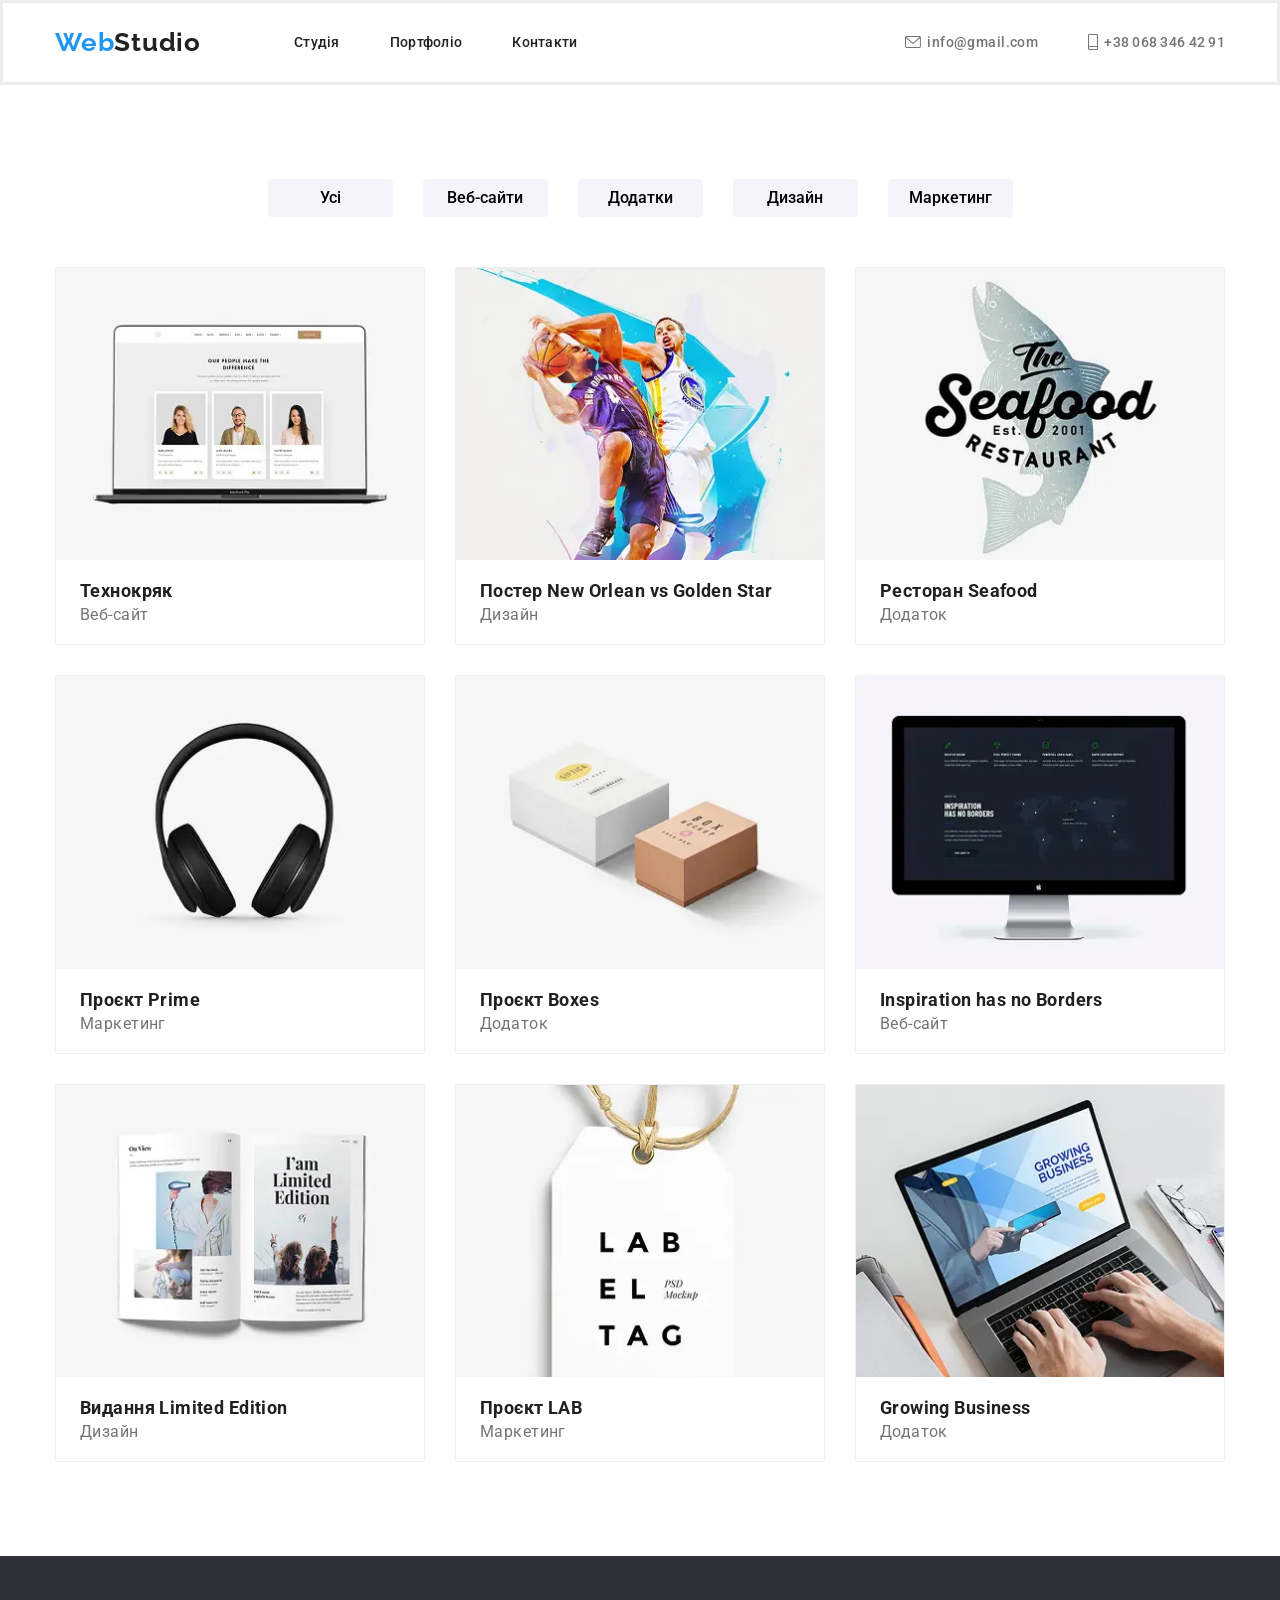
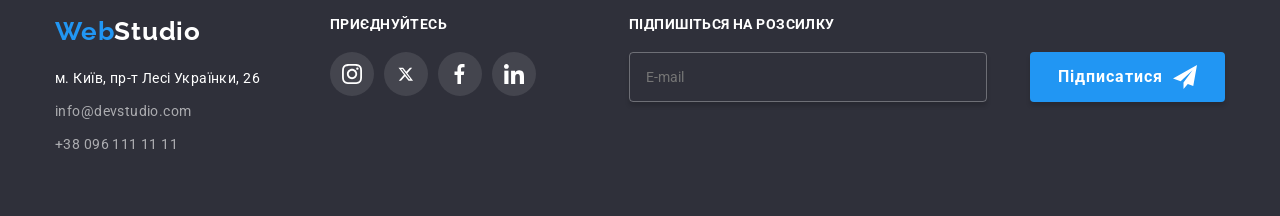
==== portfolio.html @ 797fc4c6 "add inpuy" ====
<!DOCTYPE html>
<html lang="en">
  <head>
    <meta charset="UTF-8" />
    <meta name="viewport" content="width=device-width, initial-scale=1.0" />
    <title>Document</title>
    <link rel="preconnect" href="https://fonts.googleapis.com" />
    <link rel="preconnect" href="https://fonts.gstatic.com" crossorigin />
    <link
      rel="stylesheet"
      href="https://cdnjs.cloudflare.com/ajax/libs/modern-normalize/3.0.1/modern-normalize.min.css"
      integrity="sha512-q6WgHqiHlKyOqslT/lgBgodhd03Wp4BEqKeW6nNtlOY4quzyG3VoQKFrieaCeSnuVseNKRGpGeDU3qPmabCANg=="
      crossorigin="anonymous"
      referrerpolicy="no-referrer"
    />
    <link
      href="https://fonts.googleapis.com/css2?family=Raleway:ital,wght@0,100..900;1,100..900&family=Roboto:ital,wght@0,100..900;1,100..900&display=swap"
      rel="stylesheet"
    />
    <link
      rel="stylesheet"
      href="https://cdnjs.cloudflare.com/ajax/libs/modern-normalize/3.0.1/modern-normalize.min.css"
      integrity="sha512-q6WgHqiHlKyOqslT/lgBgodhd03Wp4BEqKeW6nNtlOY4quzyG3VoQKFrieaCeSnuVseNKRGpGeDU3qPmabCANg=="
      crossorigin="anonymous"
      referrerpolicy="no-referrer"
    />
    <link rel="stylesheet" href="./css/reset.css" />
    <link rel="stylesheet" href="./css/portfolio.css" />
    <link rel="stylesheet" href="./css/comon.css" />
  </head>
  <body>
    <!--Header-->
    <header class="header">
    <div class="container">
      <div class="header-div">
        <p class="header-logo">
          <span class="header-logo-blue">Web</span>Studio
        </p>
        <ul class="header-list">
          <li class="header-item">
            <a href="./index.html" class="header-link">Студія</a>
          </li>
          <li class="header-item">
            <a href="./portfolio.html" class="header-link">Портфоліо</a>
          </li>
          <li>
            <a href="" class="header-link">Контакти</a>
          </li>
        </ul>
        <ul class="header-contacts">
          <li class="header-contact">
            <a href="mailto:info@gmail.com" class="header-mail">
              <svg class="header-icon">
                <use href="./photo/symbol-defs.svg#icon-email-hover"></use>
              </svg>     <span>info@gmail.com</span></a>
          </li>
          <li class="header-contact">
            <a href="tel:+380683464291" class="header-number">
              <svg class="header-icon2">
                <use href="./photo/symbol-defs.svg#icon-phone-hover"></use>
              </svg>
                   <span>+38 068 346 42 91</span></a>
          </li>
        </ul>
      </div>
    </div>
  </header>
    <!--Portfolio -->

    <section class="buttons">
      <div class="container">
        <ol class="buttons-list">
          <li class="buttons-item">
            <button type="button" class="buttons-btn">Усі</button>
          </li>
          <li class="buttons-item">
            <button type="button" class="buttons-btn">Веб-сайти</button>
          </li>
          <li class="buttons-item">
            <button type="button" class="buttons-btn">Додатки</button>
          </li>
          <li class="buttons-item">
            <button type="button" class="buttons-btn">Дизайн</button>
          </li>
          <li class="buttons-item">
            <button type="button" class="buttons-btn">Маркетинг</button>
          </li>
        </ol>
      </div>
    </section>

    <section class="posters">
      <div class="container">
        <ol class="posters-list">
          <li class="posters-item">
            <img
              src="./photo/portfolio-1.webp"
              alt="photo"
              class="posters-photo"
            />
            <h2 class="posters-title">Технокряк</h2>
            <p class="posters-text">Веб-сайт</p>
          </li>
          <li class="posters-item">
            <img
              src="./photo/portfolio-2.webp"
              alt="photo"
              class="posters-photo"
            />
            <h2 class="posters-title">Постер New Orlean vs Golden Star</h2>
            <p class="posters-text">Дизайн</p>
          </li>
          <li class="posters-item">
            <img
              src="./photo/portfolio-3.webp"
              alt="photo"
              class="posters-photo"
            />
            <h2 class="posters-title">Ресторан Seafood</h2>
            <p class="posters-text">Додаток</p>
          </li>
          <li class="posters-item">
            <img
              src="./photo/portfolio-4.webp"
              alt="photo"
              class="posters-photo"
            />
            <h2 class="posters-title">Проєкт Prime</h2>
            <p class="posters-text">Маркетинг</p>
          </li>
          <li class="posters-item">
            <img
              src="./photo/portfolio-5.webp"
              alt="photo"
              class="posters-photo"
            />
            <h2 class="posters-title">Проєкт Boxes</h2>
            <p class="posters-text">Додаток</p>
          </li>
          <li class="posters-item">
            <img
              src="./photo/portfolio-6.webp"
              alt="photo"
              class="posters-photo"
            />
            <h2 class="posters-title">Inspiration has no Borders</h2>
            <p class="posters-text">Веб-сайт</p>
          </li>
          <li class="posters-item">
            <img
              src="./photo/portfolio-7.webp"
              alt="photo"
              class="posters-photo"
            />
            <h2 class="posters-title">Видання Limited Edition</h2>
            <p class="posters-text">Дизайн</p>
          </li>
          <li class="posters-item">
            <img
              src="./photo/portfolio-8.webp"
              alt="photo"
              class="posters-photo"
            />
            <h2 class="posters-title">Проєкт LAB</h2>
            <p class="posters-text">Маркетинг</p>
          </li>
          <li class="posters-item">
            <img
              src="./photo/portfolio-9.webp"
              alt="photo"
              class="posters-photo"
            />
            <h2 class="posters-title">Growing Business</h2>
            <p class="posters-text">Додаток</p>
          </li>
        </ol>
      </div>
    </section>

     <footer class="footer">
    <div class="container footer-container">

      <div class="footer-div">
        <p class="footer-logo">
          <span class="footer-logo-blue">Web</span>Studio
        </p>
        <ol class="footer-list">
          <li class="footer-item">
            <address class="footer-address">
              м. Київ, пр-т Лесі Українки, 26
            </address>
          </li>
          <li class="footer-item">
            <a href="" class="footer-mail">info@devstudio.com</a>
          </li>
          <li class="footer-item">
            <a href="" class="footer-number">+38 096 111 11 11</a>
          </li>
        </ol>

      </div>
      <div class="footer-socials">
        <h3 class="footer-socials-text">приєднуйтесь</h3>
        <ul class="footer-list-socials">
          <li class="socials-list-item">
            <svg class="socials-icon">
              <use href="./photo/symbol-defs.svg#icon-instagram"></use>
            </svg>
          </li>
          <li class="socials-list-item">
            <svg class="socials-icon">
              <use href="./photo/symbol-defs.svg#icon-X"></use>
            </svg>
          </li>
          <li class="socials-list-item">
            <svg class="socials-icon">
              <use href="./photo/symbol-defs.svg#icon-facebook"></use>
            </svg>
          </li>
          <li class="socials-list-item">
            <svg class="socials-icon">
              <use href="./photo/symbol-defs.svg#icon-linkedin-1"></use>
            </svg>
          </li>
        </ul>

      </div>


      <form class="mailing">

       

          <label class="mailing-text">
            Підпишіться на розсилку
            <input type="email" placeholder="E-mail" class="mailing-input">
          </label>

          <button class="mailing-button">
            Підписатися
            <svg class="mailing-icon">
              <use href="./photo/symbol-defs.svg#icon-tg"></use>
            </svg>
          </button>

        

      </form>

    </div>
  </footer>
  </body>
</html>
---- css/portfolio.css ----
.buttons {
  padding-top: 94px;
}

.buttons-list {
  display: flex;
  justify-content: center;

  gap: 30px;
}

.buttons-btn {
  width: 125px;
  height: 38px;
  flex-shrink: 0;
  border-radius: 4px;
  background: #f5f4fa;
  font-family: inherit;
  font-size: 16px;
  font-style: normal;
  font-weight: 500;
}

.buttons-btn:hover {
  border-radius: 4px;
  color: white;
  background: #2196f3;
  box-shadow: 0px 3px 1px 0px rgba(0, 0, 0, 0.1),
    0px 1px 2px 0px rgba(0, 0, 0, 0.08), 0px 2px 2px 0px rgba(0, 0, 0, 0.12);
}

.posters {
  padding-top: 50px;
  margin-bottom: 94px;
}

.posters-item:hover {
  border: 1px solid #EEE;

background: #FFF;

box-shadow: 0px 1px 1px 0px rgba(0, 0, 0, 0.12), 0px 4px 4px 0px rgba(0, 0, 0, 0.06), 1px 4px 6px 0px rgba(0, 0, 0, 0.16);
}

.posters-item {

  border: 1px solid #eee;
  flex-basis: calc( (100% - (30px * 2) ) / 3 ) ;
}

.posters-list {
  display: flex;
  flex-wrap: wrap;
  gap: 30px;
}

.posters-title {
  margin-top: 20px;
  margin-bottom: 4px;
  font-size: 18px;
  font-style: normal;
  font-weight: 700;
  margin-left: 24px;
}

.posters-text {
  color: #757575;
  padding-left: 24px;
  font-family: Roboto;
  font-size: 16px;
  font-style: normal;
  font-weight: 400;
  padding-bottom: 20px;
}



.mailing {
  margin-left: 93px;
  display: flex;
  align-items: end;
}

.mailing-input {
  border: 1px solid rgba(255, 255, 255, 0.3);
  border-radius: 4px;
  width: 358px;
  height: 50px;
  box-shadow: 0 4px 4px 0 rgba(0, 0, 0, 0.15);
  background: rgba(33, 150, 243, 0);
  margin-top: 20px;
  padding-left: 16px;
  color: #FFFF;
}

.mailing-input::placeholder {
 
}


.mailing-text {
  font-family: var(--font-family);
font-weight: 700;
font-size: 14px;
letter-spacing: 0.03em;
text-transform: uppercase;
color: #fff;

}

.mailing-button {
  padding-left:28px ;
  padding-right: 28px ;
  gap: 10px;
  display: flex;
 
  border-radius: 4px;
width: 200px;
height: 50px;
box-shadow: 0 4px 4px 0 rgba(0, 0, 0, 0.15);
background: #2196f3;
font-family: var(--font-family);
font-weight: 700;
font-size: 16px;
line-height: 187%;
letter-spacing: 0.06em;
text-align: center;
color: #fff;

justify-content: center;
align-items: center;


}

.mailing-icon {
  fill: #FFFF;
  width: 24px;
  height: 24px;
}
---- css/comon.css ----
:root {
  --accent-color: #2196f3;
  --title-color: #212121;
  --text-color: #757575;
}

.container {
  /* outline: solid red; */
  max-width: 1200px;
  padding-left: 15px;
  padding-right: 15px;
  margin-left: auto;
  margin-right: auto;
}

body {
  font-family: Roboto;
  font-style: normal;
  color: var(--title-color);
  font-weight: 400;
  font-size: 14px;
  line-height: normal;
  letter-spacing: 0.42px;
}

.header {
  background: #fff;
  padding-top: 24px;
  padding-bottom: 25px;
  border: solid;
  border-color: #ececec;
}

.header-div {
  display: flex;
}

.header-logo-blue {
  color: var(--accent-color);

  font-family: Raleway;
  font-size: 26px;
  font-weight: 700;
  letter-spacing: 0.78px;
}

.header-logo {
  color: var(--title-color);
  font-family: Raleway;
  font-size: 26px;
  font-weight: 700;
  letter-spacing: 0.78px;
}

.header-link:hover {
  color: var(--accent-color);
}

.header-list {
  display: flex;
  gap: 50px;
  margin-left: 93px;
  margin-right: auto;
  align-items: center;
}

.header-contacts {
  display: flex;
  gap: 50px;
  align-items: center;
  
}




.header-mail {
  display: flex;
  color: #757575;
  font-size: 14px;
  font-style: normal;
  font-weight: 500;
  line-height: normal;
align-items: center;
gap: 3px;
}

.header-icon {
  width: 16px;
  height: 12px;
  fill: #757575;
 margin-right: 3px;

}


.header-icon2 {
  width: 10px;
  height: 16px;
  fill: #757575;
 margin-right: 3px;
}

.header-mail:hover > .header-icon {
  fill: #2196f3;
  
}

.header-mail:hover {
  color: #2196f3;
}






.header-link {
  color: inherit;
  font-weight: 500;
  letter-spacing: 0.28px;
}

.header-number:hover {
  color: var(--accent-color);
}

.header-number:hover > .header-icon2 {
  fill: #2196f3;
  
}

.header-number:hover {
  color: #2196f3;
}


.header-number {
  color: var(--text-color);
display: flex;
  font-weight: 500;
  letter-spacing: 0.28px;
  align-items: center;
gap: 3px;
}

.footer {
  padding-top: 60px;
  padding-bottom: 60px;
  background: #2f303a;
}

.footer-address {
  color: #fff;

  font-style: normal;
  line-height: 24px;
}

.footer-mail {
  color: rgba(255, 255, 255, 0.6);
  font-style: normal;
  line-height: 24px;
}

.footer-number {
  color: rgba(255, 255, 255, 0.6);
  line-height: 24px; /* 171.429% */
}

.footer-logo-blue {
  color: var(--accent-color);

  font-family: Raleway;
  font-size: 26px;
  font-weight: 700;
  letter-spacing: 0.78px;
}

.footer-list {
  gap: 9px;
  display: flex;
  flex-direction: column;
}

.footer-logo {
  margin-bottom: 20px;
  color: #fff;
  font-family: Raleway;
  font-size: 26px;
  font-weight: 700;
  letter-spacing: 0.78px;
}


.footer-socials {
  
  margin-left:70px ;
}

.footer-list-socials {
display: flex;
gap: 10px;
}

.socials-icon {
  width: 20px;
  height: 20px;
  fill: #FFFFFF;
}


.footer-div {
  flex-shrink: 0;
}

.footer-socials {
 
}

.footer-container {
  display: flex;
  align-items: start;
}

.socials-list-item {
  margin-top: 20px;
  display: flex;
  width: 44px;
  height: 44px;
  border-radius: 50%;
  background-color: rgba(255, 255, 255, 0.1);
  justify-content: center;
  align-items: center;
  
}

.footer-socials-text {
  font-family: var(--font-family);
font-weight: 700;
font-size: 14px;
letter-spacing: 0.03em;
text-transform: uppercase;
color: #fff;
}

.socials-list-item:hover {
  background-color:#2196f3;
}
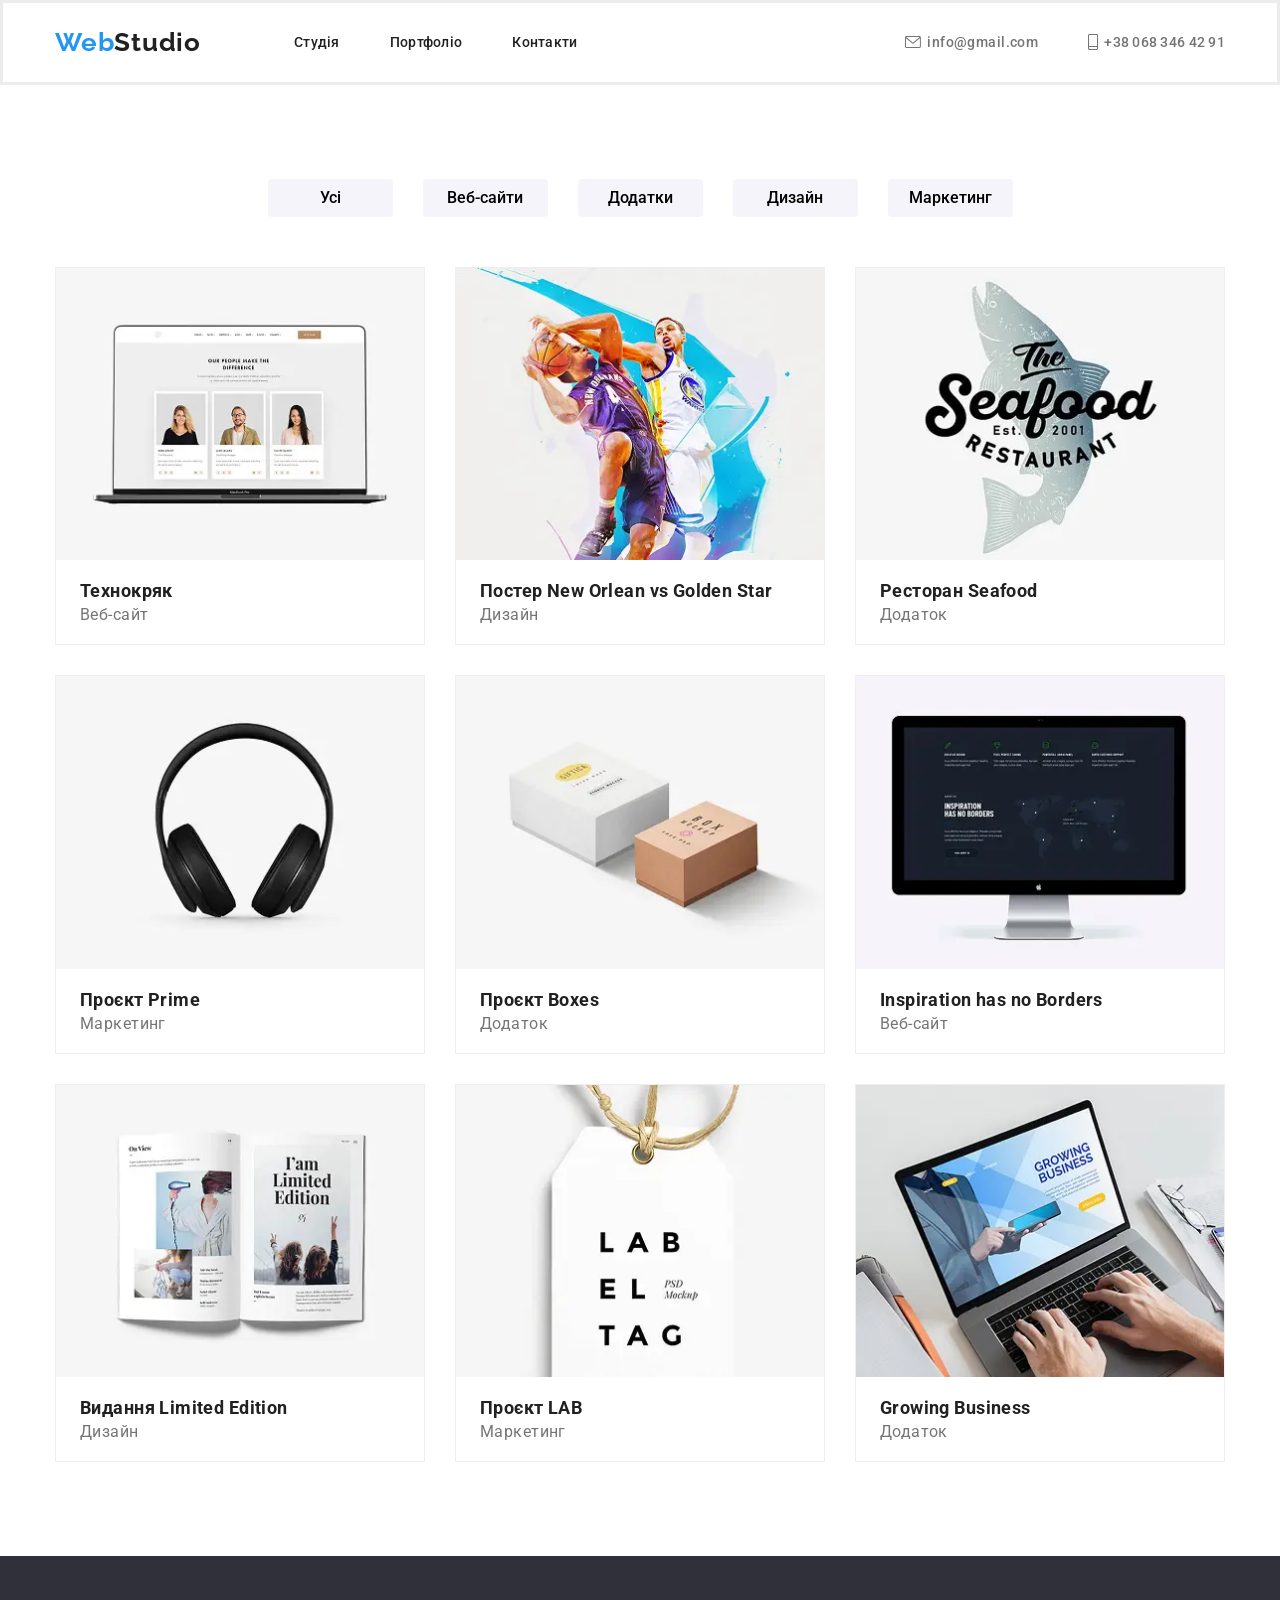
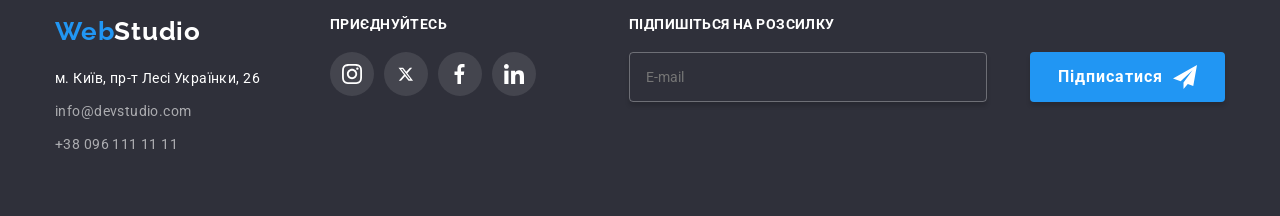
==== commit 3d685d02: "anim" ====
--- a/portfolio.html
+++ b/portfolio.html
@@ -1,36 +1,30 @@
 <!DOCTYPE html>
 <html lang="en">
-  <head>
-    <meta charset="UTF-8" />
-    <meta name="viewport" content="width=device-width, initial-scale=1.0" />
-    <title>Document</title>
-    <link rel="preconnect" href="https://fonts.googleapis.com" />
-    <link rel="preconnect" href="https://fonts.gstatic.com" crossorigin />
-    <link
-      rel="stylesheet"
-      href="https://cdnjs.cloudflare.com/ajax/libs/modern-normalize/3.0.1/modern-normalize.min.css"
-      integrity="sha512-q6WgHqiHlKyOqslT/lgBgodhd03Wp4BEqKeW6nNtlOY4quzyG3VoQKFrieaCeSnuVseNKRGpGeDU3qPmabCANg=="
-      crossorigin="anonymous"
-      referrerpolicy="no-referrer"
-    />
-    <link
-      href="https://fonts.googleapis.com/css2?family=Raleway:ital,wght@0,100..900;1,100..900&family=Roboto:ital,wght@0,100..900;1,100..900&display=swap"
-      rel="stylesheet"
-    />
-    <link
-      rel="stylesheet"
-      href="https://cdnjs.cloudflare.com/ajax/libs/modern-normalize/3.0.1/modern-normalize.min.css"
-      integrity="sha512-q6WgHqiHlKyOqslT/lgBgodhd03Wp4BEqKeW6nNtlOY4quzyG3VoQKFrieaCeSnuVseNKRGpGeDU3qPmabCANg=="
-      crossorigin="anonymous"
-      referrerpolicy="no-referrer"
-    />
-    <link rel="stylesheet" href="./css/reset.css" />
-    <link rel="stylesheet" href="./css/portfolio.css" />
-    <link rel="stylesheet" href="./css/comon.css" />
-  </head>
-  <body>
-    <!--Header-->
-    <header class="header">
+
+<head>
+  <meta charset="UTF-8" />
+  <meta name="viewport" content="width=device-width, initial-scale=1.0" />
+  <title>Document</title>
+  <link rel="preconnect" href="https://fonts.googleapis.com" />
+  <link rel="preconnect" href="https://fonts.gstatic.com" crossorigin />
+  <link rel="stylesheet" href="https://cdnjs.cloudflare.com/ajax/libs/modern-normalize/3.0.1/modern-normalize.min.css"
+    integrity="sha512-q6WgHqiHlKyOqslT/lgBgodhd03Wp4BEqKeW6nNtlOY4quzyG3VoQKFrieaCeSnuVseNKRGpGeDU3qPmabCANg=="
+    crossorigin="anonymous" referrerpolicy="no-referrer" />
+  <link
+    href="https://fonts.googleapis.com/css2?family=Raleway:ital,wght@0,100..900;1,100..900&family=Roboto:ital,wght@0,100..900;1,100..900&display=swap"
+    rel="stylesheet" />
+  <link rel="stylesheet" href="https://cdnjs.cloudflare.com/ajax/libs/modern-normalize/3.0.1/modern-normalize.min.css"
+    integrity="sha512-q6WgHqiHlKyOqslT/lgBgodhd03Wp4BEqKeW6nNtlOY4quzyG3VoQKFrieaCeSnuVseNKRGpGeDU3qPmabCANg=="
+    crossorigin="anonymous" referrerpolicy="no-referrer" />
+  <link rel="stylesheet" href="./css/reset.css" />
+  <link rel="stylesheet" href="./css/portfolio.css" />
+  <link rel="stylesheet" href="./css/comon.css" />
+  <link href="https://unpkg.com/aos@2.3.1/dist/aos.css" rel="stylesheet">
+</head>
+
+<body>
+  <!--Header-->
+  <header class="header">
     <div class="container">
       <div class="header-div">
         <p class="header-logo">
@@ -52,132 +46,154 @@
             <a href="mailto:info@gmail.com" class="header-mail">
               <svg class="header-icon">
                 <use href="./photo/symbol-defs.svg#icon-email-hover"></use>
-              </svg>     <span>info@gmail.com</span></a>
+              </svg> <span>info@gmail.com</span></a>
           </li>
           <li class="header-contact">
             <a href="tel:+380683464291" class="header-number">
               <svg class="header-icon2">
                 <use href="./photo/symbol-defs.svg#icon-phone-hover"></use>
               </svg>
-                   <span>+38 068 346 42 91</span></a>
+              <span>+38 068 346 42 91</span></a>
           </li>
         </ul>
       </div>
     </div>
   </header>
-    <!--Portfolio -->
-
-    <section class="buttons">
-      <div class="container">
-        <ol class="buttons-list">
-          <li class="buttons-item">
-            <button type="button" class="buttons-btn">Усі</button>
-          </li>
-          <li class="buttons-item">
-            <button type="button" class="buttons-btn">Веб-сайти</button>
-          </li>
-          <li class="buttons-item">
-            <button type="button" class="buttons-btn">Додатки</button>
-          </li>
-          <li class="buttons-item">
-            <button type="button" class="buttons-btn">Дизайн</button>
-          </li>
-          <li class="buttons-item">
-            <button type="button" class="buttons-btn">Маркетинг</button>
-          </li>
-        </ol>
-      </div>
-    </section>
-
-    <section class="posters">
-      <div class="container">
-        <ol class="posters-list">
-          <li class="posters-item">
-            <img
-              src="./photo/portfolio-1.webp"
-              alt="photo"
-              class="posters-photo"
-            />
-            <h2 class="posters-title">Технокряк</h2>
-            <p class="posters-text">Веб-сайт</p>
-          </li>
-          <li class="posters-item">
-            <img
-              src="./photo/portfolio-2.webp"
-              alt="photo"
-              class="posters-photo"
-            />
-            <h2 class="posters-title">Постер New Orlean vs Golden Star</h2>
-            <p class="posters-text">Дизайн</p>
-          </li>
-          <li class="posters-item">
-            <img
-              src="./photo/portfolio-3.webp"
-              alt="photo"
-              class="posters-photo"
-            />
-            <h2 class="posters-title">Ресторан Seafood</h2>
-            <p class="posters-text">Додаток</p>
-          </li>
-          <li class="posters-item">
-            <img
-              src="./photo/portfolio-4.webp"
-              alt="photo"
-              class="posters-photo"
-            />
-            <h2 class="posters-title">Проєкт Prime</h2>
-            <p class="posters-text">Маркетинг</p>
-          </li>
-          <li class="posters-item">
-            <img
-              src="./photo/portfolio-5.webp"
-              alt="photo"
-              class="posters-photo"
-            />
-            <h2 class="posters-title">Проєкт Boxes</h2>
-            <p class="posters-text">Додаток</p>
-          </li>
-          <li class="posters-item">
-            <img
-              src="./photo/portfolio-6.webp"
-              alt="photo"
-              class="posters-photo"
-            />
-            <h2 class="posters-title">Inspiration has no Borders</h2>
-            <p class="posters-text">Веб-сайт</p>
-          </li>
-          <li class="posters-item">
-            <img
-              src="./photo/portfolio-7.webp"
-              alt="photo"
-              class="posters-photo"
-            />
-            <h2 class="posters-title">Видання Limited Edition</h2>
-            <p class="posters-text">Дизайн</p>
-          </li>
-          <li class="posters-item">
-            <img
-              src="./photo/portfolio-8.webp"
-              alt="photo"
-              class="posters-photo"
-            />
-            <h2 class="posters-title">Проєкт LAB</h2>
-            <p class="posters-text">Маркетинг</p>
-          </li>
-          <li class="posters-item">
-            <img
-              src="./photo/portfolio-9.webp"
-              alt="photo"
-              class="posters-photo"
-            />
-            <h2 class="posters-title">Growing Business</h2>
-            <p class="posters-text">Додаток</p>
-          </li>
-        </ol>
-      </div>
-    </section>
-
-     <footer class="footer">
+  <!--Portfolio -->
+
+  <section class="buttons">
+    <div class="container">
+      <ol class="buttons-list">
+        <li class="buttons-item">
+          <button type="button" class="buttons-btn">Усі</button>
+        </li>
+        <li class="buttons-item">
+          <button type="button" class="buttons-btn">Веб-сайти</button>
+        </li>
+        <li class="buttons-item">
+          <button type="button" class="buttons-btn">Додатки</button>
+        </li>
+        <li class="buttons-item">
+          <button type="button" class="buttons-btn">Дизайн</button>
+        </li>
+        <li class="buttons-item">
+          <button type="button" class="buttons-btn">Маркетинг</button>
+        </li>
+      </ol>
+    </div>
+  </section>
+
+  <section class="posters">
+    <div class="container">
+      <ol class="posters-list">
+        <li class="posters-item" data-aos="fade-up"
+     data-aos-duration="1500">
+          <div class="box-poster">
+            <img src="./photo/portfolio-1.webp" alt="photo" class="posters-photo" />
+            <p class="text-up">Ресурс пропонує комплексні пропозиції з різним рівнем функціоналу та сервісів. Все це
+              дозволить відвідувачу отримати вичерпні відомості про компанію чи приватну особу.</p>
+          </div>
+          <h2 class="posters-title">Технокряк</h2>
+          <p class="posters-text">Веб-сайт</p>
+
+        </li>
+        <li class="posters-item" data-aos="fade-up"
+     data-aos-duration="1500">
+          <div class="box-poster">
+            <img src="./photo/portfolio-2.webp" alt="photo" class="posters-photo" />
+            <p class="text-up">Ресурс пропонує комплексні пропозиції з різним рівнем функціоналу та сервісів. Все це
+              дозволить відвідувачу отримати вичерпні відомості про компанію чи приватну особу.</p>
+          </div>
+          <h2 class="posters-title">Постер New Orlean vs Golden Star</h2>
+          <p class="posters-text">Дизайн</p>
+
+        </li>
+        <li class="posters-item" data-aos="fade-up"
+     data-aos-duration="1500">
+          <div class="box-poster">
+            <img src="./photo/portfolio-3.webp" alt="photo" class="posters-photo" />
+            <p class="text-up">Ресурс пропонує комплексні пропозиції з різним рівнем функціоналу та сервісів. Все це
+              дозволить відвідувачу отримати вичерпні відомості про компанію чи приватну особу.</p>
+          </div>
+          <h2 class="posters-title">Ресторан Seafood</h2>
+          <p class="posters-text">Додаток</p>
+
+        </li>
+        <li class="posters-item" data-aos="fade-up"
+     data-aos-duration="1500">
+          <div class="box-poster">
+            <img src="./photo/portfolio-4.webp" alt="photo" class="posters-photo" />
+            <p class="text-up">Ресурс пропонує комплексні пропозиції з різним рівнем функціоналу та сервісів. Все це
+              дозволить відвідувачу отримати вичерпні відомості про компанію чи приватну особу.</p>
+          </div>
+          <h2 class="posters-title">Проєкт Prime</h2>
+          <p class="posters-text">Маркетинг</p>
+
+        </li>
+        <li class="posters-item" data-aos="fade-up"
+     data-aos-duration="1500">
+          <div class="box-poster">
+
+
+            <img src="./photo/portfolio-5.webp" alt="photo" class="posters-photo" />
+            <p class="text-up">Ресурс пропонує комплексні пропозиції з різним рівнем функціоналу та сервісів. Все це
+              дозволить відвідувачу отримати вичерпні відомості про компанію чи приватну особу.</p>
+          </div>
+          <h2 class="posters-title">Проєкт Boxes</h2>
+          <p class="posters-text">Додаток</p>
+
+        </li>
+        <li class="posters-item" data-aos="fade-up"
+     data-aos-duration="1500">
+          <div class="box-poster">
+            <img src="./photo/portfolio-6.webp" alt="photo" class="posters-photo" />
+            <p class="text-up">Ресурс пропонує комплексні пропозиції з різним рівнем функціоналу та сервісів. Все це
+              дозволить відвідувачу отримати вичерпні відомості про компанію чи приватну особу.</p>
+          </div>
+          <h2 class="posters-title">Inspiration has no Borders</h2>
+          <p class="posters-text">Веб-сайт</p>
+
+        </li>
+        <li class="posters-item" data-aos="fade-up"
+     data-aos-duration="1500">
+          <div class="box-poster">
+            <img src="./photo/portfolio-7.webp" alt="photo" class="posters-photo" />
+
+            <p class="text-up">Ресурс пропонує комплексні пропозиції з різним рівнем функціоналу та сервісів. Все це
+              дозволить відвідувачу отримати вичерпні відомості про компанію чи приватну особу.</p>
+          </div>
+          <h2 class="posters-title">Видання Limited Edition</h2>
+          <p class="posters-text">Дизайн</p>
+
+        </li>
+        <li class="posters-item" data-aos="fade-up"
+     data-aos-duration="1500">
+          <div class="box-poster">
+            <img src="./photo/portfolio-8.webp" alt="photo" class="posters-photo" />
+
+            <p class="text-up">Ресурс пропонує комплексні пропозиції з різним рівнем функціоналу та сервісів. Все це
+              дозволить відвідувачу отримати вичерпні відомості про компанію чи приватну особу.</p>
+          </div>
+          <h2 class="posters-title">Проєкт LAB</h2>
+          <p class="posters-text">Маркетинг</p>
+
+        </li>
+        <li class="posters-item" data-aos="fade-up"
+     data-aos-duration="1500">
+          <div class="box-poster">
+            <img src="./photo/portfolio-9.webp" alt="photo" class="posters-photo" />
+            <p class="text-up">Ресурс пропонує комплексні пропозиції з різним рівнем функціоналу та сервісів. Все це
+              дозволить відвідувачу отримати вичерпні відомості про компанію чи приватну особу.</p>
+          </div>
+          <h2 class="posters-title">Growing Business</h2>
+          <p class="posters-text">Додаток</p>
+
+        </li>
+      </ol>
+    </div>
+  </section>
+
+  <footer class="footer">
     <div class="container footer-container">
 
       <div class="footer-div">
@@ -229,25 +245,30 @@
 
       <form class="mailing">
 
-       
-
-          <label class="mailing-text">
-            Підпишіться на розсилку
-            <input type="email" placeholder="E-mail" class="mailing-input">
-          </label>
-
-          <button class="mailing-button">
-            Підписатися
-            <svg class="mailing-icon">
-              <use href="./photo/symbol-defs.svg#icon-tg"></use>
-            </svg>
-          </button>
-
-        
+
+
+        <label class="mailing-text">
+          Підпишіться на розсилку
+          <input type="email" placeholder="E-mail" class="mailing-input">
+        </label>
+
+        <button class="mailing-button">
+          Підписатися
+          <svg class="mailing-icon">
+            <use href="./photo/symbol-defs.svg#icon-tg"></use>
+          </svg>
+        </button>
+
+
 
       </form>
 
     </div>
   </footer>
-  </body>
-</html>
+</body>
+<script src="https://unpkg.com/aos@2.3.1/dist/aos.js"></script>
+<script>
+  AOS.init();
+</script>
+
+</html>
--- a/css/portfolio.css
+++ b/css/portfolio.css
@@ -7,7 +7,36 @@
   justify-content: center;
 
   gap: 30px;
-}
+
+}
+
+
+
+
+
+
+@keyframes water-button {
+  0% {
+    transform: scale(1);
+    background-color: #FFF;
+    color: black;
+  }
+
+  50% {
+    transform: scale(1.01);
+    background-color: #2196f3;
+    color: #FFF;
+  }
+
+  100% {
+    transform: scale(1.02);
+    background-color: #FFF;
+    color: black;
+  }
+
+}
+
+
 
 .buttons-btn {
   width: 125px;
@@ -19,12 +48,56 @@
   font-size: 16px;
   font-style: normal;
   font-weight: 500;
-}
+  transition-property: border-radius, color, background-color, box-shadow;
+  transition-duration: 250ms;
+
+}
+
+.buttons-item:nth-child(1) button {
+  animation-name: water-button;
+  animation-duration: 1s;
+  animation-iteration-count: 1;
+  animation-delay: 750ms;
+
+}
+
+.buttons-item:nth-child(2) button {
+  animation-name: water-button;
+  animation-duration: 2s;
+  animation-iteration-count: 1;
+animation-delay: 750ms;
+}
+
+.buttons-item:nth-child(3) button {
+  animation-name: water-button;
+  animation-duration: 3s;
+  animation-iteration-count: 1;
+animation-delay: 750ms;
+}
+
+.buttons-item:nth-child(4) button {
+  animation-name: water-button;
+  animation-duration: 4s;
+  animation-iteration-count: 1;
+animation-delay: 750ms;
+}
+
+.buttons-item:nth-child(5) button {
+  animation-name: water-button;
+  animation-duration: 5s;
+  animation-iteration-count: 1;
+animation-delay: 750ms;
+}
+
+
+
+
+
 
 .buttons-btn:hover {
   border-radius: 4px;
   color: white;
-  background: #2196f3;
+  background-color: #2196f3;
   box-shadow: 0px 3px 1px 0px rgba(0, 0, 0, 0.1),
     0px 1px 2px 0px rgba(0, 0, 0, 0.08), 0px 2px 2px 0px rgba(0, 0, 0, 0.12);
 }
@@ -37,16 +110,24 @@
 .posters-item:hover {
   border: 1px solid #EEE;
 
-background: #FFF;
-
-box-shadow: 0px 1px 1px 0px rgba(0, 0, 0, 0.12), 0px 4px 4px 0px rgba(0, 0, 0, 0.06), 1px 4px 6px 0px rgba(0, 0, 0, 0.16);
+  background: #FFF;
+
+  box-shadow: 0px 1px 1px 0px rgba(0, 0, 0, 0.12), 0px 4px 4px 0px rgba(0, 0, 0, 0.06), 1px 4px 6px 0px rgba(0, 0, 0, 0.16);
 }
 
 .posters-item {
-
   border: 1px solid #eee;
-  flex-basis: calc( (100% - (30px * 2) ) / 3 ) ;
-}
+  flex-basis: calc((100% - (30px * 2)) / 3);
+  background: white;
+  z-index: 2;
+}
+
+
+.box-poster {
+  position: relative;
+  overflow: hidden;
+}
+
 
 .posters-list {
   display: flex;
@@ -93,42 +174,40 @@
   color: #FFFF;
 }
 
-.mailing-input::placeholder {
- 
-}
+.mailing-input::placeholder {}
 
 
 .mailing-text {
   font-family: var(--font-family);
-font-weight: 700;
-font-size: 14px;
-letter-spacing: 0.03em;
-text-transform: uppercase;
-color: #fff;
+  font-weight: 700;
+  font-size: 14px;
+  letter-spacing: 0.03em;
+  text-transform: uppercase;
+  color: #fff;
 
 }
 
 .mailing-button {
-  padding-left:28px ;
-  padding-right: 28px ;
+  padding-left: 28px;
+  padding-right: 28px;
   gap: 10px;
   display: flex;
- 
-  border-radius: 4px;
-width: 200px;
-height: 50px;
-box-shadow: 0 4px 4px 0 rgba(0, 0, 0, 0.15);
-background: #2196f3;
-font-family: var(--font-family);
-font-weight: 700;
-font-size: 16px;
-line-height: 187%;
-letter-spacing: 0.06em;
-text-align: center;
-color: #fff;
-
-justify-content: center;
-align-items: center;
+
+  border-radius: 4px;
+  width: 200px;
+  height: 50px;
+  box-shadow: 0 4px 4px 0 rgba(0, 0, 0, 0.15);
+  background: #2196f3;
+  font-family: var(--font-family);
+  font-weight: 700;
+  font-size: 16px;
+  line-height: 187%;
+  letter-spacing: 0.06em;
+  text-align: center;
+  color: #fff;
+
+  justify-content: center;
+  align-items: center;
 
 
 }
@@ -140,6 +219,35 @@
 }
 
 
-
-
-
+.text-up {
+  display: flex;
+  justify-content: center;
+  align-items: center;
+  position: absolute;
+  top: 0;
+  left: 0;
+  width: 370px;
+  height: 294px;
+  background: rgba(33, 150, 243, 0.7);
+  color: white;
+  padding: 15px;
+  box-sizing: border-box;
+  opacity: 0;
+  font-family: var(--font-family);
+  font-weight: 400;
+  font-size: 18px;
+  line-height: 156%;
+  letter-spacing: 0.03em;
+  color: #fff;
+  transition-property: opacity transform;
+  transition-duration: 250ms;
+  transform: translateY(90%);
+  transition: transform 0.4s cubic-bezier(0.4, 0, 0.2, 1);
+  z-index: 1;
+}
+
+.posters-item:hover .text-up {
+  opacity: 1;
+  transform: translateY(0);
+  z-index: 1;
+}
--- a/css/comon.css
+++ b/css/comon.css
@@ -52,11 +52,10 @@
   letter-spacing: 0.78px;
 }
 
-.header-link:hover {
-  color: var(--accent-color);
-}
+
 
 .header-list {
+
   display: flex;
   gap: 50px;
   margin-left: 93px;
@@ -71,6 +70,34 @@
   
 }
 
+
+.header-item {
+  position: relative;
+
+}
+
+.header-item::after {
+  display: flex;
+content: "";
+position: absolute;
+top: 46px;
+left: 0px;
+width: 100%;
+background-color: #2196f3;
+border-radius: 2px;
+border: #2196f3 solid 2px;
+transition-property: width, opacity, transform;
+transition-duration: 250ms;
+text-align: center;
+transform: scale(0);
+
+}
+
+
+.header-item:hover::after {
+ transform: scale(1);
+ 
+}
 
 
 
@@ -83,6 +110,8 @@
   line-height: normal;
 align-items: center;
 gap: 3px;
+transition-property: color ;
+  transition-duration: 250ms;
 }
 
 .header-icon {
@@ -119,6 +148,12 @@
   color: inherit;
   font-weight: 500;
   letter-spacing: 0.28px;
+  transition-property: color ;
+  transition-duration: 250ms;
+}
+
+.header-link:hover {
+  color: var(--accent-color);
 }
 
 .header-number:hover {
@@ -142,6 +177,8 @@
   letter-spacing: 0.28px;
   align-items: center;
 gap: 3px;
+transition-property: color ;
+  transition-duration: 250ms;
 }
 
 .footer {
@@ -232,7 +269,8 @@
   background-color: rgba(255, 255, 255, 0.1);
   justify-content: center;
   align-items: center;
-  
+   transition-property: background-color;
+  transition-duration: 250ms;
 }
 
 .footer-socials-text {
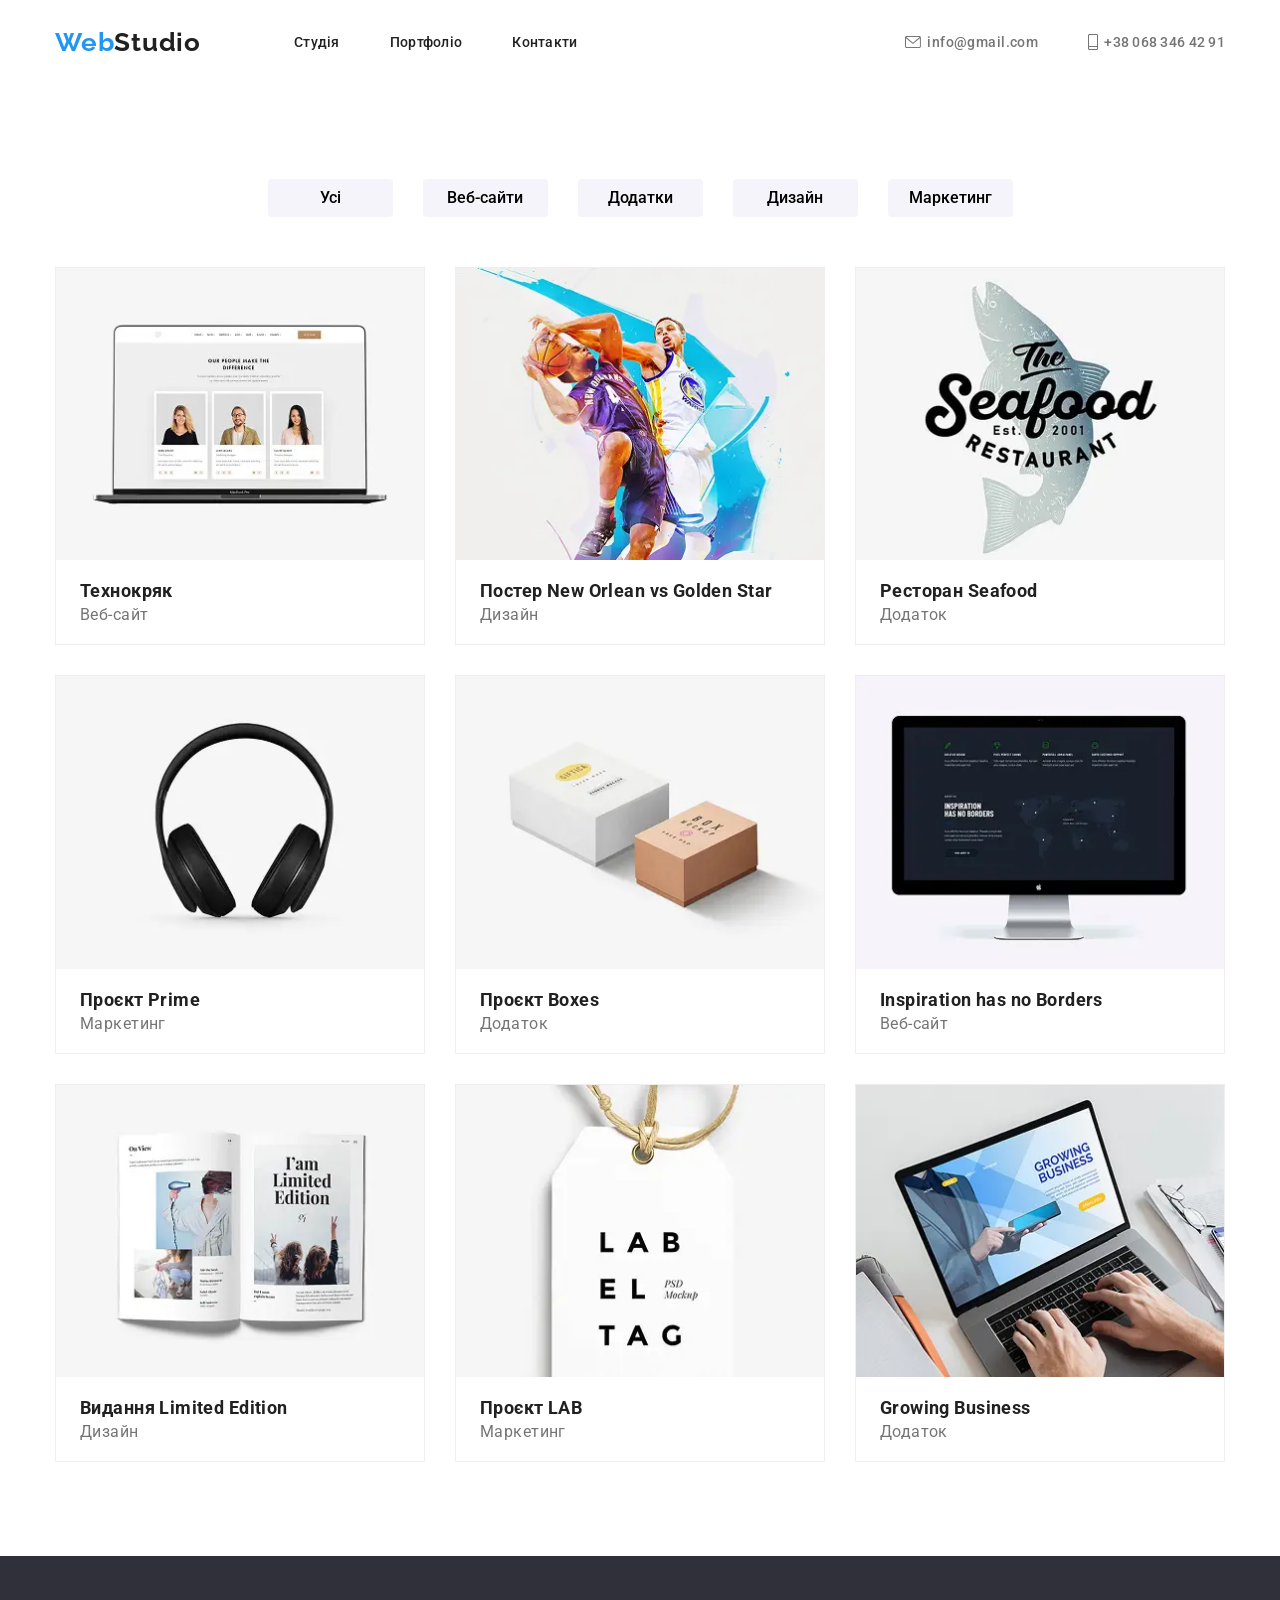
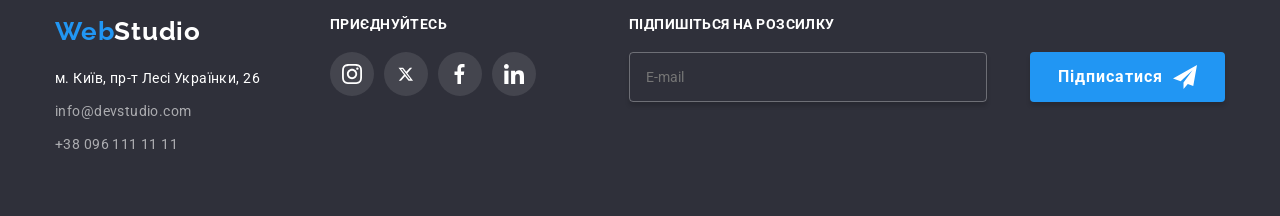
==== commit b4c69a85: "scss" ====
--- a/portfolio.html
+++ b/portfolio.html
@@ -16,9 +16,7 @@
   <link rel="stylesheet" href="https://cdnjs.cloudflare.com/ajax/libs/modern-normalize/3.0.1/modern-normalize.min.css"
     integrity="sha512-q6WgHqiHlKyOqslT/lgBgodhd03Wp4BEqKeW6nNtlOY4quzyG3VoQKFrieaCeSnuVseNKRGpGeDU3qPmabCANg=="
     crossorigin="anonymous" referrerpolicy="no-referrer" />
-  <link rel="stylesheet" href="./css/reset.css" />
-  <link rel="stylesheet" href="./css/portfolio.css" />
-  <link rel="stylesheet" href="./css/comon.css" />
+  <link rel="stylesheet" href="./css/main.min.css">
   <link href="https://unpkg.com/aos@2.3.1/dist/aos.css" rel="stylesheet">
 </head>
 
@@ -26,31 +24,31 @@
   <!--Header-->
   <header class="header">
     <div class="container">
-      <div class="header-div">
-        <p class="header-logo">
-          <span class="header-logo-blue">Web</span>Studio
+      <div class="header__div">
+        <p class="header__logo">
+          <span class="header__logo-blue">Web</span>Studio
         </p>
-        <ul class="header-list">
-          <li class="header-item">
-            <a href="./index.html" class="header-link">Студія</a>
-          </li>
-          <li class="header-item">
-            <a href="./portfolio.html" class="header-link">Портфоліо</a>
+        <ul class="header__list">
+          <li class="header__item">
+            <a href="./index.html" class="header__link">Студія</a>
+          </li>
+          <li class="header__item">
+            <a href="./portfolio.html" class="header__link">Портфоліо</a>
           </li>
           <li>
-            <a href="" class="header-link">Контакти</a>
+            <a href="" class="header__link">Контакти</a>
           </li>
         </ul>
-        <ul class="header-contacts">
-          <li class="header-contact">
-            <a href="mailto:info@gmail.com" class="header-mail">
-              <svg class="header-icon">
+        <ul class="header__contacts">
+          <li class="header__contact">
+            <a href="mailto:info@gmail.com" class="header__mail">
+              <svg class="header__icon">
                 <use href="./photo/symbol-defs.svg#icon-email-hover"></use>
               </svg> <span>info@gmail.com</span></a>
           </li>
-          <li class="header-contact">
-            <a href="tel:+380683464291" class="header-number">
-              <svg class="header-icon2">
+          <li class="header__contact">
+            <a href="tel:+380683464291" class="header__number">
+              <svg class="header__icon2">
                 <use href="./photo/symbol-defs.svg#icon-phone-hover"></use>
               </svg>
               <span>+38 068 346 42 91</span></a>
@@ -60,24 +58,24 @@
     </div>
   </header>
   <!--Portfolio -->
-
+<main>
   <section class="buttons">
     <div class="container">
-      <ol class="buttons-list">
-        <li class="buttons-item">
-          <button type="button" class="buttons-btn">Усі</button>
-        </li>
-        <li class="buttons-item">
-          <button type="button" class="buttons-btn">Веб-сайти</button>
-        </li>
-        <li class="buttons-item">
-          <button type="button" class="buttons-btn">Додатки</button>
-        </li>
-        <li class="buttons-item">
-          <button type="button" class="buttons-btn">Дизайн</button>
-        </li>
-        <li class="buttons-item">
-          <button type="button" class="buttons-btn">Маркетинг</button>
+      <ol class="buttons__list">
+        <li class="buttons__item">
+          <button type="button" class="buttons__btn">Усі</button>
+        </li>
+        <li class="buttons__item">
+          <button type="button" class="buttons__btn">Веб-сайти</button>
+        </li>
+        <li class="buttons__item">
+          <button type="button" class="buttons__btn">Додатки</button>
+        </li>
+        <li class="buttons__item">
+          <button type="button" class="buttons__btn">Дизайн</button>
+        </li>
+        <li class="buttons__item">
+          <button type="button" class="buttons__btn">Маркетинг</button>
         </li>
       </ol>
     </div>
@@ -85,156 +83,156 @@
 
   <section class="posters">
     <div class="container">
-      <ol class="posters-list">
-        <li class="posters-item" data-aos="fade-up"
-     data-aos-duration="1500">
-          <div class="box-poster">
-            <img src="./photo/portfolio-1.webp" alt="photo" class="posters-photo" />
-            <p class="text-up">Ресурс пропонує комплексні пропозиції з різним рівнем функціоналу та сервісів. Все це
-              дозволить відвідувачу отримати вичерпні відомості про компанію чи приватну особу.</p>
-          </div>
-          <h2 class="posters-title">Технокряк</h2>
-          <p class="posters-text">Веб-сайт</p>
-
-        </li>
-        <li class="posters-item" data-aos="fade-up"
-     data-aos-duration="1500">
-          <div class="box-poster">
-            <img src="./photo/portfolio-2.webp" alt="photo" class="posters-photo" />
-            <p class="text-up">Ресурс пропонує комплексні пропозиції з різним рівнем функціоналу та сервісів. Все це
-              дозволить відвідувачу отримати вичерпні відомості про компанію чи приватну особу.</p>
-          </div>
-          <h2 class="posters-title">Постер New Orlean vs Golden Star</h2>
-          <p class="posters-text">Дизайн</p>
-
-        </li>
-        <li class="posters-item" data-aos="fade-up"
-     data-aos-duration="1500">
-          <div class="box-poster">
-            <img src="./photo/portfolio-3.webp" alt="photo" class="posters-photo" />
-            <p class="text-up">Ресурс пропонує комплексні пропозиції з різним рівнем функціоналу та сервісів. Все це
-              дозволить відвідувачу отримати вичерпні відомості про компанію чи приватну особу.</p>
-          </div>
-          <h2 class="posters-title">Ресторан Seafood</h2>
-          <p class="posters-text">Додаток</p>
-
-        </li>
-        <li class="posters-item" data-aos="fade-up"
-     data-aos-duration="1500">
-          <div class="box-poster">
-            <img src="./photo/portfolio-4.webp" alt="photo" class="posters-photo" />
-            <p class="text-up">Ресурс пропонує комплексні пропозиції з різним рівнем функціоналу та сервісів. Все це
-              дозволить відвідувачу отримати вичерпні відомості про компанію чи приватну особу.</p>
-          </div>
-          <h2 class="posters-title">Проєкт Prime</h2>
-          <p class="posters-text">Маркетинг</p>
-
-        </li>
-        <li class="posters-item" data-aos="fade-up"
-     data-aos-duration="1500">
-          <div class="box-poster">
-
-
-            <img src="./photo/portfolio-5.webp" alt="photo" class="posters-photo" />
-            <p class="text-up">Ресурс пропонує комплексні пропозиції з різним рівнем функціоналу та сервісів. Все це
-              дозволить відвідувачу отримати вичерпні відомості про компанію чи приватну особу.</p>
-          </div>
-          <h2 class="posters-title">Проєкт Boxes</h2>
-          <p class="posters-text">Додаток</p>
-
-        </li>
-        <li class="posters-item" data-aos="fade-up"
-     data-aos-duration="1500">
-          <div class="box-poster">
-            <img src="./photo/portfolio-6.webp" alt="photo" class="posters-photo" />
-            <p class="text-up">Ресурс пропонує комплексні пропозиції з різним рівнем функціоналу та сервісів. Все це
-              дозволить відвідувачу отримати вичерпні відомості про компанію чи приватну особу.</p>
-          </div>
-          <h2 class="posters-title">Inspiration has no Borders</h2>
-          <p class="posters-text">Веб-сайт</p>
-
-        </li>
-        <li class="posters-item" data-aos="fade-up"
-     data-aos-duration="1500">
-          <div class="box-poster">
-            <img src="./photo/portfolio-7.webp" alt="photo" class="posters-photo" />
-
-            <p class="text-up">Ресурс пропонує комплексні пропозиції з різним рівнем функціоналу та сервісів. Все це
-              дозволить відвідувачу отримати вичерпні відомості про компанію чи приватну особу.</p>
-          </div>
-          <h2 class="posters-title">Видання Limited Edition</h2>
-          <p class="posters-text">Дизайн</p>
-
-        </li>
-        <li class="posters-item" data-aos="fade-up"
-     data-aos-duration="1500">
-          <div class="box-poster">
-            <img src="./photo/portfolio-8.webp" alt="photo" class="posters-photo" />
-
-            <p class="text-up">Ресурс пропонує комплексні пропозиції з різним рівнем функціоналу та сервісів. Все це
-              дозволить відвідувачу отримати вичерпні відомості про компанію чи приватну особу.</p>
-          </div>
-          <h2 class="posters-title">Проєкт LAB</h2>
-          <p class="posters-text">Маркетинг</p>
-
-        </li>
-        <li class="posters-item" data-aos="fade-up"
-     data-aos-duration="1500">
-          <div class="box-poster">
-            <img src="./photo/portfolio-9.webp" alt="photo" class="posters-photo" />
-            <p class="text-up">Ресурс пропонує комплексні пропозиції з різним рівнем функціоналу та сервісів. Все це
-              дозволить відвідувачу отримати вичерпні відомості про компанію чи приватну особу.</p>
-          </div>
-          <h2 class="posters-title">Growing Business</h2>
-          <p class="posters-text">Додаток</p>
+      <ol class="posters__list">
+        <li class="posters__item" data-aos="fade-up"
+     data-aos-duration="1500">
+          <div class="posters__box">
+            <img src="./photo/portfolio-1.webp" alt="photo" class="posters__photo" />
+            <p class="posters__up">Ресурс пропонує комплексні пропозиції з різним рівнем функціоналу та сервісів. Все це
+              дозволить відвідувачу отримати вичерпні відомості про компанію чи приватну особу.</p>
+          </div>
+          <h2 class="posters__title">Технокряк</h2>
+          <p class="posters__text">Веб-сайт</p>
+
+        </li>
+        <li class="posters__item" data-aos="fade-up"
+     data-aos-duration="1500">
+          <div class="posters__box">
+            <img src="./photo/portfolio-2.webp" alt="photo" class="posters__photo" />
+            <p class="posters__up">Ресурс пропонує комплексні пропозиції з різним рівнем функціоналу та сервісів. Все це
+              дозволить відвідувачу отримати вичерпні відомості про компанію чи приватну особу.</p>
+          </div>
+          <h2 class="posters__title">Постер New Orlean vs Golden Star</h2>
+          <p class="posters__text">Дизайн</p>
+
+        </li>
+        <li class="posters__item" data-aos="fade-up"
+     data-aos-duration="1500">
+          <div class="posters__box">
+            <img src="./photo/portfolio-3.webp" alt="photo" class="posters__photo" />
+            <p class="posters__up">Ресурс пропонує комплексні пропозиції з різним рівнем функціоналу та сервісів. Все це
+              дозволить відвідувачу отримати вичерпні відомості про компанію чи приватну особу.</p>
+          </div>
+          <h2 class="posters__title">Ресторан Seafood</h2>
+          <p class="posters__text">Додаток</p>
+
+        </li>
+        <li class="posters__item" data-aos="fade-up"
+     data-aos-duration="1500">
+          <div class="posters__box">
+            <img src="./photo/portfolio-4.webp" alt="photo" class="posters__photo" />
+            <p class="posters__up">Ресурс пропонує комплексні пропозиції з різним рівнем функціоналу та сервісів. Все це
+              дозволить відвідувачу отримати вичерпні відомості про компанію чи приватну особу.</p>
+          </div>
+          <h2 class="posters__title">Проєкт Prime</h2>
+          <p class="posters__text">Маркетинг</p>
+
+        </li>
+        <li class="posters__item" data-aos="fade-up"
+     data-aos-duration="1500">
+          <div class="posters__box">
+
+
+            <img src="./photo/portfolio-5.webp" alt="photo" class="posters__photo" />
+            <p class="posters__up">Ресурс пропонує комплексні пропозиції з різним рівнем функціоналу та сервісів. Все це
+              дозволить відвідувачу отримати вичерпні відомості про компанію чи приватну особу.</p>
+          </div>
+          <h2 class="posters__title">Проєкт Boxes</h2>
+          <p class="posters__text">Додаток</p>
+
+        </li>
+        <li class="posters__item" data-aos="fade-up"
+     data-aos-duration="1500">
+          <div class="posters__box">
+            <img src="./photo/portfolio-6.webp" alt="photo" class="posters__photo" />
+            <p class="posters__up">Ресурс пропонує комплексні пропозиції з різним рівнем функціоналу та сервісів. Все це
+              дозволить відвідувачу отримати вичерпні відомості про компанію чи приватну особу.</p>
+          </div>
+          <h2 class="posters__title">Inspiration has no Borders</h2>
+          <p class="posters__text">Веб-сайт</p>
+
+        </li>
+        <li class="posters__item" data-aos="fade-up"
+     data-aos-duration="1500">
+          <div class="posters__box">
+            <img src="./photo/portfolio-7.webp" alt="photo" class="posters__photo" />
+
+            <p class="posters__up">Ресурс пропонує комплексні пропозиції з різним рівнем функціоналу та сервісів. Все це
+              дозволить відвідувачу отримати вичерпні відомості про компанію чи приватну особу.</p>
+          </div>
+          <h2 class="posters__title">Видання Limited Edition</h2>
+          <p class="posters__text">Дизайн</p>
+
+        </li>
+        <li class="posters__item" data-aos="fade-up"
+     data-aos-duration="1500">
+          <div class="posters__box">
+            <img src="./photo/portfolio-8.webp" alt="photo" class="posters__photo" />
+
+            <p class="posters__up">Ресурс пропонує комплексні пропозиції з різним рівнем функціоналу та сервісів. Все це
+              дозволить відвідувачу отримати вичерпні відомості про компанію чи приватну особу.</p>
+          </div>
+          <h2 class="posters__title">Проєкт LAB</h2>
+          <p class="posters__text">Маркетинг</p>
+
+        </li>
+        <li class="posters__item" data-aos="fade-up"
+     data-aos-duration="1500">
+          <div class="posters__box">
+            <img src="./photo/portfolio-9.webp" alt="photo" class="posters__photo" />
+            <p class="posters__up">Ресурс пропонує комплексні пропозиції з різним рівнем функціоналу та сервісів. Все це
+              дозволить відвідувачу отримати вичерпні відомості про компанію чи приватну особу.</p>
+          </div>
+          <h2 class="posters__title">Growing Business</h2>
+          <p class="posters__text">Додаток</p>
 
         </li>
       </ol>
     </div>
   </section>
-
+</main>
   <footer class="footer">
-    <div class="container footer-container">
-
-      <div class="footer-div">
-        <p class="footer-logo">
-          <span class="footer-logo-blue">Web</span>Studio
+    <div class="container footer__container">
+
+      <div class="footer__div">
+        <p class="footer__logo">
+          <span class="footer__logo-blue">Web</span>Studio
         </p>
-        <ol class="footer-list">
-          <li class="footer-item">
-            <address class="footer-address">
+        <ol class="footer__list">
+          <li class="footer__item">
+            <address class="footer__address">
               м. Київ, пр-т Лесі Українки, 26
             </address>
           </li>
-          <li class="footer-item">
-            <a href="" class="footer-mail">info@devstudio.com</a>
-          </li>
-          <li class="footer-item">
-            <a href="" class="footer-number">+38 096 111 11 11</a>
+          <li class="footer__item">
+            <a href="" class="footer__mail">info@devstudio.com</a>
+          </li>
+          <li class="footer__item">
+            <a href="" class="footer__number">+38 096 111 11 11</a>
           </li>
         </ol>
 
       </div>
-      <div class="footer-socials">
-        <h3 class="footer-socials-text">приєднуйтесь</h3>
-        <ul class="footer-list-socials">
-          <li class="socials-list-item">
-            <svg class="socials-icon">
+      <div class="footer__socials">
+        <h3 class="footer__socials-text">приєднуйтесь</h3>
+        <ul class="footer__list-socials">
+          <li class="socials__list-item">
+            <svg class="socials__icon">
               <use href="./photo/symbol-defs.svg#icon-instagram"></use>
             </svg>
           </li>
-          <li class="socials-list-item">
-            <svg class="socials-icon">
+          <li class="socials__list-item">
+            <svg class="socials__icon">
               <use href="./photo/symbol-defs.svg#icon-X"></use>
             </svg>
           </li>
-          <li class="socials-list-item">
-            <svg class="socials-icon">
+          <li class="socials__list-item">
+            <svg class="socials__icon">
               <use href="./photo/symbol-defs.svg#icon-facebook"></use>
             </svg>
           </li>
-          <li class="socials-list-item">
-            <svg class="socials-icon">
+          <li class="socials__list-item">
+            <svg class="socials__icon">
               <use href="./photo/symbol-defs.svg#icon-linkedin-1"></use>
             </svg>
           </li>
@@ -245,21 +243,21 @@
 
       <form class="mailing">
 
-
-
-        <label class="mailing-text">
-          Підпишіться на розсилку
-          <input type="email" placeholder="E-mail" class="mailing-input">
-        </label>
-
-        <button class="mailing-button">
-          Підписатися
-          <svg class="mailing-icon">
-            <use href="./photo/symbol-defs.svg#icon-tg"></use>
-          </svg>
-        </button>
-
-
+       
+
+          <label class="mailing__text">
+            Підпишіться на розсилку
+            <input type="email" placeholder="E-mail" class="mailing__input">
+          </label>
+
+          <button class="mailing__button">
+            Підписатися
+            <svg class="mailing__icon">
+              <use href="./photo/symbol-defs.svg#icon-tg"></use>
+            </svg>
+          </button>
+
+        
 
       </form>
 
--- a/css/main.min.css
+++ b/css/main.min.css
@@ -0,0 +1 @@
+h1,h2,h3,h4,h5,h6,p{margin:0}ul{list-style:none;padding:0;margin:0}a{text-decoration:none}button{border:none;cursor:pointer}*{margin:0;padding:0;box-sizing:border-box}body{font-family:Arial,sans-serif}h1,h2,h3,h4,h5,h6{font-weight:normal}ul,ol{list-style:none}a{text-decoration:none}table{border-collapse:collapse;width:100%}img{width:100%;display:block;max-width:100%}input{outline:none}textarea{outline:none}.container{max-width:1200px;padding-left:15px;padding-right:15px;margin-left:auto;margin-right:auto}body{font-family:Roboto;font-style:normal;color:var(--title-color);font-weight:400;font-size:14px;line-height:normal;letter-spacing:.42px}.no-scroll{overflow:hidden}:root{--accent-color: #2196f3;--title-color: #212121;--text-color: #757575;--main-color: #FFF}.header{background:var(--main-color);padding-top:24px;padding-bottom:25px;border:solid;border-color:var(--main-color)}.header__div{display:flex}.header__logo{color:var(--title-color);font-family:Raleway;font-size:26px;font-weight:700;letter-spacing:.78px}.header__logo-blue{color:var(--accent-color);font-family:Raleway;font-size:26px;font-weight:700;letter-spacing:.78px}.header__list{display:flex;gap:50px;margin-left:93px;margin-right:auto;align-items:center}.header__item{position:relative}.header__item::after{display:flex;content:"";position:absolute;top:46px;left:0px;width:100%;background-color:var(--accent-color);border-radius:2px;border:var(--accent-color) solid 2px;transition-property:width,opacity,transform;transition-duration:250ms;text-align:center;transform:scale(0)}.header__item:hover::after{transform:scale(1)}.header__link{color:inherit;font-weight:500;letter-spacing:.28px;transition-property:color;transition-duration:250ms}.header__link:hover{color:var(--accent-color)}.header__contacts{display:flex;gap:50px;align-items:center}.header__mail{display:flex;color:var(--text-color);font-size:14px;font-style:normal;font-weight:500;line-height:normal;align-items:center;gap:3px;transition-property:color;transition-duration:250ms}.header__mail:hover>.header__icon{fill:var(--accent-color)}.header__mail:hover{color:var(--accent-color)}.header__icon{width:16px;height:12px;fill:var(--text-color);margin-right:3px}.header__icon2{width:10px;height:16px;fill:var(--text-color);margin-right:3px}.header__number{color:var(--text-color);display:flex;font-weight:500;letter-spacing:.28px;align-items:center;gap:3px;transition-property:color;transition-duration:250ms}.header__number:hover>.header__icon2{fill:var(--accent-color)}.header__number:hover{color:var(--accent-color)}.hero{background:#fff;padding-bottom:200px;padding-top:200px;display:flex;background-image:radial-gradient(ellipse at left, rgba(47, 48, 58, 0.4)),url(./photo/hero-photo.webp);background-repeat:no-repeat;background-position:center;background-size:cover}.hero__div{display:flex;justify-content:center;flex-direction:column;align-items:center;gap:30px}.hero__title{color:#fff;text-align:center;max-width:696px;font-size:44px;font-weight:900;line-height:60px;letter-spacing:2.64px;text-transform:uppercase;display:flex}.hero__button{color:#fff;text-align:center;font-family:Roboto;font-size:16px;font-style:normal;font-weight:700;line-height:30px;letter-spacing:.96px;border-radius:4px;background:#2196f3;width:216px;height:50px;flex-shrink:0;box-shadow:0px 4px 4px 0px rgba(0,0,0,.15);animation-name:anim-button;animation-timing-function:0s;animation-iteration-count:infinite;animation-duration:2s}.hero__subtitle{font-size:14px;font-weight:700;text-transform:uppercase}@keyframes anim-button{0%{transform:scale(1)}50%{transform:scale(1.02)}100%{transform:scale(1)}}.info{padding-bottom:94px;padding-top:94px}.info__list{display:flex;gap:30px}.info__item{width:270px;flex-shrink:0}.info__icon{width:70px;height:70px;background-color:#f5f4fa}.info__div{width:270px;height:120px;background-color:#f5f4fa;display:flex;align-items:center;justify-content:center}.info__subtitile{margin-bottom:10px;margin-top:30px;color:#212121;font-family:Roboto;font-size:14px;font-style:normal;font-weight:700;line-height:normal;letter-spacing:.42px;text-transform:uppercase}.info__text{color:var(--text-color);line-height:24px;color:#757575;font-family:Roboto;font-size:14px;font-style:normal;font-weight:400;line-height:24px;letter-spacing:.42px}.service{padding-bottom:94px}.service__subtitle{text-align:center;margin-bottom:50px;font-size:36px;font-weight:700;letter-spacing:1.08px}.service__list{display:flex;gap:30px}.service__item{position:relative}.service__text{display:flex;position:absolute;bottom:0;left:0;right:0;justify-content:center;padding:27px;font-family:var(--font-family);font-weight:700;font-size:14px;letter-spacing:.03em;text-transform:uppercase;text-align:center;color:#fff;background:rgba(47,48,58,.8)}.people{padding-top:94px;background:#f5f4fa;padding-bottom:94px}.people__title{text-align:center;margin-bottom:50px;font-size:36px;font-weight:700;letter-spacing:1.08px}.people__list{display:flex;gap:30px}.people__item{background:#fff;padding-bottom:30px;border-radius:0px 0px 4px 4px;box-shadow:0px 1px 3px 0px rgba(0,0,0,.12),0px 1px 1px 0px rgba(0,0,0,.14),0px 2px 1px 0px rgba(0,0,0,.2)}.people__subtitle{text-align:center;margin-top:30px;margin-bottom:10px;font-size:16px;font-weight:500;letter-spacing:.48px}.people__text{color:var(--text-color);text-align:center;font-size:16px;letter-spacing:.48px}.people__socials{display:flex;gap:10px;justify-content:center}.people__social{display:flex;width:44px;height:44px;border-radius:50%;margin-top:16px;justify-content:center;align-items:center;transition-property:background-color;transition-duration:250ms}.people__social:hover{background-color:#2196f3}.people__social:hover>.people__icon{fill:#f5f4fa}.people__icon{width:20px;height:20px;fill:#afb1b8}.regular{padding-top:93px;padding-bottom:93px}.regular__h2{display:flex;justify-content:center;margin-bottom:50px;font-family:var(--font-family);font-weight:700;font-size:36px;letter-spacing:.03em;text-align:center;color:#212121}.regular__list{display:flex;gap:30px}.regular__list-item{border:1px solid #afb1b8;border-radius:4px;width:170px;height:92px;transition-property:fill;transition-duration:250ms}.regular__list-item:hover{border-color:#2196f3}.regular__list-item:hover>.regular__icon{fill:#2196f3}.regular__icon{display:flex;width:106px;height:60px;fill:#afb1b8;margin:16px 32px}.footer{padding-top:60px;padding-bottom:60px;background:#2f303a}.footer__container{display:flex;align-items:start}.footer__div{flex-shrink:0}.footer__logo{margin-bottom:20px;color:#fff;font-family:Raleway;font-size:26px;font-weight:700;letter-spacing:.78px}.footer__logo-blue{color:var(--accent-color);font-family:Raleway;font-size:26px;font-weight:700;letter-spacing:.78px}.footer__list{gap:9px;display:flex;flex-direction:column}.footer__address{color:#fff;font-style:normal;line-height:24px}.footer__mail{color:hsla(0,0%,100%,.6);font-style:normal;line-height:24px}.footer__number{color:hsla(0,0%,100%,.6);line-height:24px}.footer__socials-text{font-family:var(--font-family);font-weight:700;font-size:14px;letter-spacing:.03em;text-transform:uppercase;color:#fff}.footer__list-socials{display:flex;gap:10px}.footer__socials{margin-left:70px}.footer__socials .socials__icon{width:20px;height:20px;fill:#fff}.footer__socials .socials__list-item{margin-top:20px;display:flex;width:44px;height:44px;border-radius:50%;background-color:hsla(0,0%,100%,.1);justify-content:center;align-items:center;transition-property:background-color;transition-duration:250ms}.footer__socials .socials__list-item:hover{background-color:#2196f3}.mailing{margin-left:93px;display:flex;align-items:end}.mailing__text{font-family:var(--font-family);font-weight:700;font-size:14px;letter-spacing:.03em;text-transform:uppercase;color:#fff}.mailing__input{border:1px solid hsla(0,0%,100%,.3);border-radius:4px;width:358px;height:50px;box-shadow:0 4px 4px 0 rgba(0,0,0,.15);background:rgba(33,150,243,0);margin-top:20px;padding-left:16px;color:#fff}.mailing__button{padding-left:28px;padding-right:28px;gap:10px;display:flex;border-radius:4px;width:200px;height:50px;box-shadow:0 4px 4px 0 rgba(0,0,0,.15);background:#2196f3;font-family:var(--font-family);font-weight:700;font-size:16px;line-height:187%;letter-spacing:.06em;text-align:center;color:#fff;justify-content:center;align-items:center;animation-name:anim-button;animation-timing-function:0s;animation-iteration-count:infinite;animation-duration:2s}.mailing__icon{fill:#fff;width:24px;height:24px}.buttons{padding-top:94px}.buttons__list{display:flex;justify-content:center;gap:30px}.buttons__btn{width:125px;height:38px;flex-shrink:0;border-radius:4px;background:#f5f4fa;font-family:inherit;font-size:16px;font-style:normal;font-weight:500;transition-property:border-radius,color,background-color,box-shadow;transition-duration:250ms}.buttons__btn:hover{border-radius:4px;color:#fff;background-color:#2196f3;box-shadow:0px 3px 1px 0px rgba(0,0,0,.1),0px 1px 2px 0px rgba(0,0,0,.08),0px 2px 2px 0px rgba(0,0,0,.12)}.buttons__item:nth-child(1) button{animation-name:water-button;animation-duration:1s;animation-iteration-count:1;animation-delay:750ms}.buttons__item:nth-child(2) button{animation-name:water-button;animation-duration:2s;animation-iteration-count:1;animation-delay:750ms}.buttons__item:nth-child(3) button{animation-name:water-button;animation-duration:3s;animation-iteration-count:1;animation-delay:750ms}.buttons__item:nth-child(4) button{animation-name:water-button;animation-duration:4s;animation-iteration-count:1;animation-delay:750ms}.buttons__item:nth-child(5) button{animation-name:water-button;animation-duration:5s;animation-iteration-count:1;animation-delay:750ms}@keyframes water-button{0%{transform:scale(1);background-color:#fff;color:#000}50%{transform:scale(1.01);background-color:#2196f3;color:#fff}100%{transform:scale(1.02);background-color:#fff;color:#000}}.posters{padding-top:50px;margin-bottom:94px}.posters__list{display:flex;flex-wrap:wrap;gap:30px}.posters__item{border:1px solid #eee;flex-basis:calc((100% - 60px)/3);background:#fff;z-index:2}.posters__item:hover{border:1px solid #eee;background:#fff;box-shadow:0px 1px 1px 0px rgba(0,0,0,.12),0px 4px 4px 0px rgba(0,0,0,.06),1px 4px 6px 0px rgba(0,0,0,.16)}.posters__item:hover .posters__up{opacity:1;transform:translateY(0);z-index:1}.posters__box{position:relative;overflow:hidden}.posters__up{display:flex;justify-content:center;align-items:center;position:absolute;top:0;left:0;width:370px;height:294px;background:rgba(33,150,243,.7);color:#fff;padding:15px;box-sizing:border-box;opacity:0;font-family:var(--font-family);font-weight:400;font-size:18px;line-height:156%;letter-spacing:.03em;color:#fff;transition-property:opacity transform;transition-duration:250ms;transform:translateY(90%);transition:transform .4s cubic-bezier(0.4, 0, 0.2, 1);z-index:1}.posters__title{margin-top:20px;margin-bottom:4px;font-size:18px;font-style:normal;font-weight:700;margin-left:24px}.posters__text{color:#757575;padding-left:24px;font-family:Roboto;font-size:16px;font-style:normal;font-weight:400;padding-bottom:20px}.backdrop{position:fixed;top:0;left:0;width:100%;height:100%;background-color:rgba(0,0,0,.2);opacity:1;transition-property:opacity;transition-duration:250ms}.backdrop.is-hidden .model{transform:translate(-50%, -50%) scale(0)}.backdrop.is-hidden{opacity:0;pointer-events:none}.backdrop__model{border-radius:4px;width:528px;padding-bottom:40px;background-color:#fff;position:fixed;top:50%;left:50%;transform:translate(-50%, -50%) scale(1);transition-property:transform;transition-duration:250ms;transition:transform .3s cubic-bezier(0.4, 0, 0.2, 1)}.backdrop__button{position:absolute;top:8px;right:6px;background-color:rgba(0,0,0,0);padding-right:10px;padding-top:6px;border-radius:100%;border:rgba(0,0,0,.1) solid;padding:6px 6px;stroke-width:1px;stroke:rgba(0,0,0,.1);display:flex;justify-content:center}.backdrop__button:hover{fill:#2196f3}.backdrop__exit-icon{width:11px;height:11px}.backdrop__exit-icon:hover{fill:#2196f3;border-color:#2196f3}.backdrop__h1text{font-family:var(--font-family);font-weight:700;font-size:20px;letter-spacing:.03em;text-align:center;color:#212121;padding-top:40px}.backdrop__form{display:flex;flex-direction:column;padding-left:40px;margin-top:12px;padding-right:40px;gap:10px;justify-content:left;align-items:left}.backdrop__text{position:relative;font-family:var(--font-family);font-weight:400;font-size:12px;letter-spacing:.01em;color:#757575}.backdrop__label{margin-bottom:4px;display:block}.backdrop__input{border:1px solid rgba(33,33,33,.2);border-radius:4px;width:448px;height:40px;padding-left:40px}.backdrop__input:hover+.backdrop__icon{fill:#2196f3}.backdrop__input:hover{border-color:#2196f3}.backdrop__icon{position:absolute;top:29px;left:15px;width:12px;height:12px}.backdrop__form-massage{border:1px solid rgba(33,33,33,.2);border-radius:4px;width:448px;height:120px;resize:none;padding:12px 16px}.backdrop__form-massage::-moz-placeholder{font-weight:400;font-size:12px;letter-spacing:.01em;color:rgba(117,117,117,.5)}.backdrop__form-massage::placeholder{font-weight:400;font-size:12px;letter-spacing:.01em;color:rgba(117,117,117,.5)}.backdrop__form-massage:hover{border-color:#2196f3}.backdrop__checkbox{display:flex;font-family:var(--font-family);font-weight:400;font-size:14px;line-height:171%;letter-spacing:.03em;color:#757575;justify-content:center;gap:8.38px;margin-top:20px}.backdrop__send{border-radius:4px;width:200px;height:50px;box-shadow:0 4px 4px 0 rgba(0,0,0,.15);background:#188ce8;font-family:var(--font-family);font-weight:700;font-size:16px;line-height:187%;letter-spacing:.06em;text-align:center;color:#fff;align-self:center;margin-top:30px}.backdrop__send:hover{box-shadow:0 4px 4px 0 rgba(0,0,0,.15);background:#188ce8}.backdrop__terms{text-decoration:underline;-webkit-text-decoration-skip-ink:none;text-decoration-skip-ink:none;color:#2196f3}/*# sourceMappingURL=main.min.css.map */
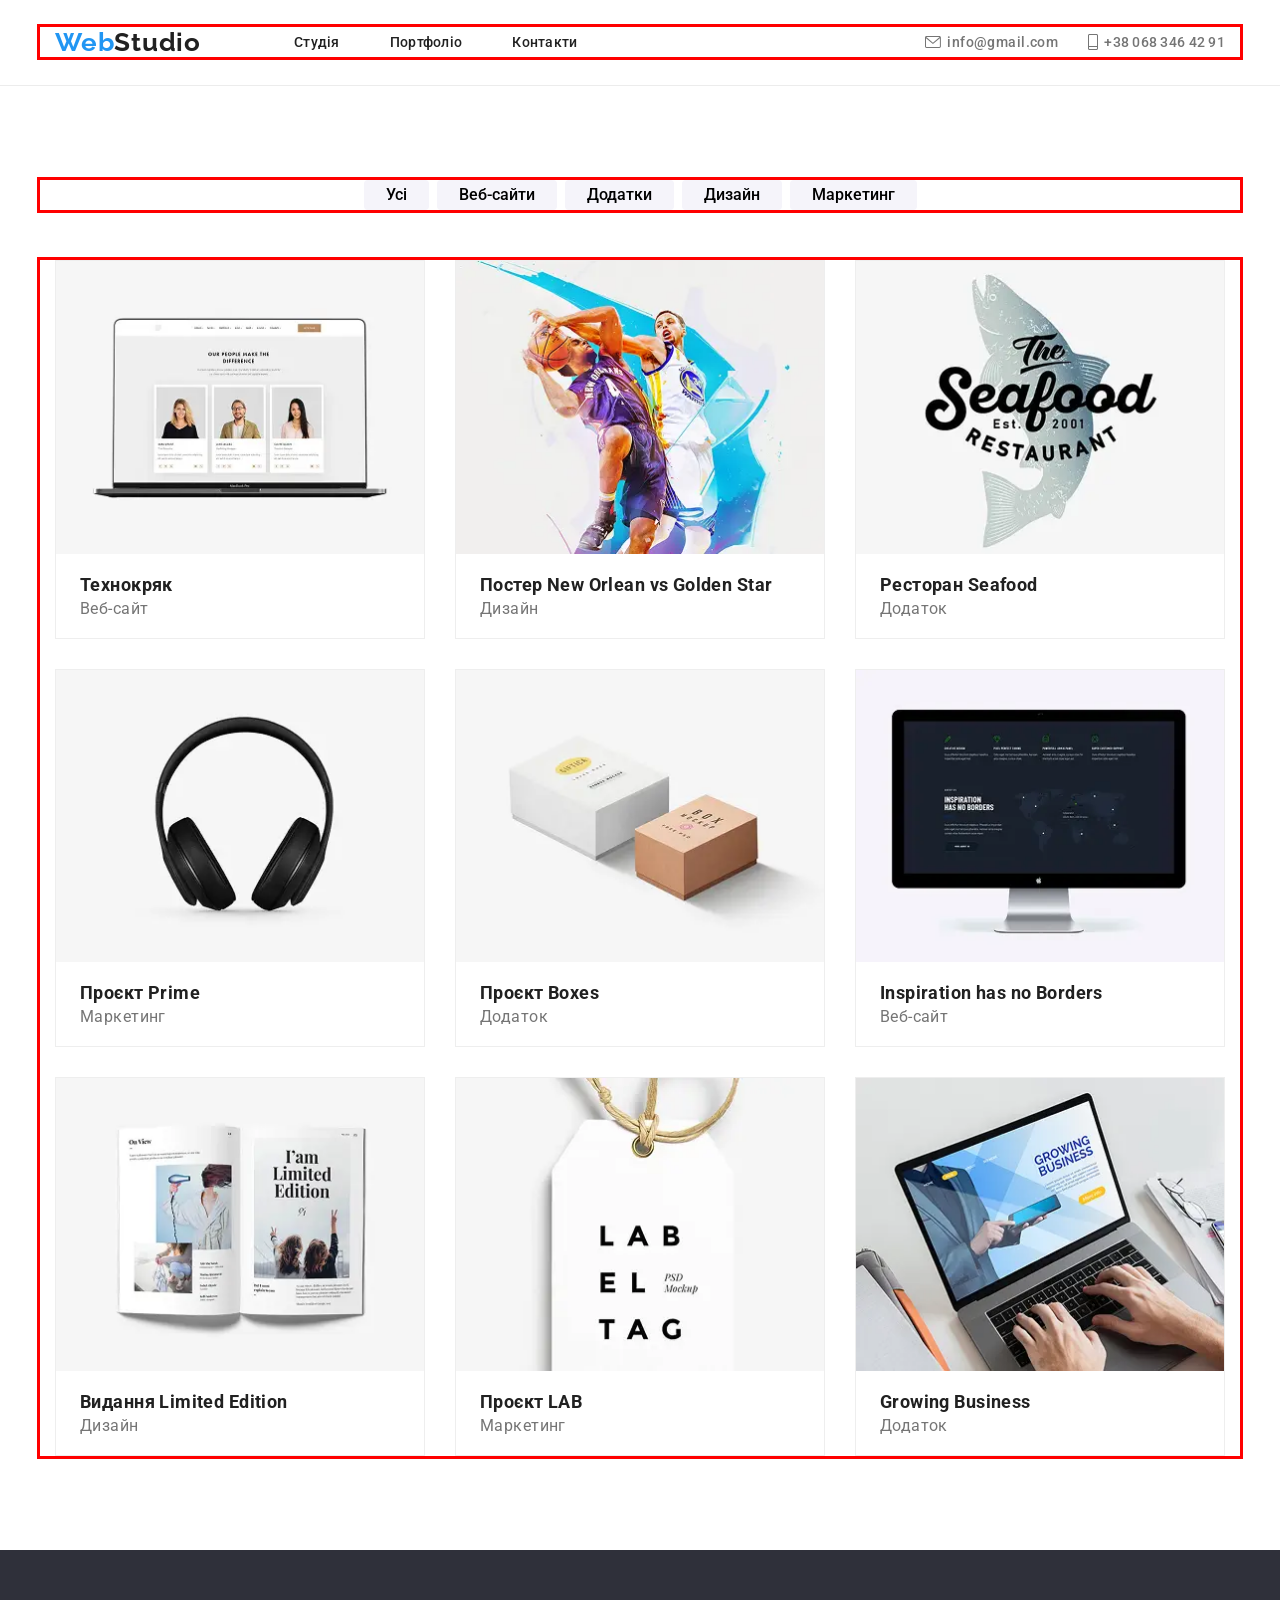
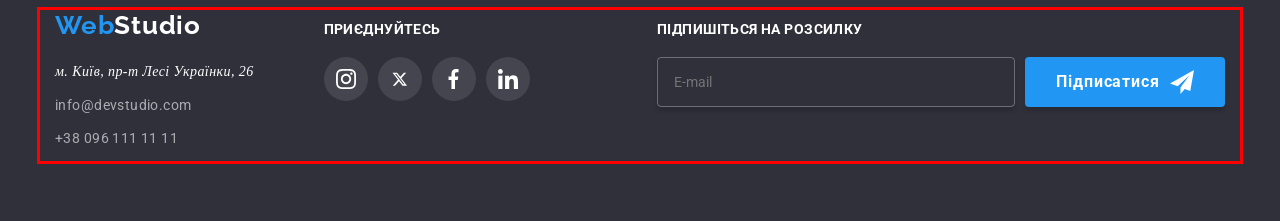
==== commit 309181a7: "adaptive end" ====
--- a/portfolio.html
+++ b/portfolio.html
@@ -21,7 +21,6 @@
 </head>
 
 <body>
-  <!--Header-->
   <header class="header">
     <div class="container">
       <div class="header__div">
@@ -35,7 +34,7 @@
           <li class="header__item">
             <a href="./portfolio.html" class="header__link">Портфоліо</a>
           </li>
-          <li>
+          <li class="header__item">
             <a href="" class="header__link">Контакти</a>
           </li>
         </ul>
@@ -243,21 +242,21 @@
 
       <form class="mailing">
 
-       
-
-          <label class="mailing__text">
-            Підпишіться на розсилку
-            <input type="email" placeholder="E-mail" class="mailing__input">
-          </label>
-
-          <button class="mailing__button">
-            Підписатися
-            <svg class="mailing__icon">
-              <use href="./photo/symbol-defs.svg#icon-tg"></use>
-            </svg>
-          </button>
-
-        
+
+
+        <h2 class="mailing__text">Підпишіться на розсилку</h2>
+        <div class="mailing__box">
+        <input type="email" placeholder="E-mail" class="mailing__input">
+
+
+        <button class="mailing__button">
+          Підписатися
+          <svg class="mailing__icon">
+            <use href="./photo/symbol-defs.svg#icon-tg"></use>
+          </svg>
+        </button>
+</div>
+
 
       </form>
 
--- a/css/main.min.css
+++ b/css/main.min.css
@@ -1 +1 @@
-h1,h2,h3,h4,h5,h6,p{margin:0}ul{list-style:none;padding:0;margin:0}a{text-decoration:none}button{border:none;cursor:pointer}*{margin:0;padding:0;box-sizing:border-box}body{font-family:Arial,sans-serif}h1,h2,h3,h4,h5,h6{font-weight:normal}ul,ol{list-style:none}a{text-decoration:none}table{border-collapse:collapse;width:100%}img{width:100%;display:block;max-width:100%}input{outline:none}textarea{outline:none}.container{max-width:1200px;padding-left:15px;padding-right:15px;margin-left:auto;margin-right:auto}body{font-family:Roboto;font-style:normal;color:var(--title-color);font-weight:400;font-size:14px;line-height:normal;letter-spacing:.42px}.no-scroll{overflow:hidden}:root{--accent-color: #2196f3;--title-color: #212121;--text-color: #757575;--main-color: #FFF}.header{background:var(--main-color);padding-top:24px;padding-bottom:25px;border:solid;border-color:var(--main-color)}.header__div{display:flex}.header__logo{color:var(--title-color);font-family:Raleway;font-size:26px;font-weight:700;letter-spacing:.78px}.header__logo-blue{color:var(--accent-color);font-family:Raleway;font-size:26px;font-weight:700;letter-spacing:.78px}.header__list{display:flex;gap:50px;margin-left:93px;margin-right:auto;align-items:center}.header__item{position:relative}.header__item::after{display:flex;content:"";position:absolute;top:46px;left:0px;width:100%;background-color:var(--accent-color);border-radius:2px;border:var(--accent-color) solid 2px;transition-property:width,opacity,transform;transition-duration:250ms;text-align:center;transform:scale(0)}.header__item:hover::after{transform:scale(1)}.header__link{color:inherit;font-weight:500;letter-spacing:.28px;transition-property:color;transition-duration:250ms}.header__link:hover{color:var(--accent-color)}.header__contacts{display:flex;gap:50px;align-items:center}.header__mail{display:flex;color:var(--text-color);font-size:14px;font-style:normal;font-weight:500;line-height:normal;align-items:center;gap:3px;transition-property:color;transition-duration:250ms}.header__mail:hover>.header__icon{fill:var(--accent-color)}.header__mail:hover{color:var(--accent-color)}.header__icon{width:16px;height:12px;fill:var(--text-color);margin-right:3px}.header__icon2{width:10px;height:16px;fill:var(--text-color);margin-right:3px}.header__number{color:var(--text-color);display:flex;font-weight:500;letter-spacing:.28px;align-items:center;gap:3px;transition-property:color;transition-duration:250ms}.header__number:hover>.header__icon2{fill:var(--accent-color)}.header__number:hover{color:var(--accent-color)}.hero{background:#fff;padding-bottom:200px;padding-top:200px;display:flex;background-image:radial-gradient(ellipse at left, rgba(47, 48, 58, 0.4)),url(./photo/hero-photo.webp);background-repeat:no-repeat;background-position:center;background-size:cover}.hero__div{display:flex;justify-content:center;flex-direction:column;align-items:center;gap:30px}.hero__title{color:#fff;text-align:center;max-width:696px;font-size:44px;font-weight:900;line-height:60px;letter-spacing:2.64px;text-transform:uppercase;display:flex}.hero__button{color:#fff;text-align:center;font-family:Roboto;font-size:16px;font-style:normal;font-weight:700;line-height:30px;letter-spacing:.96px;border-radius:4px;background:#2196f3;width:216px;height:50px;flex-shrink:0;box-shadow:0px 4px 4px 0px rgba(0,0,0,.15);animation-name:anim-button;animation-timing-function:0s;animation-iteration-count:infinite;animation-duration:2s}.hero__subtitle{font-size:14px;font-weight:700;text-transform:uppercase}@keyframes anim-button{0%{transform:scale(1)}50%{transform:scale(1.02)}100%{transform:scale(1)}}.info{padding-bottom:94px;padding-top:94px}.info__list{display:flex;gap:30px}.info__item{width:270px;flex-shrink:0}.info__icon{width:70px;height:70px;background-color:#f5f4fa}.info__div{width:270px;height:120px;background-color:#f5f4fa;display:flex;align-items:center;justify-content:center}.info__subtitile{margin-bottom:10px;margin-top:30px;color:#212121;font-family:Roboto;font-size:14px;font-style:normal;font-weight:700;line-height:normal;letter-spacing:.42px;text-transform:uppercase}.info__text{color:var(--text-color);line-height:24px;color:#757575;font-family:Roboto;font-size:14px;font-style:normal;font-weight:400;line-height:24px;letter-spacing:.42px}.service{padding-bottom:94px}.service__subtitle{text-align:center;margin-bottom:50px;font-size:36px;font-weight:700;letter-spacing:1.08px}.service__list{display:flex;gap:30px}.service__item{position:relative}.service__text{display:flex;position:absolute;bottom:0;left:0;right:0;justify-content:center;padding:27px;font-family:var(--font-family);font-weight:700;font-size:14px;letter-spacing:.03em;text-transform:uppercase;text-align:center;color:#fff;background:rgba(47,48,58,.8)}.people{padding-top:94px;background:#f5f4fa;padding-bottom:94px}.people__title{text-align:center;margin-bottom:50px;font-size:36px;font-weight:700;letter-spacing:1.08px}.people__list{display:flex;gap:30px}.people__item{background:#fff;padding-bottom:30px;border-radius:0px 0px 4px 4px;box-shadow:0px 1px 3px 0px rgba(0,0,0,.12),0px 1px 1px 0px rgba(0,0,0,.14),0px 2px 1px 0px rgba(0,0,0,.2)}.people__subtitle{text-align:center;margin-top:30px;margin-bottom:10px;font-size:16px;font-weight:500;letter-spacing:.48px}.people__text{color:var(--text-color);text-align:center;font-size:16px;letter-spacing:.48px}.people__socials{display:flex;gap:10px;justify-content:center}.people__social{display:flex;width:44px;height:44px;border-radius:50%;margin-top:16px;justify-content:center;align-items:center;transition-property:background-color;transition-duration:250ms}.people__social:hover{background-color:#2196f3}.people__social:hover>.people__icon{fill:#f5f4fa}.people__icon{width:20px;height:20px;fill:#afb1b8}.regular{padding-top:93px;padding-bottom:93px}.regular__h2{display:flex;justify-content:center;margin-bottom:50px;font-family:var(--font-family);font-weight:700;font-size:36px;letter-spacing:.03em;text-align:center;color:#212121}.regular__list{display:flex;gap:30px}.regular__list-item{border:1px solid #afb1b8;border-radius:4px;width:170px;height:92px;transition-property:fill;transition-duration:250ms}.regular__list-item:hover{border-color:#2196f3}.regular__list-item:hover>.regular__icon{fill:#2196f3}.regular__icon{display:flex;width:106px;height:60px;fill:#afb1b8;margin:16px 32px}.footer{padding-top:60px;padding-bottom:60px;background:#2f303a}.footer__container{display:flex;align-items:start}.footer__div{flex-shrink:0}.footer__logo{margin-bottom:20px;color:#fff;font-family:Raleway;font-size:26px;font-weight:700;letter-spacing:.78px}.footer__logo-blue{color:var(--accent-color);font-family:Raleway;font-size:26px;font-weight:700;letter-spacing:.78px}.footer__list{gap:9px;display:flex;flex-direction:column}.footer__address{color:#fff;font-style:normal;line-height:24px}.footer__mail{color:hsla(0,0%,100%,.6);font-style:normal;line-height:24px}.footer__number{color:hsla(0,0%,100%,.6);line-height:24px}.footer__socials-text{font-family:var(--font-family);font-weight:700;font-size:14px;letter-spacing:.03em;text-transform:uppercase;color:#fff}.footer__list-socials{display:flex;gap:10px}.footer__socials{margin-left:70px}.footer__socials .socials__icon{width:20px;height:20px;fill:#fff}.footer__socials .socials__list-item{margin-top:20px;display:flex;width:44px;height:44px;border-radius:50%;background-color:hsla(0,0%,100%,.1);justify-content:center;align-items:center;transition-property:background-color;transition-duration:250ms}.footer__socials .socials__list-item:hover{background-color:#2196f3}.mailing{margin-left:93px;display:flex;align-items:end}.mailing__text{font-family:var(--font-family);font-weight:700;font-size:14px;letter-spacing:.03em;text-transform:uppercase;color:#fff}.mailing__input{border:1px solid hsla(0,0%,100%,.3);border-radius:4px;width:358px;height:50px;box-shadow:0 4px 4px 0 rgba(0,0,0,.15);background:rgba(33,150,243,0);margin-top:20px;padding-left:16px;color:#fff}.mailing__button{padding-left:28px;padding-right:28px;gap:10px;display:flex;border-radius:4px;width:200px;height:50px;box-shadow:0 4px 4px 0 rgba(0,0,0,.15);background:#2196f3;font-family:var(--font-family);font-weight:700;font-size:16px;line-height:187%;letter-spacing:.06em;text-align:center;color:#fff;justify-content:center;align-items:center;animation-name:anim-button;animation-timing-function:0s;animation-iteration-count:infinite;animation-duration:2s}.mailing__icon{fill:#fff;width:24px;height:24px}.buttons{padding-top:94px}.buttons__list{display:flex;justify-content:center;gap:30px}.buttons__btn{width:125px;height:38px;flex-shrink:0;border-radius:4px;background:#f5f4fa;font-family:inherit;font-size:16px;font-style:normal;font-weight:500;transition-property:border-radius,color,background-color,box-shadow;transition-duration:250ms}.buttons__btn:hover{border-radius:4px;color:#fff;background-color:#2196f3;box-shadow:0px 3px 1px 0px rgba(0,0,0,.1),0px 1px 2px 0px rgba(0,0,0,.08),0px 2px 2px 0px rgba(0,0,0,.12)}.buttons__item:nth-child(1) button{animation-name:water-button;animation-duration:1s;animation-iteration-count:1;animation-delay:750ms}.buttons__item:nth-child(2) button{animation-name:water-button;animation-duration:2s;animation-iteration-count:1;animation-delay:750ms}.buttons__item:nth-child(3) button{animation-name:water-button;animation-duration:3s;animation-iteration-count:1;animation-delay:750ms}.buttons__item:nth-child(4) button{animation-name:water-button;animation-duration:4s;animation-iteration-count:1;animation-delay:750ms}.buttons__item:nth-child(5) button{animation-name:water-button;animation-duration:5s;animation-iteration-count:1;animation-delay:750ms}@keyframes water-button{0%{transform:scale(1);background-color:#fff;color:#000}50%{transform:scale(1.01);background-color:#2196f3;color:#fff}100%{transform:scale(1.02);background-color:#fff;color:#000}}.posters{padding-top:50px;margin-bottom:94px}.posters__list{display:flex;flex-wrap:wrap;gap:30px}.posters__item{border:1px solid #eee;flex-basis:calc((100% - 60px)/3);background:#fff;z-index:2}.posters__item:hover{border:1px solid #eee;background:#fff;box-shadow:0px 1px 1px 0px rgba(0,0,0,.12),0px 4px 4px 0px rgba(0,0,0,.06),1px 4px 6px 0px rgba(0,0,0,.16)}.posters__item:hover .posters__up{opacity:1;transform:translateY(0);z-index:1}.posters__box{position:relative;overflow:hidden}.posters__up{display:flex;justify-content:center;align-items:center;position:absolute;top:0;left:0;width:370px;height:294px;background:rgba(33,150,243,.7);color:#fff;padding:15px;box-sizing:border-box;opacity:0;font-family:var(--font-family);font-weight:400;font-size:18px;line-height:156%;letter-spacing:.03em;color:#fff;transition-property:opacity transform;transition-duration:250ms;transform:translateY(90%);transition:transform .4s cubic-bezier(0.4, 0, 0.2, 1);z-index:1}.posters__title{margin-top:20px;margin-bottom:4px;font-size:18px;font-style:normal;font-weight:700;margin-left:24px}.posters__text{color:#757575;padding-left:24px;font-family:Roboto;font-size:16px;font-style:normal;font-weight:400;padding-bottom:20px}.backdrop{position:fixed;top:0;left:0;width:100%;height:100%;background-color:rgba(0,0,0,.2);opacity:1;transition-property:opacity;transition-duration:250ms}.backdrop.is-hidden .model{transform:translate(-50%, -50%) scale(0)}.backdrop.is-hidden{opacity:0;pointer-events:none}.backdrop__model{border-radius:4px;width:528px;padding-bottom:40px;background-color:#fff;position:fixed;top:50%;left:50%;transform:translate(-50%, -50%) scale(1);transition-property:transform;transition-duration:250ms;transition:transform .3s cubic-bezier(0.4, 0, 0.2, 1)}.backdrop__button{position:absolute;top:8px;right:6px;background-color:rgba(0,0,0,0);padding-right:10px;padding-top:6px;border-radius:100%;border:rgba(0,0,0,.1) solid;padding:6px 6px;stroke-width:1px;stroke:rgba(0,0,0,.1);display:flex;justify-content:center}.backdrop__button:hover{fill:#2196f3}.backdrop__exit-icon{width:11px;height:11px}.backdrop__exit-icon:hover{fill:#2196f3;border-color:#2196f3}.backdrop__h1text{font-family:var(--font-family);font-weight:700;font-size:20px;letter-spacing:.03em;text-align:center;color:#212121;padding-top:40px}.backdrop__form{display:flex;flex-direction:column;padding-left:40px;margin-top:12px;padding-right:40px;gap:10px;justify-content:left;align-items:left}.backdrop__text{position:relative;font-family:var(--font-family);font-weight:400;font-size:12px;letter-spacing:.01em;color:#757575}.backdrop__label{margin-bottom:4px;display:block}.backdrop__input{border:1px solid rgba(33,33,33,.2);border-radius:4px;width:448px;height:40px;padding-left:40px}.backdrop__input:hover+.backdrop__icon{fill:#2196f3}.backdrop__input:hover{border-color:#2196f3}.backdrop__icon{position:absolute;top:29px;left:15px;width:12px;height:12px}.backdrop__form-massage{border:1px solid rgba(33,33,33,.2);border-radius:4px;width:448px;height:120px;resize:none;padding:12px 16px}.backdrop__form-massage::-moz-placeholder{font-weight:400;font-size:12px;letter-spacing:.01em;color:rgba(117,117,117,.5)}.backdrop__form-massage::placeholder{font-weight:400;font-size:12px;letter-spacing:.01em;color:rgba(117,117,117,.5)}.backdrop__form-massage:hover{border-color:#2196f3}.backdrop__checkbox{display:flex;font-family:var(--font-family);font-weight:400;font-size:14px;line-height:171%;letter-spacing:.03em;color:#757575;justify-content:center;gap:8.38px;margin-top:20px}.backdrop__send{border-radius:4px;width:200px;height:50px;box-shadow:0 4px 4px 0 rgba(0,0,0,.15);background:#188ce8;font-family:var(--font-family);font-weight:700;font-size:16px;line-height:187%;letter-spacing:.06em;text-align:center;color:#fff;align-self:center;margin-top:30px}.backdrop__send:hover{box-shadow:0 4px 4px 0 rgba(0,0,0,.15);background:#188ce8}.backdrop__terms{text-decoration:underline;-webkit-text-decoration-skip-ink:none;text-decoration-skip-ink:none;color:#2196f3}/*# sourceMappingURL=main.min.css.map */+h1,h2,h3,h4,h5,h6,p{margin:0}ul{list-style:none;padding:0;margin:0}a{text-decoration:none}button{border:none;cursor:pointer}*{margin:0;padding:0;box-sizing:border-box}body{font-family:Arial,sans-serif}h1,h2,h3,h4,h5,h6{font-weight:normal}ul,ol{list-style:none}a{text-decoration:none}table{border-collapse:collapse;width:100%}img{width:100%;display:block;max-width:100%}input{outline:none}textarea{outline:none}.container{outline:solid red;max-width:1200px;padding-left:15px;padding-right:15px;margin-left:auto;margin-right:auto}@media screen and (min-width: 480px){.container{width:480px}}@media screen and (min-width: 768px){.container{width:768px}}@media screen and (min-width: 1200px){.container{width:1200px}}body{font-family:Roboto;font-style:normal;color:var(--title-color);font-weight:400;font-size:14px;line-height:normal;letter-spacing:.42px}.no-scroll{overflow:hidden}:root{--accent-color: #2196f3;--title-color: #212121;--text-color: #757575;--main-color: #FFF}.header{background:var(--main-color);padding-top:10px;padding-bottom:10px;border:solid;border-color:var(--main-color)}@media screen and (min-width: 768px){.header{padding-top:21px;padding-bottom:21px}}@media screen and (min-width: 1200px){.header{padding-top:24px;padding-bottom:25px}}.header__div{display:flex;align-items:center}.header__logo{color:var(--title-color);font-family:Raleway;font-size:24px;font-weight:700;letter-spacing:.72px}@media screen and (min-width: 1200px){.header__logo{font-size:26px;letter-spacing:.78px}}.header__logo-blue{color:var(--accent-color)}.header__list{display:none;gap:50px;margin-left:88px;margin-right:auto;align-items:center}@media screen and (min-width: 768px){.header__list{display:flex}}@media screen and (min-width: 1200px){.header__list{margin-left:93px}}.header__item{position:relative}.header__item::after{display:flex;content:"";position:absolute;top:46px;left:0px;width:100%;background-color:var(--accent-color);border-radius:2px;border:var(--accent-color) solid 2px;transition-property:width,opacity,transform;transition-duration:250ms;text-align:center;transform:scale(0)}.header__item:hover::after{transform:scale(1)}.header__link{color:inherit;font-weight:500;letter-spacing:.28px;transition-property:color;transition-duration:250ms;font-size:14px}.header__link:hover{color:var(--accent-color)}.header__contacts{display:none;gap:10px;align-items:center}@media screen and (min-width: 768px){.header__contacts{display:flex;flex-direction:column}}@media screen and (min-width: 1200px){.header__contacts{gap:30px;flex-direction:row}}.header__mail{display:flex;color:var(--text-color);font-size:14px;font-style:normal;font-weight:500;line-height:normal;align-items:center;gap:3px;transition-property:color;transition-duration:250ms}.header__mail:hover>.header__icon{fill:var(--accent-color)}.header__mail:hover{color:var(--accent-color)}.header__icon{width:16px;height:12px;fill:var(--text-color);margin-right:3px}.header__icon2{width:10px;height:16px;fill:var(--text-color);margin-right:3px}.header__number{color:var(--text-color);display:flex;font-weight:500;letter-spacing:.28px;align-items:center;gap:3px;transition-property:color;transition-duration:250ms}.header__number:hover>.header__icon2{fill:var(--accent-color)}.header__number:hover{color:var(--accent-color)}.header__menu{width:40px;height:40px;background-color:rgba(0,0,0,0);margin-left:auto}@media screen and (min-width: 768px){.header__menu{display:none}}.header__open{width:40px;height:40px}.hero{background:#fff;padding-bottom:118px;padding-top:118px;display:flex;background-image:radial-gradient(ellipse at left, rgba(47, 48, 58, 0.4)),url(./photo/hero-photo.webp);background-repeat:no-repeat;background-position:center;background-size:cover}@media screen and (min-width: 1200px){.hero{padding-bottom:200px;padding-top:200px}}.hero__div{display:flex;justify-content:center;flex-direction:column;align-items:center;gap:30px}.hero__title{width:100%;color:#fff;text-align:center;font-family:Roboto;font-size:26px;font-style:normal;font-weight:900;line-height:42px;letter-spacing:1.56px;text-transform:uppercase}@media screen and (min-width: 480px){.hero__title{width:360px}}@media screen and (min-width: 1200px){.hero__title{width:696px;font-size:44px;line-height:60px;letter-spacing:2.64px;display:flex}}.hero__button{color:#fff;text-align:center;font-family:Roboto;font-size:16px;font-style:normal;font-weight:700;line-height:30px;letter-spacing:.96px;border-radius:4px;background:#2196f3;width:200px;height:50px;flex-shrink:0;box-shadow:0px 4px 4px 0px rgba(0,0,0,.15);animation-name:anim-button;animation-timing-function:0s;animation-iteration-count:infinite;animation-duration:2s}@media screen and (min-width: 1200px){.hero__button{width:216px;height:50px}}.hero__subtitle{font-size:14px;font-weight:700;text-transform:uppercase}@keyframes anim-button{0%{transform:scale(1)}50%{transform:scale(1.02)}100%{transform:scale(1)}}.info{padding-bottom:60px;padding-top:60px}@media screen and (min-width: 1200px){.info{padding-bottom:94px;padding-top:94px}}.info__list{display:flex;gap:30px;flex-wrap:wrap}.info__icon{width:70px;height:70px;background-color:#f5f4fa}.info__div{width:100%;height:120px;background-color:#f5f4fa;display:flex;align-items:center;justify-content:center}@media screen and (min-width: 480px){.info__div{width:450px}}@media screen and (min-width: 768px){.info__div{width:354px}}@media screen and (min-width: 1200px){.info__div{width:270px;height:120px}}.info__subtitile{margin-bottom:10px;margin-top:30px;color:#212121;text-align:center;font-family:Roboto;font-size:14px;font-style:normal;font-weight:700;line-height:normal;letter-spacing:.42px;text-transform:uppercase}@media screen and (min-width: 768px){.info__subtitile{text-align:start}}.info__text{color:var(--text-color);line-height:24px;color:#757575;font-family:Roboto;font-size:14px;font-style:normal;font-weight:400;line-height:24px;letter-spacing:.42px;width:100%}@media screen and (min-width: 480px){.info__text{width:450px}}@media screen and (min-width: 768px){.info__text{width:354px}}@media screen and (min-width: 1200px){.info__text{width:270px}}.service{display:none}@media screen and (min-width: 1200px){.service{padding-bottom:94px;display:block}}.service__subtitle{text-align:center;margin-bottom:50px;font-size:36px;font-weight:700;letter-spacing:1.08px}.service__list{display:flex;gap:30px}.service__item{position:relative}.service__text{display:flex;position:absolute;bottom:0;left:0;right:0;justify-content:center;padding:27px;font-family:var(--font-family);font-weight:700;font-size:14px;letter-spacing:.03em;text-transform:uppercase;text-align:center;color:#fff;background:rgba(47,48,58,.8)}.people{padding-top:60px;background:#f5f4fa;padding-bottom:60px}@media screen and (min-width: 1200px){.people{padding-top:94px;padding-bottom:94px}}.people__title{text-align:center;margin-bottom:30px;font-size:28px;font-weight:700;letter-spacing:.84px}@media screen and (min-width: 1200px){.people__title{letter-spacing:1.08px;margin-bottom:50px;font-size:36px}}.people__list{display:flex;flex-wrap:wrap;gap:30px}.people__item{flex-basis:100%;background:#fff;padding-bottom:30px;border-radius:0px 0px 4px 4px;box-shadow:0px 1px 3px 0px rgba(0,0,0,.12),0px 1px 1px 0px rgba(0,0,0,.14),0px 2px 1px 0px rgba(0,0,0,.2)}@media screen and (min-width: 480px){.people__item{flex-basis:450px}}@media screen and (min-width: 768px){.people__item{flex-basis:calc((100% - 30px)/2)}}@media screen and (min-width: 1200px){.people__item{flex-basis:calc((100% - 90px)/4)}}.people__subtitle{text-align:center;margin-top:30px;margin-bottom:10px;font-size:16px;font-weight:500;letter-spacing:.48px}.people__text{color:var(--text-color);text-align:center;font-size:16px;letter-spacing:.48px}.people__socials{display:flex;gap:10px;justify-content:center}.people__social{display:flex;width:44px;height:44px;border-radius:50%;margin-top:16px;justify-content:center;align-items:center;transition-property:background-color;transition-duration:250ms}.people__social:hover{background-color:#2196f3}.people__social:hover>.people__icon{fill:#f5f4fa}.people__icon{width:20px;height:20px;fill:#afb1b8}.regular{padding-top:60px;padding-bottom:60px}@media screen and (min-width: 1200px){.regular{padding-top:93px;padding-bottom:93px}}.regular__h2{display:flex;justify-content:center;margin-bottom:30px;font-family:var(--font-family);font-weight:700;font-size:28px;letter-spacing:.84px;text-align:center;color:#212121}@media screen and (min-width: 1200px){.regular__h2{font-size:36px;letter-spacing:.03em;margin-bottom:50px}}.regular__list{display:flex;gap:30px;flex-wrap:wrap}.regular__list-item{flex-basis:calc((100% - 30px)/2)}@media screen and (min-width: 768px){.regular__list-item{flex-basis:calc((100% - 60px)/3)}}@media screen and (min-width: 1200px){.regular__list-item{flex-basis:calc((100% - 150px)/6)}}.regular__list-item:hover{border-color:#2196f3}.regular__list-item:hover>.regular__icon{fill:#2196f3}.regular__link{display:flex;outline:1px solid #afb1b8;border-radius:4px;width:100%;height:92px;transition-property:outline;transition-duration:250ms;align-items:center;justify-content:center}@media screen and (min-width: 480px){.regular__link{width:210px}}@media screen and (min-width: 768px){.regular__link{width:226px}}@media screen and (min-width: 1200px){.regular__link{width:170px}}.regular__icon{display:flex;width:106px;height:60px;fill:#afb1b8}.footer{padding-top:60px;padding-bottom:60px;background:#2f303a}.footer__container{display:flex;flex-direction:column;justify-content:center}@media screen and (min-width: 768px){.footer__container{align-items:baseline;flex-direction:row;flex-wrap:wrap;justify-content:center}}@media screen and (min-width: 1200px){.footer__container{flex-wrap:nowrap}}.footer__div{text-align:center}@media screen and (min-width: 1200px){.footer__div{text-align:start}}.footer__logo{color:#fff;text-align:center;font-family:Raleway;font-size:24px;margin-bottom:20px;font-weight:700;letter-spacing:.72px}@media screen and (min-width: 1200px){.footer__logo{text-align:start;margin-bottom:20px;font-size:26px;letter-spacing:.78px}}.footer__logo-blue{color:var(--accent-color);font-family:Raleway;font-size:26px;font-weight:700;letter-spacing:.78px}.footer__list{gap:9px;display:flex;flex-direction:column}.footer__address{color:#fff;text-align:center;font-family:Roboto;font-size:14px;font-weight:400;line-height:24px;letter-spacing:.42px}.footer__mail{color:hsla(0,0%,100%,.6);font-style:normal;line-height:24px}.footer__number{color:hsla(0,0%,100%,.6);line-height:24px}.footer__socials-text{font-family:var(--font-family);font-weight:700;font-size:14px;letter-spacing:.03em;text-transform:uppercase;color:#fff}.footer__list-socials{display:flex;gap:10px}.footer__socials{margin-right:auto;margin-left:auto;margin-top:60px;margin-bottom:60px;text-align:center}@media screen and (min-width: 768px){.footer__socials{margin-left:165px;margin-top:0;margin-right:0}}@media screen and (min-width: 1200px){.footer__socials{text-align:start;margin-left:70px;margin-right:auto}}.footer__socials .socials__icon{width:20px;height:20px;fill:#fff}.footer__socials .socials__list-item{margin-top:20px;display:flex;width:44px;height:44px;border-radius:50%;background-color:hsla(0,0%,100%,.1);justify-content:center;align-items:center;transition-property:background-color;transition-duration:250ms}.footer__socials .socials__list-item:hover{background-color:#2196f3}.mailing{text-align:center}@media screen and (min-width: 768px){.mailing{margin-top:60px}}@media screen and (min-width: 1200px){.mailing{text-align:start;margin-top:0px}}.mailing__box{display:flex;align-items:center;gap:20px;flex-direction:column}@media screen and (min-width: 1200px){.mailing__box{align-items:end;flex-direction:row;gap:10px}}.mailing__text{font-family:var(--font-family);font-weight:700;font-size:14px;letter-spacing:.03em;text-transform:uppercase;color:#fff}.mailing__input{border:1px solid hsla(0,0%,100%,.3);border-radius:4px;width:100%;height:50px;box-shadow:0 4px 4px 0 rgba(0,0,0,.15);background:rgba(33,150,243,0);margin-top:20px;padding-left:16px;color:#fff}@media screen and (min-width: 480px){.mailing__input{width:450px}}@media screen and (min-width: 1200px){.mailing__input{width:358px}}.mailing__button{padding-left:28px;padding-right:28px;gap:10px;display:flex;border-radius:4px;width:200px;height:50px;box-shadow:0 4px 4px 0 rgba(0,0,0,.15);background:#2196f3;font-family:var(--font-family);font-weight:700;font-size:16px;line-height:187%;letter-spacing:.06em;text-align:center;color:#fff;justify-content:center;align-items:center;animation-name:anim-button;animation-timing-function:0s;animation-iteration-count:infinite;animation-duration:2s}.mailing__icon{fill:#fff;width:24px;height:24px}.buttons{border-top:1px solid #ececec;padding-top:60px}@media screen and (min-width: 1200px){.buttons{padding-top:94px}}.buttons__list{display:flex;flex-wrap:wrap;justify-content:start;gap:8px;row-gap:15px}@media screen and (min-width: 450px){.buttons__list{width:350px}}@media screen and (min-width: 768px){.buttons__list{justify-content:center;flex-wrap:nowrap;width:100%}}.buttons__btn{padding:6px 22px;border-radius:4px;background:#f5f4fa;font-family:inherit;font-size:16px;font-style:normal;font-weight:500;transition-property:border-radius,color,background-color,box-shadow;transition-duration:250ms}.buttons__btn:hover{border-radius:4px;color:#fff;background-color:#2196f3;box-shadow:0px 3px 1px 0px rgba(0,0,0,.1),0px 1px 2px 0px rgba(0,0,0,.08),0px 2px 2px 0px rgba(0,0,0,.12)}.buttons__item:nth-child(1) button{animation-name:water-button;animation-duration:1s;animation-iteration-count:1;animation-delay:750ms}.buttons__item:nth-child(2) button{animation-name:water-button;animation-duration:2s;animation-iteration-count:1;animation-delay:750ms}.buttons__item:nth-child(3) button{animation-name:water-button;animation-duration:3s;animation-iteration-count:1;animation-delay:750ms}.buttons__item:nth-child(4) button{animation-name:water-button;animation-duration:4s;animation-iteration-count:1;animation-delay:750ms}.buttons__item:nth-child(5) button{animation-name:water-button;animation-duration:5s;animation-iteration-count:1;animation-delay:750ms}@keyframes water-button{0%{transform:scale(1);background-color:#fff;color:#000}50%{transform:scale(1.01);background-color:#2196f3;color:#fff}100%{transform:scale(1.02);background-color:#fff;color:#000}}.posters{padding-top:40px;margin-bottom:60px}@media screen and (min-width: 768px){.posters{padding-top:30px}}@media screen and (min-width: 1200px){.posters{padding-top:50px;margin-bottom:94px}}.posters__list{display:flex;flex-wrap:wrap;gap:30px}.posters__item{border:1px solid #eee;flex-basis:100%;background:#fff;z-index:2}@media screen and (min-width: 768px){.posters__item{flex-basis:calc((100% - 30px)/2)}}@media screen and (min-width: 1200px){.posters__item{flex-basis:calc((100% - 60px)/3)}}.posters__item:hover{border:1px solid #eee;background:#fff;box-shadow:0px 1px 1px 0px rgba(0,0,0,.12),0px 4px 4px 0px rgba(0,0,0,.06),1px 4px 6px 0px rgba(0,0,0,.16)}.posters__item:hover .posters__up{opacity:1;transform:translateY(0);z-index:1}.posters__box{position:relative;overflow:hidden}.posters__up{display:flex;justify-content:center;align-items:center;position:absolute;top:0;left:0;width:370px;height:294px;background:rgba(33,150,243,.7);color:#fff;padding:15px;box-sizing:border-box;opacity:0;font-family:var(--font-family);font-weight:400;font-size:18px;line-height:156%;letter-spacing:.03em;color:#fff;transition-property:opacity transform;transition-duration:250ms;transform:translateY(90%);transition:transform .4s cubic-bezier(0.4, 0, 0.2, 1);z-index:1}.posters__title{margin-top:20px;margin-bottom:4px;font-size:18px;font-style:normal;font-weight:700;margin-left:24px}.posters__text{color:#757575;padding-left:24px;font-family:Roboto;font-size:16px;font-style:normal;font-weight:400;padding-bottom:20px}.backdrop{position:fixed;top:0;left:0;width:100%;height:100%;background-color:rgba(0,0,0,.2);opacity:1;transition-property:opacity;transition-duration:250ms}.backdrop.is-hidden .model{transform:translate(-50%, -50%) scale(0)}.backdrop.is-hidden{opacity:0;pointer-events:none}.backdrop__model{border-radius:4px;width:90%;padding-bottom:40px;background-color:#fff;position:fixed;top:50%;left:50%;transform:translate(-50%, -50%) scale(1);transition-property:transform;transition-duration:250ms;transition:transform .3s cubic-bezier(0.4, 0, 0.2, 1)}@media screen and (min-width: 480px){.backdrop__model{width:450px}}@media screen and (min-width: 1200px){.backdrop__model{width:528px}}.backdrop__button{position:absolute;top:8px;right:6px;background-color:rgba(0,0,0,0);padding-right:10px;padding-top:6px;border-radius:100%;border:rgba(0,0,0,.1) solid;padding:6px 6px;stroke-width:1px;stroke:rgba(0,0,0,.1);display:flex;justify-content:center}.backdrop__button:hover{fill:#2196f3}.backdrop__exit-icon{width:11px;height:11px}.backdrop__exit-icon:hover{fill:#2196f3;border-color:#2196f3}.backdrop__h1text{font-family:var(--font-family);font-weight:700;font-size:20px;letter-spacing:.03em;text-align:center;color:#212121;width:100%;padding-top:40px;margin-left:auto;margin-right:auto}@media screen and (min-width: 480px){.backdrop__h1text{width:370px}}@media screen and (min-width: 1200px){.backdrop__h1text{width:100%}}.backdrop__form{display:flex;flex-direction:column;padding-left:40px;margin-top:12px;padding-right:40px;gap:10px;justify-content:left;align-items:left}.backdrop__text{position:relative;font-family:var(--font-family);font-weight:400;font-size:12px;letter-spacing:.01em;color:#757575}.backdrop__label{margin-bottom:4px;display:block}.backdrop__input{border:1px solid rgba(33,33,33,.2);border-radius:4px;width:100%;height:40px;padding-left:40px}.backdrop__input:hover+.backdrop__icon{fill:#2196f3}.backdrop__input:hover{border-color:#2196f3}.backdrop__icon{position:absolute;top:29px;left:15px;width:12px;height:12px}.backdrop__form-massage{border:1px solid rgba(33,33,33,.2);border-radius:4px;width:100%;height:120px;resize:none;padding:12px 16px}.backdrop__form-massage::-moz-placeholder{font-weight:400;font-size:12px;letter-spacing:.01em;color:rgba(117,117,117,.5)}.backdrop__form-massage::placeholder{font-weight:400;font-size:12px;letter-spacing:.01em;color:rgba(117,117,117,.5)}.backdrop__form-massage:hover{border-color:#2196f3}.backdrop__checkbox{display:flex;font-family:var(--font-family);font-weight:400;font-size:14px;line-height:171%;letter-spacing:.03em;color:#757575;justify-content:center;gap:8.38px;margin-top:20px}.backdrop__send{border-radius:4px;width:200px;height:50px;box-shadow:0 4px 4px 0 rgba(0,0,0,.15);background:#188ce8;font-family:var(--font-family);font-weight:700;font-size:16px;line-height:187%;letter-spacing:.06em;text-align:center;color:#fff;align-self:center;margin-top:30px}.backdrop__send:hover{box-shadow:0 4px 4px 0 rgba(0,0,0,.15);background:#188ce8}.backdrop__terms{text-decoration:underline;-webkit-text-decoration-skip-ink:none;text-decoration-skip-ink:none;color:#2196f3}/*# sourceMappingURL=main.min.css.map */
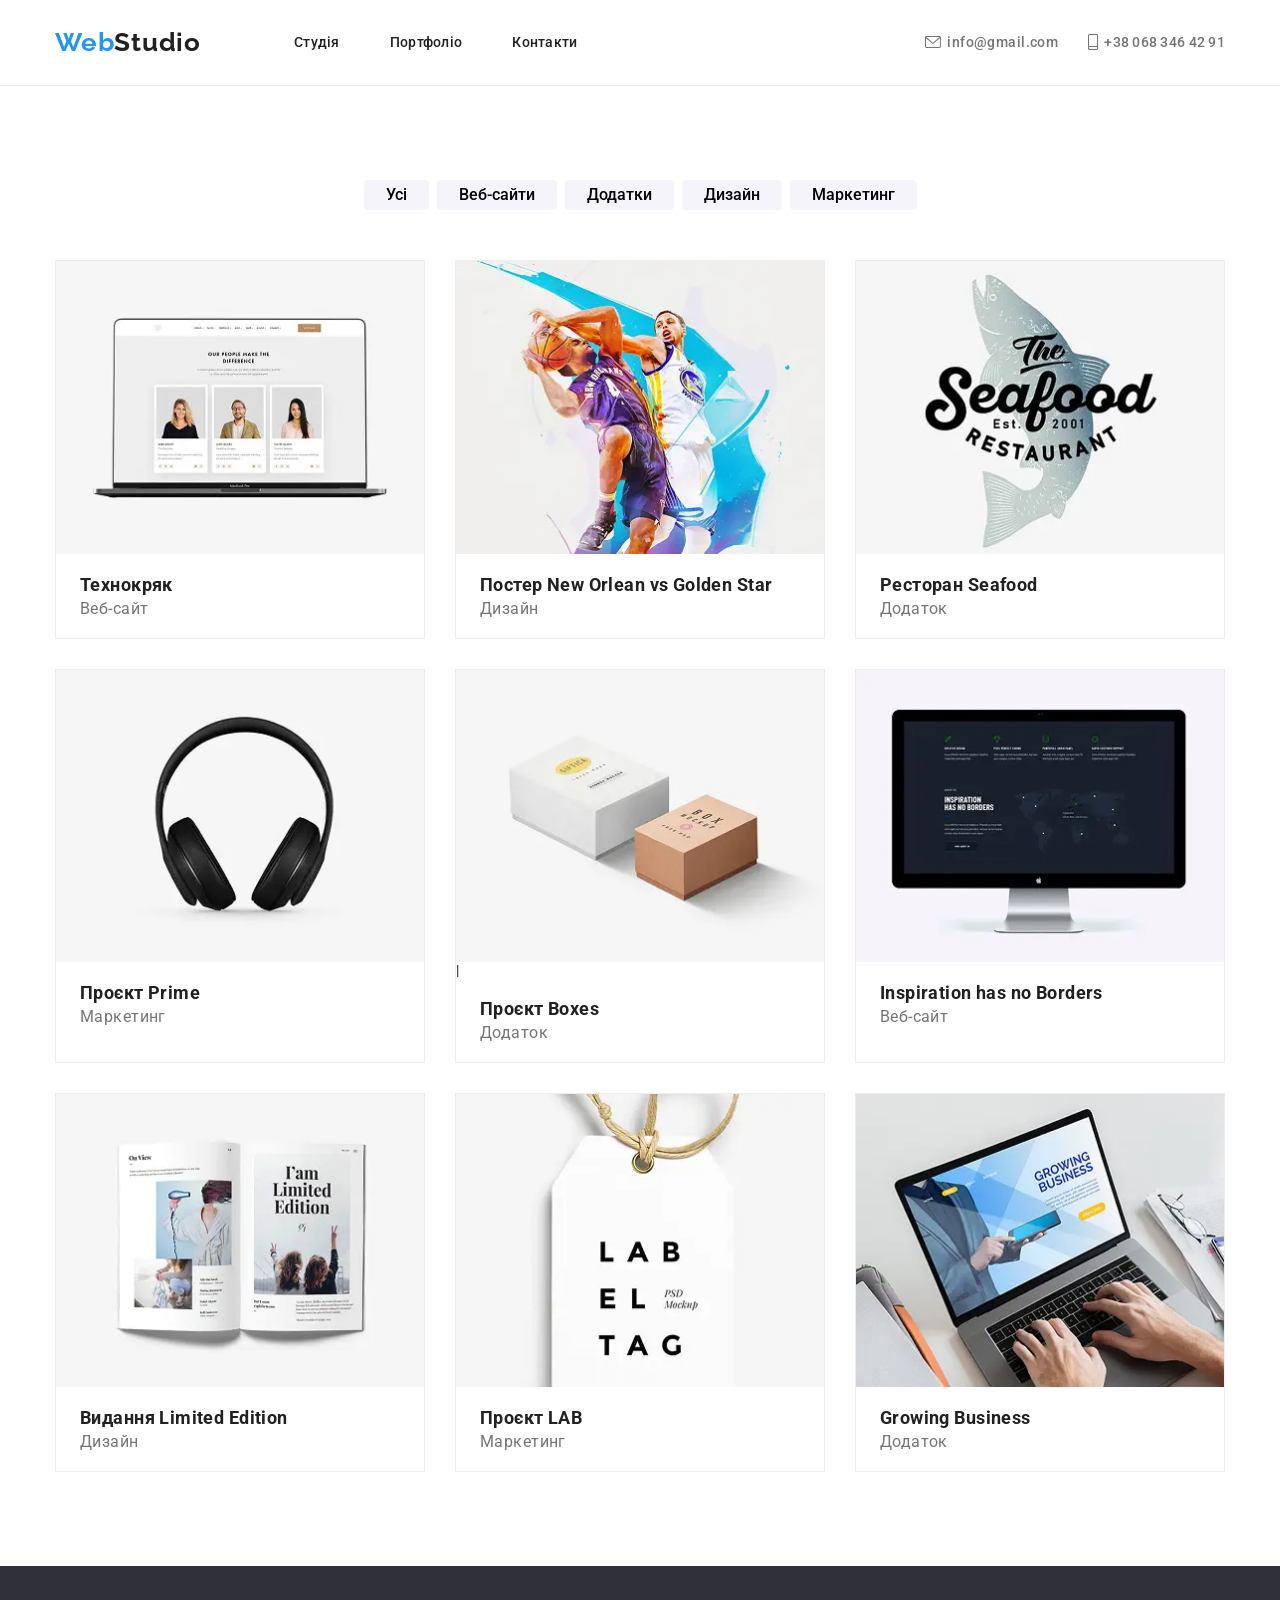
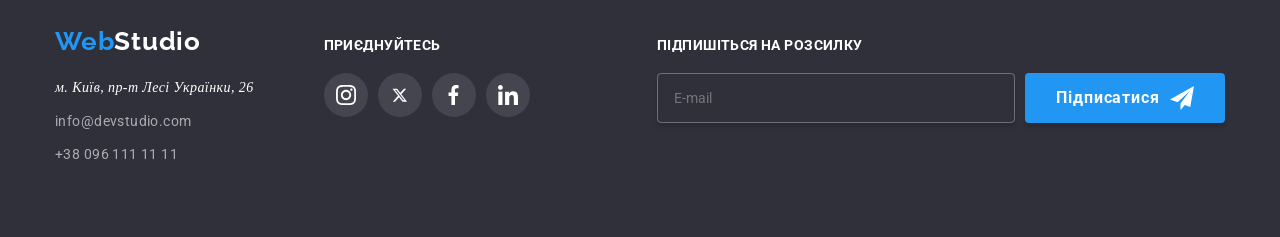
==== commit 26e1d7cb: "picture" ====
--- a/portfolio.html
+++ b/portfolio.html
@@ -27,6 +27,39 @@
         <p class="header__logo">
           <span class="header__logo-blue">Web</span>Studio
         </p>
+        <button type="button" class="header__menu" data-mobile-open>
+          <svg class="header__open">
+            <use href="./photo/symbol-defs.svg#icon-menu_40px"></use>
+          </svg>
+        </button>
+
+        <div class="mobile is-hidden" data-mobile>
+          <button type="button" class="mobile__exit" data-mobile-close>
+            <svg class="mobile__icon">
+              <use href="./photo/symbol-defs.svg#icon-exit"></use>
+            </svg>
+
+          </button>
+          <ul class="mobile__list">
+            <li class="mobile__itme"><a href="./index.html" class="mobile__link">Студія</a></li>
+            <li class="mobile__itme"><a href="./portfolio.html" class="mobile__link">Портфоліо</a></li>
+            <li class="mobile__itme"><a href="" class="mobile__link">Контакти</a></li>
+          </ul>
+          <ul class="mobile__lists">
+            <li class="mobile__itmes"><a href="tel:+380961111111" class="mobile__number">+38 096 111 11 11</a></li>
+            <li class="mobile__itmes"><a href="mailto:info@devstudio.com" class="mobile__email">info@devstudio.com</a>
+            </li>
+          </ul>
+          <ul class="mobile__elements">
+            <li class="mobile__social"><a href="" class="mobile__socials">Instagram</a></li>
+            <li class="mobile__social"><a href="" class="mobile__socials">Twitter</a></li>
+            <li class="mobile__social"><a href="" class="mobile__socials">Facebook</a></li>
+            <li class="mobile__social"><a href="" class="mobile__socials">LinkedIn</a></li>
+          </ul>
+        </div>
+
+
+
         <ul class="header__list">
           <li class="header__item">
             <a href="./index.html" class="header__link">Студія</a>
@@ -57,139 +90,206 @@
     </div>
   </header>
   <!--Portfolio -->
-<main>
-  <section class="buttons">
-    <div class="container">
-      <ol class="buttons__list">
-        <li class="buttons__item">
-          <button type="button" class="buttons__btn">Усі</button>
-        </li>
-        <li class="buttons__item">
-          <button type="button" class="buttons__btn">Веб-сайти</button>
-        </li>
-        <li class="buttons__item">
-          <button type="button" class="buttons__btn">Додатки</button>
-        </li>
-        <li class="buttons__item">
-          <button type="button" class="buttons__btn">Дизайн</button>
-        </li>
-        <li class="buttons__item">
-          <button type="button" class="buttons__btn">Маркетинг</button>
-        </li>
-      </ol>
-    </div>
-  </section>
-
-  <section class="posters">
-    <div class="container">
-      <ol class="posters__list">
-        <li class="posters__item" data-aos="fade-up"
-     data-aos-duration="1500">
-          <div class="posters__box">
-            <img src="./photo/portfolio-1.webp" alt="photo" class="posters__photo" />
-            <p class="posters__up">Ресурс пропонує комплексні пропозиції з різним рівнем функціоналу та сервісів. Все це
-              дозволить відвідувачу отримати вичерпні відомості про компанію чи приватну особу.</p>
-          </div>
-          <h2 class="posters__title">Технокряк</h2>
-          <p class="posters__text">Веб-сайт</p>
-
-        </li>
-        <li class="posters__item" data-aos="fade-up"
-     data-aos-duration="1500">
-          <div class="posters__box">
-            <img src="./photo/portfolio-2.webp" alt="photo" class="posters__photo" />
-            <p class="posters__up">Ресурс пропонує комплексні пропозиції з різним рівнем функціоналу та сервісів. Все це
-              дозволить відвідувачу отримати вичерпні відомості про компанію чи приватну особу.</p>
-          </div>
-          <h2 class="posters__title">Постер New Orlean vs Golden Star</h2>
-          <p class="posters__text">Дизайн</p>
-
-        </li>
-        <li class="posters__item" data-aos="fade-up"
-     data-aos-duration="1500">
-          <div class="posters__box">
-            <img src="./photo/portfolio-3.webp" alt="photo" class="posters__photo" />
-            <p class="posters__up">Ресурс пропонує комплексні пропозиції з різним рівнем функціоналу та сервісів. Все це
-              дозволить відвідувачу отримати вичерпні відомості про компанію чи приватну особу.</p>
-          </div>
-          <h2 class="posters__title">Ресторан Seafood</h2>
-          <p class="posters__text">Додаток</p>
-
-        </li>
-        <li class="posters__item" data-aos="fade-up"
-     data-aos-duration="1500">
-          <div class="posters__box">
-            <img src="./photo/portfolio-4.webp" alt="photo" class="posters__photo" />
-            <p class="posters__up">Ресурс пропонує комплексні пропозиції з різним рівнем функціоналу та сервісів. Все це
-              дозволить відвідувачу отримати вичерпні відомості про компанію чи приватну особу.</p>
-          </div>
-          <h2 class="posters__title">Проєкт Prime</h2>
-          <p class="posters__text">Маркетинг</p>
-
-        </li>
-        <li class="posters__item" data-aos="fade-up"
-     data-aos-duration="1500">
-          <div class="posters__box">
-
-
-            <img src="./photo/portfolio-5.webp" alt="photo" class="posters__photo" />
-            <p class="posters__up">Ресурс пропонує комплексні пропозиції з різним рівнем функціоналу та сервісів. Все це
-              дозволить відвідувачу отримати вичерпні відомості про компанію чи приватну особу.</p>
-          </div>
-          <h2 class="posters__title">Проєкт Boxes</h2>
-          <p class="posters__text">Додаток</p>
-
-        </li>
-        <li class="posters__item" data-aos="fade-up"
-     data-aos-duration="1500">
-          <div class="posters__box">
-            <img src="./photo/portfolio-6.webp" alt="photo" class="posters__photo" />
-            <p class="posters__up">Ресурс пропонує комплексні пропозиції з різним рівнем функціоналу та сервісів. Все це
-              дозволить відвідувачу отримати вичерпні відомості про компанію чи приватну особу.</p>
-          </div>
-          <h2 class="posters__title">Inspiration has no Borders</h2>
-          <p class="posters__text">Веб-сайт</p>
-
-        </li>
-        <li class="posters__item" data-aos="fade-up"
-     data-aos-duration="1500">
-          <div class="posters__box">
-            <img src="./photo/portfolio-7.webp" alt="photo" class="posters__photo" />
-
-            <p class="posters__up">Ресурс пропонує комплексні пропозиції з різним рівнем функціоналу та сервісів. Все це
-              дозволить відвідувачу отримати вичерпні відомості про компанію чи приватну особу.</p>
-          </div>
-          <h2 class="posters__title">Видання Limited Edition</h2>
-          <p class="posters__text">Дизайн</p>
-
-        </li>
-        <li class="posters__item" data-aos="fade-up"
-     data-aos-duration="1500">
-          <div class="posters__box">
-            <img src="./photo/portfolio-8.webp" alt="photo" class="posters__photo" />
-
-            <p class="posters__up">Ресурс пропонує комплексні пропозиції з різним рівнем функціоналу та сервісів. Все це
-              дозволить відвідувачу отримати вичерпні відомості про компанію чи приватну особу.</p>
-          </div>
-          <h2 class="posters__title">Проєкт LAB</h2>
-          <p class="posters__text">Маркетинг</p>
-
-        </li>
-        <li class="posters__item" data-aos="fade-up"
-     data-aos-duration="1500">
-          <div class="posters__box">
-            <img src="./photo/portfolio-9.webp" alt="photo" class="posters__photo" />
-            <p class="posters__up">Ресурс пропонує комплексні пропозиції з різним рівнем функціоналу та сервісів. Все це
-              дозволить відвідувачу отримати вичерпні відомості про компанію чи приватну особу.</p>
-          </div>
-          <h2 class="posters__title">Growing Business</h2>
-          <p class="posters__text">Додаток</p>
-
-        </li>
-      </ol>
-    </div>
-  </section>
-</main>
+  <main>
+    <section class="buttons">
+      <div class="container">
+        <ol class="buttons__list">
+          <li class="buttons__item">
+            <button type="button" class="buttons__btn">Усі</button>
+          </li>
+          <li class="buttons__item">
+            <button type="button" class="buttons__btn">Веб-сайти</button>
+          </li>
+          <li class="buttons__item">
+            <button type="button" class="buttons__btn">Додатки</button>
+          </li>
+          <li class="buttons__item">
+            <button type="button" class="buttons__btn">Дизайн</button>
+          </li>
+          <li class="buttons__item">
+            <button type="button" class="buttons__btn">Маркетинг</button>
+          </li>
+        </ol>
+      </div>
+    </section>
+
+    <section class="posters">
+      <div class="container">
+        <ol class="posters__list">
+          <li class="posters__item" data-aos="fade-up" data-aos-duration="1500">
+            <div class="posters__box">
+              <picture>
+                <source srcset="./photo/desktop/tehno-desktop@1x.webp 1x, ./photo/desktop/tehno-desktop@2x.webp 2x"
+                  media="(min-width: 1200px)">
+                <source srcset="./photo/tablet/tehno-tablet@1x.webp 1x, ./photo/tablet/tehno-tablet@2x.webp 2x"
+                  media="(min-width: 768px)">
+                <source srcset="./photo/mobile/tehno-mobile@1x.webp 1x, ./photo/mobile/tehno-mobile@2x.webp 2x"
+                  media="(max-width: 767px)">
+                <img src="./photo/portfolio-1.webp" alt="photo" class="posters__photo" />
+              </picture>
+              <p class="posters__up">Ресурс пропонує комплексні пропозиції з різним рівнем функціоналу та сервісів. Все
+                це
+                дозволить відвідувачу отримати вичерпні відомості про компанію чи приватну особу.</p>
+            </div>
+            <h2 class="posters__title">Технокряк</h2>
+            <p class="posters__text">Веб-сайт</p>
+
+          </li>
+          <li class="posters__item" data-aos="fade-up" data-aos-duration="1500">
+            <div class="posters__box">
+              <picture>
+                <source srcset="./photo/desktop/orlean-desktop@1x.webp 1x, ./photo/desktop/orlean-desktop@2x.webp 2x"
+                  media="(min-width: 1200px)">
+                <source srcset="./photo/tablet/orlean-tablet@1x.webp 1x, ./photo/tablet/orlean-tablet@2x.webp 2x"
+                  media="(min-width: 768px)">
+                <source srcset="./photo/mobile/orlean-mobile@1x.webp 1x, ./photo/mobile/orlean-mobile@2x.webp 2x"
+                  media="(max-width: 767px)">
+                <img src="./photo/portfolio-2.webp" alt="photo" class="posters__photo" />
+              </picture>
+              <p class="posters__up">Ресурс пропонує комплексні пропозиції з різним рівнем функціоналу та сервісів. Все
+                це
+                дозволить відвідувачу отримати вичерпні відомості про компанію чи приватну особу.</p>
+            </div>
+            <h2 class="posters__title">Постер New Orlean vs Golden Star</h2>
+            <p class="posters__text">Дизайн</p>
+
+          </li>
+          <li class="posters__item" data-aos="fade-up" data-aos-duration="1500">
+            <div class="posters__box">
+              <picture>
+                <source srcset="./photo/desktop/sea-desktop@1x.webp 1x, ./photo/desktop/sea-desktop@2x.webp 2x"
+                  media="(min-width: 1200px)">
+                <source srcset="./photo/tablet/sea-tablet@1x.webp 1x, ./photo/tablet/sea-tablet@2x.webp 2x"
+                  media="(min-width: 768px)">
+                <source srcset="./photo/mobile/sea-mobile@1x.webp 1x, ./photo/mobile/sea-mobile@2x.webp 2x"
+                  media="(max-width: 767px)">
+                <img src="./photo/portfolio-3.webp" alt="photo" class="posters__photo" />
+              </picture>
+              <p class="posters__up">Ресурс пропонує комплексні пропозиції з різним рівнем функціоналу та сервісів. Все
+                це
+                дозволить відвідувачу отримати вичерпні відомості про компанію чи приватну особу.</p>
+            </div>
+            <h2 class="posters__title">Ресторан Seafood</h2>
+            <p class="posters__text">Додаток</p>
+
+          </li>
+          <li class="posters__item" data-aos="fade-up" data-aos-duration="1500">
+            <div class="posters__box">
+              <picture>
+                <source srcset="./photo/desktop/prime-desktop@1x.webp 1x, ./photo/desktop/prime-desktop@2x.webp 2x"
+                  media="(min-width: 1200px)">
+                <source srcset="./photo/tablet/prime-tablet@1x.webp 1x, ./photo/tablet/prime-tablet@2x.webp 2x"
+                  media="(min-width: 768px)">
+                <source srcset="./photo/mobile/prime-mobile@1x.webp 1x, ./photo/mobile/prime-mobile@2x.webp 2x"
+                  media="(max-width: 767px)">
+                <img src="./photo/portfolio-4.webp" alt="photo" class="posters__photo" />
+              </picture>
+              <p class="posters__up">Ресурс пропонує комплексні пропозиції з різним рівнем функціоналу та сервісів. Все
+                це
+                дозволить відвідувачу отримати вичерпні відомості про компанію чи приватну особу.</p>
+            </div>
+            <h2 class="posters__title">Проєкт Prime</h2>
+            <p class="posters__text">Маркетинг</p>
+
+          </li>
+          <li class="posters__item" data-aos="fade-up" data-aos-duration="1500">
+            <div class="posters__box">
+
+              <picture>
+                <source srcset="./photo/desktop/box-desktop@1x.webp 1x, ./photo/desktop/box-desktop@2x.webp 2x"
+                  media="(min-width: 1200px)">
+                <source srcset="./photo/tablet/box-tablet@1x.webp 1x, ./photo/tablet/box-tablet@2x.webp 2x"
+                  media="(min-width: 768px)">
+                <source srcset="./photo/mobile/box-mobile@1x.webp 1x, ./photo/mobile/box-mobile@2x.webp 2x"
+                  media="(max-width: 767px)">
+                <img src="./photo/portfolio-5.webp" alt="photo" class="posters__photo" />|
+              </picture>
+              <p class="posters__up">Ресурс пропонує комплексні пропозиції з різним рівнем функціоналу та сервісів. Все
+                це
+                дозволить відвідувачу отримати вичерпні відомості про компанію чи приватну особу.</p>
+            </div>
+            <h2 class="posters__title">Проєкт Boxes</h2>
+            <p class="posters__text">Додаток</p>
+
+          </li>
+          <li class="posters__item" data-aos="fade-up" data-aos-duration="1500">
+            <div class="posters__box">
+              <picture>
+                <source srcset="./photo/desktop/bord-desktop@1x.webp 1x, ./photo/desktop/bord-desktop@2x.webp 2x"
+                  media="(min-width: 1200px)">
+                <source srcset="./photo/tablet/bord-tablet@1x.webp 1x, ./photo/tablet/bord-tablet@2x.webp 2x"
+                  media="(min-width: 768px)">
+                <source srcset="./photo/mobile/bord-mobile@1x.webp 1x, ./photo/mobile/bord-mobile@2x.webp 2x"
+                  media="(max-width: 767px)">
+                <img src="./photo/portfolio-6.webp" alt="photo" class="posters__photo" />
+              </picture>
+              <p class="posters__up">Ресурс пропонує комплексні пропозиції з різним рівнем функціоналу та сервісів. Все
+                це
+                дозволить відвідувачу отримати вичерпні відомості про компанію чи приватну особу.</p>
+            </div>
+            <h2 class="posters__title">Inspiration has no Borders</h2>
+            <p class="posters__text">Веб-сайт</p>
+
+          </li>
+          <li class="posters__item" data-aos="fade-up" data-aos-duration="1500">
+            <div class="posters__box">
+              <source srcset="./photo/desktop/on-desktop@1x.webp 1x, ./photo/desktop/on-desktop@2x.webp 2x"
+                  media="(min-width: 1200px)">
+                <source srcset="./photo/tablet/on-tablet@1x.webp 1x, ./photo/tablet/on-tablet@2x.webp 2x"
+                  media="(min-width: 768px)">
+                <source srcset="./photo/mobile/on-mobile@1x.webp 1x, ./photo/mobile/on-mobile@2x.webp 2x"
+                  media="(max-width: 767px)">
+              <img src="./photo/portfolio-7.webp" alt="photo" class="posters__photo" />
+</picture>
+              <p class="posters__up">Ресурс пропонує комплексні пропозиції з різним рівнем функціоналу та сервісів. Все
+                це
+                дозволить відвідувачу отримати вичерпні відомості про компанію чи приватну особу.</p>
+            </div>
+            <h2 class="posters__title">Видання Limited Edition</h2>
+            <p class="posters__text">Дизайн</p>
+
+          </li>
+          <li class="posters__item" data-aos="fade-up" data-aos-duration="1500">
+            <div class="posters__box">
+               <source srcset="./photo/desktop/lab-desktop@1x.webp 1x, ./photo/desktop/lab-desktop@2x.webp 2x"
+                  media="(min-width: 1200px)">
+                <source srcset="./photo/tablet/lab-tablet@1x.webp 1x, ./photo/tablet/lab-tablet@2x.webp 2x"
+                  media="(min-width: 768px)">
+                <source srcset="./photo/mobile/lab-mobile@1x.webp 1x, ./photo/mobile/lab-mobile@2x.webp 2x"
+                  media="(max-width: 767px)">
+              <img src="./photo/portfolio-8.webp" alt="photo" class="posters__photo" />
+              </picture>
+
+              <p class="posters__up">Ресурс пропонує комплексні пропозиції з різним рівнем функціоналу та сервісів. Все
+                це
+                дозволить відвідувачу отримати вичерпні відомості про компанію чи приватну особу.</p>
+            </div>
+            <h2 class="posters__title">Проєкт LAB</h2>
+            <p class="posters__text">Маркетинг</p>
+
+          </li>
+          <li class="posters__item" data-aos="fade-up" data-aos-duration="1500">
+            <div class="posters__box">
+              <source srcset="./photo/desktop/grow-desktop@1x.webp 1x, ./photo/desktop/grow-desktop@2x.webp 2x"
+                  media="(min-width: 1200px)">
+                <source srcset="./photo/tablet/grow-tablet@1x.webp 1x, ./photo/tablet/grow-tablet@2x.webp 2x"
+                  media="(min-width: 768px)">
+                <source srcset="./photo/mobile/grow-mobile@1x.webp 1x, ./photo/mobile/grow-mobile@2x.webp 2x"
+                  media="(max-width: 767px)">
+              <img src="./photo/portfolio-9.webp" alt="photo" class="posters__photo" />
+              </picture>
+              <p class="posters__up">Ресурс пропонує комплексні пропозиції з різним рівнем функціоналу та сервісів. Все
+                це
+                дозволить відвідувачу отримати вичерпні відомості про компанію чи приватну особу.</p>
+            </div>
+            <h2 class="posters__title">Growing Business</h2>
+            <p class="posters__text">Додаток</p>
+
+          </li>
+        </ol>
+      </div>
+    </section>
+  </main>
   <footer class="footer">
     <div class="container footer__container">
 
@@ -246,16 +346,16 @@
 
         <h2 class="mailing__text">Підпишіться на розсилку</h2>
         <div class="mailing__box">
-        <input type="email" placeholder="E-mail" class="mailing__input">
-
-
-        <button class="mailing__button">
-          Підписатися
-          <svg class="mailing__icon">
-            <use href="./photo/symbol-defs.svg#icon-tg"></use>
-          </svg>
-        </button>
-</div>
+          <input type="email" placeholder="E-mail" class="mailing__input">
+
+
+          <button class="mailing__button">
+            Підписатися
+            <svg class="mailing__icon">
+              <use href="./photo/symbol-defs.svg#icon-tg"></use>
+            </svg>
+          </button>
+        </div>
 
 
       </form>
@@ -263,6 +363,8 @@
     </div>
   </footer>
 </body>
+
+<script src="./js/mobile.js"></script>
 <script src="https://unpkg.com/aos@2.3.1/dist/aos.js"></script>
 <script>
   AOS.init();
--- a/css/main.min.css
+++ b/css/main.min.css
@@ -1 +1 @@
-h1,h2,h3,h4,h5,h6,p{margin:0}ul{list-style:none;padding:0;margin:0}a{text-decoration:none}button{border:none;cursor:pointer}*{margin:0;padding:0;box-sizing:border-box}body{font-family:Arial,sans-serif}h1,h2,h3,h4,h5,h6{font-weight:normal}ul,ol{list-style:none}a{text-decoration:none}table{border-collapse:collapse;width:100%}img{width:100%;display:block;max-width:100%}input{outline:none}textarea{outline:none}.container{outline:solid red;max-width:1200px;padding-left:15px;padding-right:15px;margin-left:auto;margin-right:auto}@media screen and (min-width: 480px){.container{width:480px}}@media screen and (min-width: 768px){.container{width:768px}}@media screen and (min-width: 1200px){.container{width:1200px}}body{font-family:Roboto;font-style:normal;color:var(--title-color);font-weight:400;font-size:14px;line-height:normal;letter-spacing:.42px}.no-scroll{overflow:hidden}:root{--accent-color: #2196f3;--title-color: #212121;--text-color: #757575;--main-color: #FFF}.header{background:var(--main-color);padding-top:10px;padding-bottom:10px;border:solid;border-color:var(--main-color)}@media screen and (min-width: 768px){.header{padding-top:21px;padding-bottom:21px}}@media screen and (min-width: 1200px){.header{padding-top:24px;padding-bottom:25px}}.header__div{display:flex;align-items:center}.header__logo{color:var(--title-color);font-family:Raleway;font-size:24px;font-weight:700;letter-spacing:.72px}@media screen and (min-width: 1200px){.header__logo{font-size:26px;letter-spacing:.78px}}.header__logo-blue{color:var(--accent-color)}.header__list{display:none;gap:50px;margin-left:88px;margin-right:auto;align-items:center}@media screen and (min-width: 768px){.header__list{display:flex}}@media screen and (min-width: 1200px){.header__list{margin-left:93px}}.header__item{position:relative}.header__item::after{display:flex;content:"";position:absolute;top:46px;left:0px;width:100%;background-color:var(--accent-color);border-radius:2px;border:var(--accent-color) solid 2px;transition-property:width,opacity,transform;transition-duration:250ms;text-align:center;transform:scale(0)}.header__item:hover::after{transform:scale(1)}.header__link{color:inherit;font-weight:500;letter-spacing:.28px;transition-property:color;transition-duration:250ms;font-size:14px}.header__link:hover{color:var(--accent-color)}.header__contacts{display:none;gap:10px;align-items:center}@media screen and (min-width: 768px){.header__contacts{display:flex;flex-direction:column}}@media screen and (min-width: 1200px){.header__contacts{gap:30px;flex-direction:row}}.header__mail{display:flex;color:var(--text-color);font-size:14px;font-style:normal;font-weight:500;line-height:normal;align-items:center;gap:3px;transition-property:color;transition-duration:250ms}.header__mail:hover>.header__icon{fill:var(--accent-color)}.header__mail:hover{color:var(--accent-color)}.header__icon{width:16px;height:12px;fill:var(--text-color);margin-right:3px}.header__icon2{width:10px;height:16px;fill:var(--text-color);margin-right:3px}.header__number{color:var(--text-color);display:flex;font-weight:500;letter-spacing:.28px;align-items:center;gap:3px;transition-property:color;transition-duration:250ms}.header__number:hover>.header__icon2{fill:var(--accent-color)}.header__number:hover{color:var(--accent-color)}.header__menu{width:40px;height:40px;background-color:rgba(0,0,0,0);margin-left:auto}@media screen and (min-width: 768px){.header__menu{display:none}}.header__open{width:40px;height:40px}.hero{background:#fff;padding-bottom:118px;padding-top:118px;display:flex;background-image:radial-gradient(ellipse at left, rgba(47, 48, 58, 0.4)),url(./photo/hero-photo.webp);background-repeat:no-repeat;background-position:center;background-size:cover}@media screen and (min-width: 1200px){.hero{padding-bottom:200px;padding-top:200px}}.hero__div{display:flex;justify-content:center;flex-direction:column;align-items:center;gap:30px}.hero__title{width:100%;color:#fff;text-align:center;font-family:Roboto;font-size:26px;font-style:normal;font-weight:900;line-height:42px;letter-spacing:1.56px;text-transform:uppercase}@media screen and (min-width: 480px){.hero__title{width:360px}}@media screen and (min-width: 1200px){.hero__title{width:696px;font-size:44px;line-height:60px;letter-spacing:2.64px;display:flex}}.hero__button{color:#fff;text-align:center;font-family:Roboto;font-size:16px;font-style:normal;font-weight:700;line-height:30px;letter-spacing:.96px;border-radius:4px;background:#2196f3;width:200px;height:50px;flex-shrink:0;box-shadow:0px 4px 4px 0px rgba(0,0,0,.15);animation-name:anim-button;animation-timing-function:0s;animation-iteration-count:infinite;animation-duration:2s}@media screen and (min-width: 1200px){.hero__button{width:216px;height:50px}}.hero__subtitle{font-size:14px;font-weight:700;text-transform:uppercase}@keyframes anim-button{0%{transform:scale(1)}50%{transform:scale(1.02)}100%{transform:scale(1)}}.info{padding-bottom:60px;padding-top:60px}@media screen and (min-width: 1200px){.info{padding-bottom:94px;padding-top:94px}}.info__list{display:flex;gap:30px;flex-wrap:wrap}.info__icon{width:70px;height:70px;background-color:#f5f4fa}.info__div{width:100%;height:120px;background-color:#f5f4fa;display:flex;align-items:center;justify-content:center}@media screen and (min-width: 480px){.info__div{width:450px}}@media screen and (min-width: 768px){.info__div{width:354px}}@media screen and (min-width: 1200px){.info__div{width:270px;height:120px}}.info__subtitile{margin-bottom:10px;margin-top:30px;color:#212121;text-align:center;font-family:Roboto;font-size:14px;font-style:normal;font-weight:700;line-height:normal;letter-spacing:.42px;text-transform:uppercase}@media screen and (min-width: 768px){.info__subtitile{text-align:start}}.info__text{color:var(--text-color);line-height:24px;color:#757575;font-family:Roboto;font-size:14px;font-style:normal;font-weight:400;line-height:24px;letter-spacing:.42px;width:100%}@media screen and (min-width: 480px){.info__text{width:450px}}@media screen and (min-width: 768px){.info__text{width:354px}}@media screen and (min-width: 1200px){.info__text{width:270px}}.service{display:none}@media screen and (min-width: 1200px){.service{padding-bottom:94px;display:block}}.service__subtitle{text-align:center;margin-bottom:50px;font-size:36px;font-weight:700;letter-spacing:1.08px}.service__list{display:flex;gap:30px}.service__item{position:relative}.service__text{display:flex;position:absolute;bottom:0;left:0;right:0;justify-content:center;padding:27px;font-family:var(--font-family);font-weight:700;font-size:14px;letter-spacing:.03em;text-transform:uppercase;text-align:center;color:#fff;background:rgba(47,48,58,.8)}.people{padding-top:60px;background:#f5f4fa;padding-bottom:60px}@media screen and (min-width: 1200px){.people{padding-top:94px;padding-bottom:94px}}.people__title{text-align:center;margin-bottom:30px;font-size:28px;font-weight:700;letter-spacing:.84px}@media screen and (min-width: 1200px){.people__title{letter-spacing:1.08px;margin-bottom:50px;font-size:36px}}.people__list{display:flex;flex-wrap:wrap;gap:30px}.people__item{flex-basis:100%;background:#fff;padding-bottom:30px;border-radius:0px 0px 4px 4px;box-shadow:0px 1px 3px 0px rgba(0,0,0,.12),0px 1px 1px 0px rgba(0,0,0,.14),0px 2px 1px 0px rgba(0,0,0,.2)}@media screen and (min-width: 480px){.people__item{flex-basis:450px}}@media screen and (min-width: 768px){.people__item{flex-basis:calc((100% - 30px)/2)}}@media screen and (min-width: 1200px){.people__item{flex-basis:calc((100% - 90px)/4)}}.people__subtitle{text-align:center;margin-top:30px;margin-bottom:10px;font-size:16px;font-weight:500;letter-spacing:.48px}.people__text{color:var(--text-color);text-align:center;font-size:16px;letter-spacing:.48px}.people__socials{display:flex;gap:10px;justify-content:center}.people__social{display:flex;width:44px;height:44px;border-radius:50%;margin-top:16px;justify-content:center;align-items:center;transition-property:background-color;transition-duration:250ms}.people__social:hover{background-color:#2196f3}.people__social:hover>.people__icon{fill:#f5f4fa}.people__icon{width:20px;height:20px;fill:#afb1b8}.regular{padding-top:60px;padding-bottom:60px}@media screen and (min-width: 1200px){.regular{padding-top:93px;padding-bottom:93px}}.regular__h2{display:flex;justify-content:center;margin-bottom:30px;font-family:var(--font-family);font-weight:700;font-size:28px;letter-spacing:.84px;text-align:center;color:#212121}@media screen and (min-width: 1200px){.regular__h2{font-size:36px;letter-spacing:.03em;margin-bottom:50px}}.regular__list{display:flex;gap:30px;flex-wrap:wrap}.regular__list-item{flex-basis:calc((100% - 30px)/2)}@media screen and (min-width: 768px){.regular__list-item{flex-basis:calc((100% - 60px)/3)}}@media screen and (min-width: 1200px){.regular__list-item{flex-basis:calc((100% - 150px)/6)}}.regular__list-item:hover{border-color:#2196f3}.regular__list-item:hover>.regular__icon{fill:#2196f3}.regular__link{display:flex;outline:1px solid #afb1b8;border-radius:4px;width:100%;height:92px;transition-property:outline;transition-duration:250ms;align-items:center;justify-content:center}@media screen and (min-width: 480px){.regular__link{width:210px}}@media screen and (min-width: 768px){.regular__link{width:226px}}@media screen and (min-width: 1200px){.regular__link{width:170px}}.regular__icon{display:flex;width:106px;height:60px;fill:#afb1b8}.footer{padding-top:60px;padding-bottom:60px;background:#2f303a}.footer__container{display:flex;flex-direction:column;justify-content:center}@media screen and (min-width: 768px){.footer__container{align-items:baseline;flex-direction:row;flex-wrap:wrap;justify-content:center}}@media screen and (min-width: 1200px){.footer__container{flex-wrap:nowrap}}.footer__div{text-align:center}@media screen and (min-width: 1200px){.footer__div{text-align:start}}.footer__logo{color:#fff;text-align:center;font-family:Raleway;font-size:24px;margin-bottom:20px;font-weight:700;letter-spacing:.72px}@media screen and (min-width: 1200px){.footer__logo{text-align:start;margin-bottom:20px;font-size:26px;letter-spacing:.78px}}.footer__logo-blue{color:var(--accent-color);font-family:Raleway;font-size:26px;font-weight:700;letter-spacing:.78px}.footer__list{gap:9px;display:flex;flex-direction:column}.footer__address{color:#fff;text-align:center;font-family:Roboto;font-size:14px;font-weight:400;line-height:24px;letter-spacing:.42px}.footer__mail{color:hsla(0,0%,100%,.6);font-style:normal;line-height:24px}.footer__number{color:hsla(0,0%,100%,.6);line-height:24px}.footer__socials-text{font-family:var(--font-family);font-weight:700;font-size:14px;letter-spacing:.03em;text-transform:uppercase;color:#fff}.footer__list-socials{display:flex;gap:10px}.footer__socials{margin-right:auto;margin-left:auto;margin-top:60px;margin-bottom:60px;text-align:center}@media screen and (min-width: 768px){.footer__socials{margin-left:165px;margin-top:0;margin-right:0}}@media screen and (min-width: 1200px){.footer__socials{text-align:start;margin-left:70px;margin-right:auto}}.footer__socials .socials__icon{width:20px;height:20px;fill:#fff}.footer__socials .socials__list-item{margin-top:20px;display:flex;width:44px;height:44px;border-radius:50%;background-color:hsla(0,0%,100%,.1);justify-content:center;align-items:center;transition-property:background-color;transition-duration:250ms}.footer__socials .socials__list-item:hover{background-color:#2196f3}.mailing{text-align:center}@media screen and (min-width: 768px){.mailing{margin-top:60px}}@media screen and (min-width: 1200px){.mailing{text-align:start;margin-top:0px}}.mailing__box{display:flex;align-items:center;gap:20px;flex-direction:column}@media screen and (min-width: 1200px){.mailing__box{align-items:end;flex-direction:row;gap:10px}}.mailing__text{font-family:var(--font-family);font-weight:700;font-size:14px;letter-spacing:.03em;text-transform:uppercase;color:#fff}.mailing__input{border:1px solid hsla(0,0%,100%,.3);border-radius:4px;width:100%;height:50px;box-shadow:0 4px 4px 0 rgba(0,0,0,.15);background:rgba(33,150,243,0);margin-top:20px;padding-left:16px;color:#fff}@media screen and (min-width: 480px){.mailing__input{width:450px}}@media screen and (min-width: 1200px){.mailing__input{width:358px}}.mailing__button{padding-left:28px;padding-right:28px;gap:10px;display:flex;border-radius:4px;width:200px;height:50px;box-shadow:0 4px 4px 0 rgba(0,0,0,.15);background:#2196f3;font-family:var(--font-family);font-weight:700;font-size:16px;line-height:187%;letter-spacing:.06em;text-align:center;color:#fff;justify-content:center;align-items:center;animation-name:anim-button;animation-timing-function:0s;animation-iteration-count:infinite;animation-duration:2s}.mailing__icon{fill:#fff;width:24px;height:24px}.buttons{border-top:1px solid #ececec;padding-top:60px}@media screen and (min-width: 1200px){.buttons{padding-top:94px}}.buttons__list{display:flex;flex-wrap:wrap;justify-content:start;gap:8px;row-gap:15px}@media screen and (min-width: 450px){.buttons__list{width:350px}}@media screen and (min-width: 768px){.buttons__list{justify-content:center;flex-wrap:nowrap;width:100%}}.buttons__btn{padding:6px 22px;border-radius:4px;background:#f5f4fa;font-family:inherit;font-size:16px;font-style:normal;font-weight:500;transition-property:border-radius,color,background-color,box-shadow;transition-duration:250ms}.buttons__btn:hover{border-radius:4px;color:#fff;background-color:#2196f3;box-shadow:0px 3px 1px 0px rgba(0,0,0,.1),0px 1px 2px 0px rgba(0,0,0,.08),0px 2px 2px 0px rgba(0,0,0,.12)}.buttons__item:nth-child(1) button{animation-name:water-button;animation-duration:1s;animation-iteration-count:1;animation-delay:750ms}.buttons__item:nth-child(2) button{animation-name:water-button;animation-duration:2s;animation-iteration-count:1;animation-delay:750ms}.buttons__item:nth-child(3) button{animation-name:water-button;animation-duration:3s;animation-iteration-count:1;animation-delay:750ms}.buttons__item:nth-child(4) button{animation-name:water-button;animation-duration:4s;animation-iteration-count:1;animation-delay:750ms}.buttons__item:nth-child(5) button{animation-name:water-button;animation-duration:5s;animation-iteration-count:1;animation-delay:750ms}@keyframes water-button{0%{transform:scale(1);background-color:#fff;color:#000}50%{transform:scale(1.01);background-color:#2196f3;color:#fff}100%{transform:scale(1.02);background-color:#fff;color:#000}}.posters{padding-top:40px;margin-bottom:60px}@media screen and (min-width: 768px){.posters{padding-top:30px}}@media screen and (min-width: 1200px){.posters{padding-top:50px;margin-bottom:94px}}.posters__list{display:flex;flex-wrap:wrap;gap:30px}.posters__item{border:1px solid #eee;flex-basis:100%;background:#fff;z-index:2}@media screen and (min-width: 768px){.posters__item{flex-basis:calc((100% - 30px)/2)}}@media screen and (min-width: 1200px){.posters__item{flex-basis:calc((100% - 60px)/3)}}.posters__item:hover{border:1px solid #eee;background:#fff;box-shadow:0px 1px 1px 0px rgba(0,0,0,.12),0px 4px 4px 0px rgba(0,0,0,.06),1px 4px 6px 0px rgba(0,0,0,.16)}.posters__item:hover .posters__up{opacity:1;transform:translateY(0);z-index:1}.posters__box{position:relative;overflow:hidden}.posters__up{display:flex;justify-content:center;align-items:center;position:absolute;top:0;left:0;width:370px;height:294px;background:rgba(33,150,243,.7);color:#fff;padding:15px;box-sizing:border-box;opacity:0;font-family:var(--font-family);font-weight:400;font-size:18px;line-height:156%;letter-spacing:.03em;color:#fff;transition-property:opacity transform;transition-duration:250ms;transform:translateY(90%);transition:transform .4s cubic-bezier(0.4, 0, 0.2, 1);z-index:1}.posters__title{margin-top:20px;margin-bottom:4px;font-size:18px;font-style:normal;font-weight:700;margin-left:24px}.posters__text{color:#757575;padding-left:24px;font-family:Roboto;font-size:16px;font-style:normal;font-weight:400;padding-bottom:20px}.backdrop{position:fixed;top:0;left:0;width:100%;height:100%;background-color:rgba(0,0,0,.2);opacity:1;transition-property:opacity;transition-duration:250ms}.backdrop.is-hidden .model{transform:translate(-50%, -50%) scale(0)}.backdrop.is-hidden{opacity:0;pointer-events:none}.backdrop__model{border-radius:4px;width:90%;padding-bottom:40px;background-color:#fff;position:fixed;top:50%;left:50%;transform:translate(-50%, -50%) scale(1);transition-property:transform;transition-duration:250ms;transition:transform .3s cubic-bezier(0.4, 0, 0.2, 1)}@media screen and (min-width: 480px){.backdrop__model{width:450px}}@media screen and (min-width: 1200px){.backdrop__model{width:528px}}.backdrop__button{position:absolute;top:8px;right:6px;background-color:rgba(0,0,0,0);padding-right:10px;padding-top:6px;border-radius:100%;border:rgba(0,0,0,.1) solid;padding:6px 6px;stroke-width:1px;stroke:rgba(0,0,0,.1);display:flex;justify-content:center}.backdrop__button:hover{fill:#2196f3}.backdrop__exit-icon{width:11px;height:11px}.backdrop__exit-icon:hover{fill:#2196f3;border-color:#2196f3}.backdrop__h1text{font-family:var(--font-family);font-weight:700;font-size:20px;letter-spacing:.03em;text-align:center;color:#212121;width:100%;padding-top:40px;margin-left:auto;margin-right:auto}@media screen and (min-width: 480px){.backdrop__h1text{width:370px}}@media screen and (min-width: 1200px){.backdrop__h1text{width:100%}}.backdrop__form{display:flex;flex-direction:column;padding-left:40px;margin-top:12px;padding-right:40px;gap:10px;justify-content:left;align-items:left}.backdrop__text{position:relative;font-family:var(--font-family);font-weight:400;font-size:12px;letter-spacing:.01em;color:#757575}.backdrop__label{margin-bottom:4px;display:block}.backdrop__input{border:1px solid rgba(33,33,33,.2);border-radius:4px;width:100%;height:40px;padding-left:40px}.backdrop__input:hover+.backdrop__icon{fill:#2196f3}.backdrop__input:hover{border-color:#2196f3}.backdrop__icon{position:absolute;top:29px;left:15px;width:12px;height:12px}.backdrop__form-massage{border:1px solid rgba(33,33,33,.2);border-radius:4px;width:100%;height:120px;resize:none;padding:12px 16px}.backdrop__form-massage::-moz-placeholder{font-weight:400;font-size:12px;letter-spacing:.01em;color:rgba(117,117,117,.5)}.backdrop__form-massage::placeholder{font-weight:400;font-size:12px;letter-spacing:.01em;color:rgba(117,117,117,.5)}.backdrop__form-massage:hover{border-color:#2196f3}.backdrop__checkbox{display:flex;font-family:var(--font-family);font-weight:400;font-size:14px;line-height:171%;letter-spacing:.03em;color:#757575;justify-content:center;gap:8.38px;margin-top:20px}.backdrop__send{border-radius:4px;width:200px;height:50px;box-shadow:0 4px 4px 0 rgba(0,0,0,.15);background:#188ce8;font-family:var(--font-family);font-weight:700;font-size:16px;line-height:187%;letter-spacing:.06em;text-align:center;color:#fff;align-self:center;margin-top:30px}.backdrop__send:hover{box-shadow:0 4px 4px 0 rgba(0,0,0,.15);background:#188ce8}.backdrop__terms{text-decoration:underline;-webkit-text-decoration-skip-ink:none;text-decoration-skip-ink:none;color:#2196f3}/*# sourceMappingURL=main.min.css.map */+h1,h2,h3,h4,h5,h6,p{margin:0}ul{list-style:none;padding:0;margin:0}a{text-decoration:none}button{border:none;cursor:pointer}*{margin:0;padding:0;box-sizing:border-box}body{font-family:Arial,sans-serif}h1,h2,h3,h4,h5,h6{font-weight:normal}ul,ol{list-style:none}a{text-decoration:none}table{border-collapse:collapse;width:100%}img{width:100%;display:block;max-width:100%}input{outline:none}textarea{outline:none}.container{max-width:1200px;padding-left:15px;padding-right:15px;margin-left:auto;margin-right:auto}@media screen and (min-width: 480px){.container{width:480px}}@media screen and (min-width: 768px){.container{width:768px}}@media screen and (min-width: 1200px){.container{width:1200px}}body{font-family:Roboto;font-style:normal;color:var(--title-color);font-weight:400;font-size:14px;line-height:normal;letter-spacing:.42px}.no-scroll{overflow:hidden}:root{--accent-color: #2196f3;--title-color: #212121;--text-color: #757575;--main-color: #FFF}.header{background:var(--main-color);padding-top:10px;padding-bottom:10px;border:solid;border-color:var(--main-color)}@media screen and (min-width: 768px){.header{padding-top:21px;padding-bottom:21px}}@media screen and (min-width: 1200px){.header{padding-top:24px;padding-bottom:25px}}.header__div{display:flex;align-items:center}.header__logo{color:var(--title-color);font-family:Raleway;font-size:24px;font-weight:700;letter-spacing:.72px}@media screen and (min-width: 1200px){.header__logo{font-size:26px;letter-spacing:.78px}}.header__logo-blue{color:var(--accent-color)}.header__list{display:none;gap:50px;margin-left:88px;margin-right:auto;align-items:center}@media screen and (min-width: 768px){.header__list{display:flex}}@media screen and (min-width: 1200px){.header__list{margin-left:93px}}.header__item{position:relative}.header__item::after{display:flex;content:"";position:absolute;top:46px;left:0px;width:100%;background-color:var(--accent-color);border-radius:2px;border:var(--accent-color) solid 2px;transition-property:width,opacity,transform;transition-duration:250ms;text-align:center;transform:scale(0)}.header__item:hover::after{transform:scale(1)}.header__link{color:inherit;font-weight:500;letter-spacing:.28px;transition-property:color;transition-duration:250ms;font-size:14px}.header__link:hover{color:var(--accent-color)}.header__contacts{display:none;gap:10px;align-items:center}@media screen and (min-width: 768px){.header__contacts{display:flex;flex-direction:column}}@media screen and (min-width: 1200px){.header__contacts{gap:30px;flex-direction:row}}.header__mail{display:flex;color:var(--text-color);font-size:14px;font-style:normal;font-weight:500;line-height:normal;align-items:center;gap:3px;transition-property:color;transition-duration:250ms}.header__mail:hover>.header__icon{fill:var(--accent-color)}.header__mail:hover{color:var(--accent-color)}.header__icon{width:16px;height:12px;fill:var(--text-color);margin-right:3px}.header__icon2{width:10px;height:16px;fill:var(--text-color);margin-right:3px}.header__number{color:var(--text-color);display:flex;font-weight:500;letter-spacing:.28px;align-items:center;gap:3px;transition-property:color;transition-duration:250ms}.header__number:hover>.header__icon2{fill:var(--accent-color)}.header__number:hover{color:var(--accent-color)}.header__menu{width:40px;height:40px;background-color:rgba(0,0,0,0);margin-left:auto}@media screen and (min-width: 768px){.header__menu{display:none}}.header__open{width:40px;height:40px}.mobile{position:fixed;top:0;width:100%;height:100%;left:0;background-color:var(--main-color);z-index:6;padding:48px 0 48px 40px;opacity:1}.mobile__exit{width:40px;height:40px;background-color:rgba(0,0,0,0);border:none;position:absolute;top:10px;right:15px}.mobile__icon{width:18.7px;height:18.7px;fill:#212121}.mobile__list{display:flex;flex-direction:column;gap:35px}.mobile__link{color:#212121;font-family:Roboto;font-size:40px;font-weight:500;line-height:normal;letter-spacing:.8px}.mobile__link:hover{color:var(--accent-color)}.mobile__lists{display:flex;flex-direction:column;gap:33px;margin-top:270px}.mobile__number{color:#2196f3;font-family:Roboto;font-size:34px;font-weight:500;line-height:normal;letter-spacing:.68px}.mobile__email{color:#757575;font-family:Roboto;font-size:24px;font-weight:500;line-height:normal;letter-spacing:.48px}.mobile__elements{margin-top:64px;display:flex;gap:10px}.mobile__socials{color:#2196f3;font-family:Roboto;font-size:18px;font-weight:500;line-height:22px;letter-spacing:.36px}.mobile__social{display:flex;align-items:center}.mobile__social::after{margin-left:10px;content:"";display:block;width:1px;height:22px;background:rgba(33,33,33,.2)}.mobile__social:nth-child(4)::after{display:none}.is-hidden{opacity:0;pointer-events:none}.hero{background:#fff;padding-bottom:118px;padding-top:118px;display:flex;background-image:radial-gradient(ellipse at left, rgba(47, 48, 58, 0.4)),url(../photo/mobile/title-mobile@1x.webp);background-repeat:no-repeat;background-position:center;background-size:cover}@media(min-device-pixel-ratio: 2),(min-resolution: 192dpi),(min-resolution: 2dppx){.hero{background-image:radial-gradient(ellipse at left, rgba(47, 48, 58, 0.4)),url(../photo/mobile/title-mobile@2x.webp)}}@media screen and (min-width: 768px){.hero{background-image:radial-gradient(ellipse at left, rgba(47, 48, 58, 0.4)),url(../photo/tablet/title-tablet@1x.webp)}}@media screen and (min-width: 768px)and (min-device-pixel-ratio: 2),screen and (min-width: 768px)and (min-resolution: 192dpi),screen and (min-width: 768px)and (min-resolution: 2dppx){.hero{background-image:radial-gradient(ellipse at left, rgba(47, 48, 58, 0.4)),url(../photo/tablet/title-tablet@2x.webp)}}@media screen and (min-width: 1200px){.hero{padding-bottom:200px;padding-top:200px;background-image:radial-gradient(ellipse at left, rgba(47, 48, 58, 0.4)),url(../photo/desktop/title-desktop@1x.webp)}}@media screen and (min-width: 1200px)and (min-device-pixel-ratio: 2),screen and (min-width: 1200px)and (min-resolution: 192dpi),screen and (min-width: 1200px)and (min-resolution: 2dppx){.hero{background-image:radial-gradient(ellipse at left, rgba(47, 48, 58, 0.4)),url(../photo/desktop/title-desktop@2x.webp)}}.hero__div{display:flex;justify-content:center;flex-direction:column;align-items:center;gap:30px}.hero__title{width:100%;color:#fff;text-align:center;font-family:Roboto;font-size:26px;font-style:normal;font-weight:900;line-height:42px;letter-spacing:1.56px;text-transform:uppercase}@media screen and (min-width: 480px){.hero__title{width:360px}}@media screen and (min-width: 1200px){.hero__title{width:696px;font-size:44px;line-height:60px;letter-spacing:2.64px;display:flex}}.hero__button{color:#fff;text-align:center;font-family:Roboto;font-size:16px;font-style:normal;font-weight:700;line-height:30px;letter-spacing:.96px;border-radius:4px;background:#2196f3;width:200px;height:50px;flex-shrink:0;box-shadow:0px 4px 4px 0px rgba(0,0,0,.15);animation-name:anim-button;animation-timing-function:0s;animation-iteration-count:infinite;animation-duration:2s}@media screen and (min-width: 1200px){.hero__button{width:216px;height:50px}}.hero__subtitle{font-size:14px;font-weight:700;text-transform:uppercase}@keyframes anim-button{0%{transform:scale(1)}50%{transform:scale(1.02)}100%{transform:scale(1)}}.info{padding-bottom:60px;padding-top:60px}@media screen and (min-width: 1200px){.info{padding-bottom:94px;padding-top:94px}}.info__list{display:flex;gap:30px;flex-wrap:wrap}.info__icon{width:70px;height:70px;background-color:#f5f4fa}.info__div{width:100%;height:120px;background-color:#f5f4fa;display:flex;align-items:center;justify-content:center}@media screen and (min-width: 480px){.info__div{width:450px}}@media screen and (min-width: 768px){.info__div{width:354px}}@media screen and (min-width: 1200px){.info__div{width:270px;height:120px}}.info__subtitile{margin-bottom:10px;margin-top:30px;color:#212121;text-align:center;font-family:Roboto;font-size:14px;font-style:normal;font-weight:700;line-height:normal;letter-spacing:.42px;text-transform:uppercase}@media screen and (min-width: 768px){.info__subtitile{text-align:start}}.info__text{color:var(--text-color);line-height:24px;color:#757575;font-family:Roboto;font-size:14px;font-style:normal;font-weight:400;line-height:24px;letter-spacing:.42px;width:100%}@media screen and (min-width: 480px){.info__text{width:450px}}@media screen and (min-width: 768px){.info__text{width:354px}}@media screen and (min-width: 1200px){.info__text{width:270px}}.service{display:none}@media screen and (min-width: 1200px){.service{padding-bottom:94px;display:block}}.service__subtitle{text-align:center;margin-bottom:50px;font-size:36px;font-weight:700;letter-spacing:1.08px}.service__list{display:flex;gap:30px}.service__item{position:relative}.service__text{display:flex;position:absolute;bottom:0;left:0;right:0;justify-content:center;padding:27px;font-family:var(--font-family);font-weight:700;font-size:14px;letter-spacing:.03em;text-transform:uppercase;text-align:center;color:#fff;background:rgba(47,48,58,.8)}.people{padding-top:60px;background:#f5f4fa;padding-bottom:60px}@media screen and (min-width: 1200px){.people{padding-top:94px;padding-bottom:94px}}.people__title{text-align:center;margin-bottom:30px;font-size:28px;font-weight:700;letter-spacing:.84px}@media screen and (min-width: 1200px){.people__title{letter-spacing:1.08px;margin-bottom:50px;font-size:36px}}.people__list{display:flex;flex-wrap:wrap;gap:30px}.people__item{flex-basis:100%;background:#fff;padding-bottom:30px;border-radius:0px 0px 4px 4px;box-shadow:0px 1px 3px 0px rgba(0,0,0,.12),0px 1px 1px 0px rgba(0,0,0,.14),0px 2px 1px 0px rgba(0,0,0,.2)}@media screen and (min-width: 480px){.people__item{flex-basis:450px}}@media screen and (min-width: 768px){.people__item{flex-basis:calc((100% - 30px)/2)}}@media screen and (min-width: 1200px){.people__item{flex-basis:calc((100% - 90px)/4)}}.people__subtitle{text-align:center;margin-top:30px;margin-bottom:10px;font-size:16px;font-weight:500;letter-spacing:.48px}.people__text{color:var(--text-color);text-align:center;font-size:16px;letter-spacing:.48px}.people__socials{display:flex;gap:10px;justify-content:center}.people__social{display:flex;width:44px;height:44px;border-radius:50%;margin-top:16px;justify-content:center;align-items:center;transition-property:background-color;transition-duration:250ms}.people__social:hover{background-color:#2196f3}.people__social:hover>.people__icon{fill:#f5f4fa}.people__icon{width:20px;height:20px;fill:#afb1b8}.regular{padding-top:60px;padding-bottom:60px}@media screen and (min-width: 1200px){.regular{padding-top:93px;padding-bottom:93px}}.regular__h2{display:flex;justify-content:center;margin-bottom:30px;font-family:var(--font-family);font-weight:700;font-size:28px;letter-spacing:.84px;text-align:center;color:#212121}@media screen and (min-width: 1200px){.regular__h2{font-size:36px;letter-spacing:.03em;margin-bottom:50px}}.regular__list{display:flex;gap:30px;flex-wrap:wrap}.regular__list-item{flex-basis:calc((100% - 30px)/2)}@media screen and (min-width: 768px){.regular__list-item{flex-basis:calc((100% - 60px)/3)}}@media screen and (min-width: 1200px){.regular__list-item{flex-basis:calc((100% - 150px)/6)}}.regular__list-item:hover{border-color:#2196f3}.regular__list-item:hover>.regular__icon{fill:#2196f3}.regular__link{display:flex;outline:1px solid #afb1b8;border-radius:4px;width:100%;height:92px;transition-property:outline;transition-duration:250ms;align-items:center;justify-content:center}@media screen and (min-width: 480px){.regular__link{width:210px}}@media screen and (min-width: 768px){.regular__link{width:226px}}@media screen and (min-width: 1200px){.regular__link{width:170px}}.regular__icon{display:flex;width:106px;height:60px;fill:#afb1b8}.footer{padding-top:60px;padding-bottom:60px;background:#2f303a}.footer__container{display:flex;flex-direction:column;justify-content:center}@media screen and (min-width: 768px){.footer__container{align-items:baseline;flex-direction:row;flex-wrap:wrap;justify-content:center}}@media screen and (min-width: 1200px){.footer__container{flex-wrap:nowrap}}.footer__div{text-align:center}@media screen and (min-width: 1200px){.footer__div{text-align:start}}.footer__logo{color:#fff;text-align:center;font-family:Raleway;font-size:24px;margin-bottom:20px;font-weight:700;letter-spacing:.72px}@media screen and (min-width: 1200px){.footer__logo{text-align:start;margin-bottom:20px;font-size:26px;letter-spacing:.78px}}.footer__logo-blue{color:var(--accent-color);font-family:Raleway;font-size:26px;font-weight:700;letter-spacing:.78px}.footer__list{gap:9px;display:flex;flex-direction:column}.footer__address{color:#fff;text-align:center;font-family:Roboto;font-size:14px;font-weight:400;line-height:24px;letter-spacing:.42px}.footer__mail{color:hsla(0,0%,100%,.6);font-style:normal;line-height:24px}.footer__number{color:hsla(0,0%,100%,.6);line-height:24px}.footer__socials-text{font-family:var(--font-family);font-weight:700;font-size:14px;letter-spacing:.03em;text-transform:uppercase;color:#fff}.footer__list-socials{display:flex;gap:10px}.footer__socials{margin-right:auto;margin-left:auto;margin-top:60px;margin-bottom:60px;text-align:center}@media screen and (min-width: 768px){.footer__socials{margin-left:165px;margin-top:0;margin-right:0}}@media screen and (min-width: 1200px){.footer__socials{text-align:start;margin-left:70px;margin-right:auto}}.footer__socials .socials__icon{width:20px;height:20px;fill:#fff}.footer__socials .socials__list-item{margin-top:20px;display:flex;width:44px;height:44px;border-radius:50%;background-color:hsla(0,0%,100%,.1);justify-content:center;align-items:center;transition-property:background-color;transition-duration:250ms}.footer__socials .socials__list-item:hover{background-color:#2196f3}.mailing{text-align:center}@media screen and (min-width: 768px){.mailing{margin-top:60px}}@media screen and (min-width: 1200px){.mailing{text-align:start;margin-top:0px}}.mailing__box{display:flex;align-items:center;gap:20px;flex-direction:column}@media screen and (min-width: 1200px){.mailing__box{align-items:end;flex-direction:row;gap:10px}}.mailing__text{font-family:var(--font-family);font-weight:700;font-size:14px;letter-spacing:.03em;text-transform:uppercase;color:#fff}.mailing__input{border:1px solid hsla(0,0%,100%,.3);border-radius:4px;width:100%;height:50px;box-shadow:0 4px 4px 0 rgba(0,0,0,.15);background:rgba(33,150,243,0);margin-top:20px;padding-left:16px;color:#fff}@media screen and (min-width: 480px){.mailing__input{width:450px}}@media screen and (min-width: 1200px){.mailing__input{width:358px}}.mailing__button{padding-left:28px;padding-right:28px;gap:10px;display:flex;border-radius:4px;width:200px;height:50px;box-shadow:0 4px 4px 0 rgba(0,0,0,.15);background:#2196f3;font-family:var(--font-family);font-weight:700;font-size:16px;line-height:187%;letter-spacing:.06em;text-align:center;color:#fff;justify-content:center;align-items:center;animation-name:anim-button;animation-timing-function:0s;animation-iteration-count:infinite;animation-duration:2s}.mailing__icon{fill:#fff;width:24px;height:24px}.buttons{border-top:1px solid #ececec;padding-top:60px}@media screen and (min-width: 1200px){.buttons{padding-top:94px}}.buttons__list{display:flex;flex-wrap:wrap;justify-content:start;gap:8px;row-gap:15px}@media screen and (min-width: 450px){.buttons__list{width:350px}}@media screen and (min-width: 768px){.buttons__list{justify-content:center;flex-wrap:nowrap;width:100%}}.buttons__btn{padding:6px 22px;border-radius:4px;background:#f5f4fa;font-family:inherit;font-size:16px;font-style:normal;font-weight:500;transition-property:border-radius,color,background-color,box-shadow;transition-duration:250ms}.buttons__btn:hover{border-radius:4px;color:#fff;background-color:#2196f3;box-shadow:0px 3px 1px 0px rgba(0,0,0,.1),0px 1px 2px 0px rgba(0,0,0,.08),0px 2px 2px 0px rgba(0,0,0,.12)}.buttons__item:nth-child(1) button{animation-name:water-button;animation-duration:1s;animation-iteration-count:1;animation-delay:750ms}.buttons__item:nth-child(2) button{animation-name:water-button;animation-duration:2s;animation-iteration-count:1;animation-delay:750ms}.buttons__item:nth-child(3) button{animation-name:water-button;animation-duration:3s;animation-iteration-count:1;animation-delay:750ms}.buttons__item:nth-child(4) button{animation-name:water-button;animation-duration:4s;animation-iteration-count:1;animation-delay:750ms}.buttons__item:nth-child(5) button{animation-name:water-button;animation-duration:5s;animation-iteration-count:1;animation-delay:750ms}@keyframes water-button{0%{transform:scale(1);background-color:#fff;color:#000}50%{transform:scale(1.01);background-color:#2196f3;color:#fff}100%{transform:scale(1.02);background-color:#fff;color:#000}}.posters{padding-top:40px;margin-bottom:60px}@media screen and (min-width: 768px){.posters{padding-top:30px}}@media screen and (min-width: 1200px){.posters{padding-top:50px;margin-bottom:94px}}.posters__list{display:flex;flex-wrap:wrap;gap:30px}.posters__item{border:1px solid #eee;flex-basis:100%;background:#fff;z-index:2}@media screen and (min-width: 768px){.posters__item{flex-basis:calc((100% - 30px)/2)}}@media screen and (min-width: 1200px){.posters__item{flex-basis:calc((100% - 60px)/3)}}.posters__item:hover{border:1px solid #eee;background:#fff;box-shadow:0px 1px 1px 0px rgba(0,0,0,.12),0px 4px 4px 0px rgba(0,0,0,.06),1px 4px 6px 0px rgba(0,0,0,.16)}.posters__item:hover .posters__up{opacity:1;transform:translateY(0);z-index:1}.posters__box{position:relative;overflow:hidden}.posters__up{display:flex;justify-content:center;align-items:center;position:absolute;top:0;left:0;width:370px;height:294px;background:rgba(33,150,243,.7);color:#fff;padding:15px;box-sizing:border-box;opacity:0;font-family:var(--font-family);font-weight:400;font-size:18px;line-height:156%;letter-spacing:.03em;color:#fff;transition-property:opacity transform;transition-duration:250ms;transform:translateY(90%);transition:transform .4s cubic-bezier(0.4, 0, 0.2, 1);z-index:1}.posters__title{margin-top:20px;margin-bottom:4px;font-size:18px;font-style:normal;font-weight:700;margin-left:24px}.posters__text{color:#757575;padding-left:24px;font-family:Roboto;font-size:16px;font-style:normal;font-weight:400;padding-bottom:20px}.backdrop{position:fixed;top:0;left:0;width:100%;height:100%;background-color:rgba(0,0,0,.2);opacity:1;transition-property:opacity;transition-duration:250ms}.backdrop.is-hidden .model{transform:translate(-50%, -50%) scale(0)}.backdrop.is-hidden{opacity:0;pointer-events:none}.backdrop__model{border-radius:4px;width:90%;padding-bottom:40px;background-color:#fff;position:fixed;top:50%;left:50%;transform:translate(-50%, -50%) scale(1);transition-property:transform;transition-duration:250ms;transition:transform .3s cubic-bezier(0.4, 0, 0.2, 1)}@media screen and (min-width: 480px){.backdrop__model{width:450px}}@media screen and (min-width: 1200px){.backdrop__model{width:528px}}.backdrop__button{position:absolute;top:8px;right:6px;background-color:rgba(0,0,0,0);padding-right:10px;padding-top:6px;border-radius:100%;border:rgba(0,0,0,.1) solid;padding:6px 6px;stroke-width:1px;stroke:rgba(0,0,0,.1);display:flex;justify-content:center}.backdrop__button:hover{fill:#2196f3}.backdrop__exit-icon{width:11px;height:11px}.backdrop__exit-icon:hover{fill:#2196f3;border-color:#2196f3}.backdrop__h1text{font-family:var(--font-family);font-weight:700;font-size:20px;letter-spacing:.03em;text-align:center;color:#212121;width:100%;padding-top:40px;margin-left:auto;margin-right:auto}@media screen and (min-width: 480px){.backdrop__h1text{width:370px}}@media screen and (min-width: 1200px){.backdrop__h1text{width:100%}}.backdrop__form{display:flex;flex-direction:column;padding-left:40px;margin-top:12px;padding-right:40px;gap:10px;justify-content:left;align-items:left}.backdrop__text{position:relative;font-family:var(--font-family);font-weight:400;font-size:12px;letter-spacing:.01em;color:#757575}.backdrop__label{margin-bottom:4px;display:block}.backdrop__input{border:1px solid rgba(33,33,33,.2);border-radius:4px;width:100%;height:40px;padding-left:40px}.backdrop__input:hover+.backdrop__icon{fill:#2196f3}.backdrop__input:hover{border-color:#2196f3}.backdrop__icon{position:absolute;top:29px;left:15px;width:12px;height:12px}.backdrop__form-massage{border:1px solid rgba(33,33,33,.2);border-radius:4px;width:100%;height:120px;resize:none;padding:12px 16px}.backdrop__form-massage::-moz-placeholder{font-weight:400;font-size:12px;letter-spacing:.01em;color:rgba(117,117,117,.5)}.backdrop__form-massage::placeholder{font-weight:400;font-size:12px;letter-spacing:.01em;color:rgba(117,117,117,.5)}.backdrop__form-massage:hover{border-color:#2196f3}.backdrop__checkbox{display:flex;font-family:var(--font-family);font-weight:400;font-size:14px;line-height:171%;letter-spacing:.03em;color:#757575;justify-content:center;gap:8.38px;margin-top:20px}.backdrop__send{border-radius:4px;width:200px;height:50px;box-shadow:0 4px 4px 0 rgba(0,0,0,.15);background:#188ce8;font-family:var(--font-family);font-weight:700;font-size:16px;line-height:187%;letter-spacing:.06em;text-align:center;color:#fff;align-self:center;margin-top:30px}.backdrop__send:hover{box-shadow:0 4px 4px 0 rgba(0,0,0,.15);background:#188ce8}.backdrop__terms{text-decoration:underline;-webkit-text-decoration-skip-ink:none;text-decoration-skip-ink:none;color:#2196f3}/*# sourceMappingURL=main.min.css.map */
